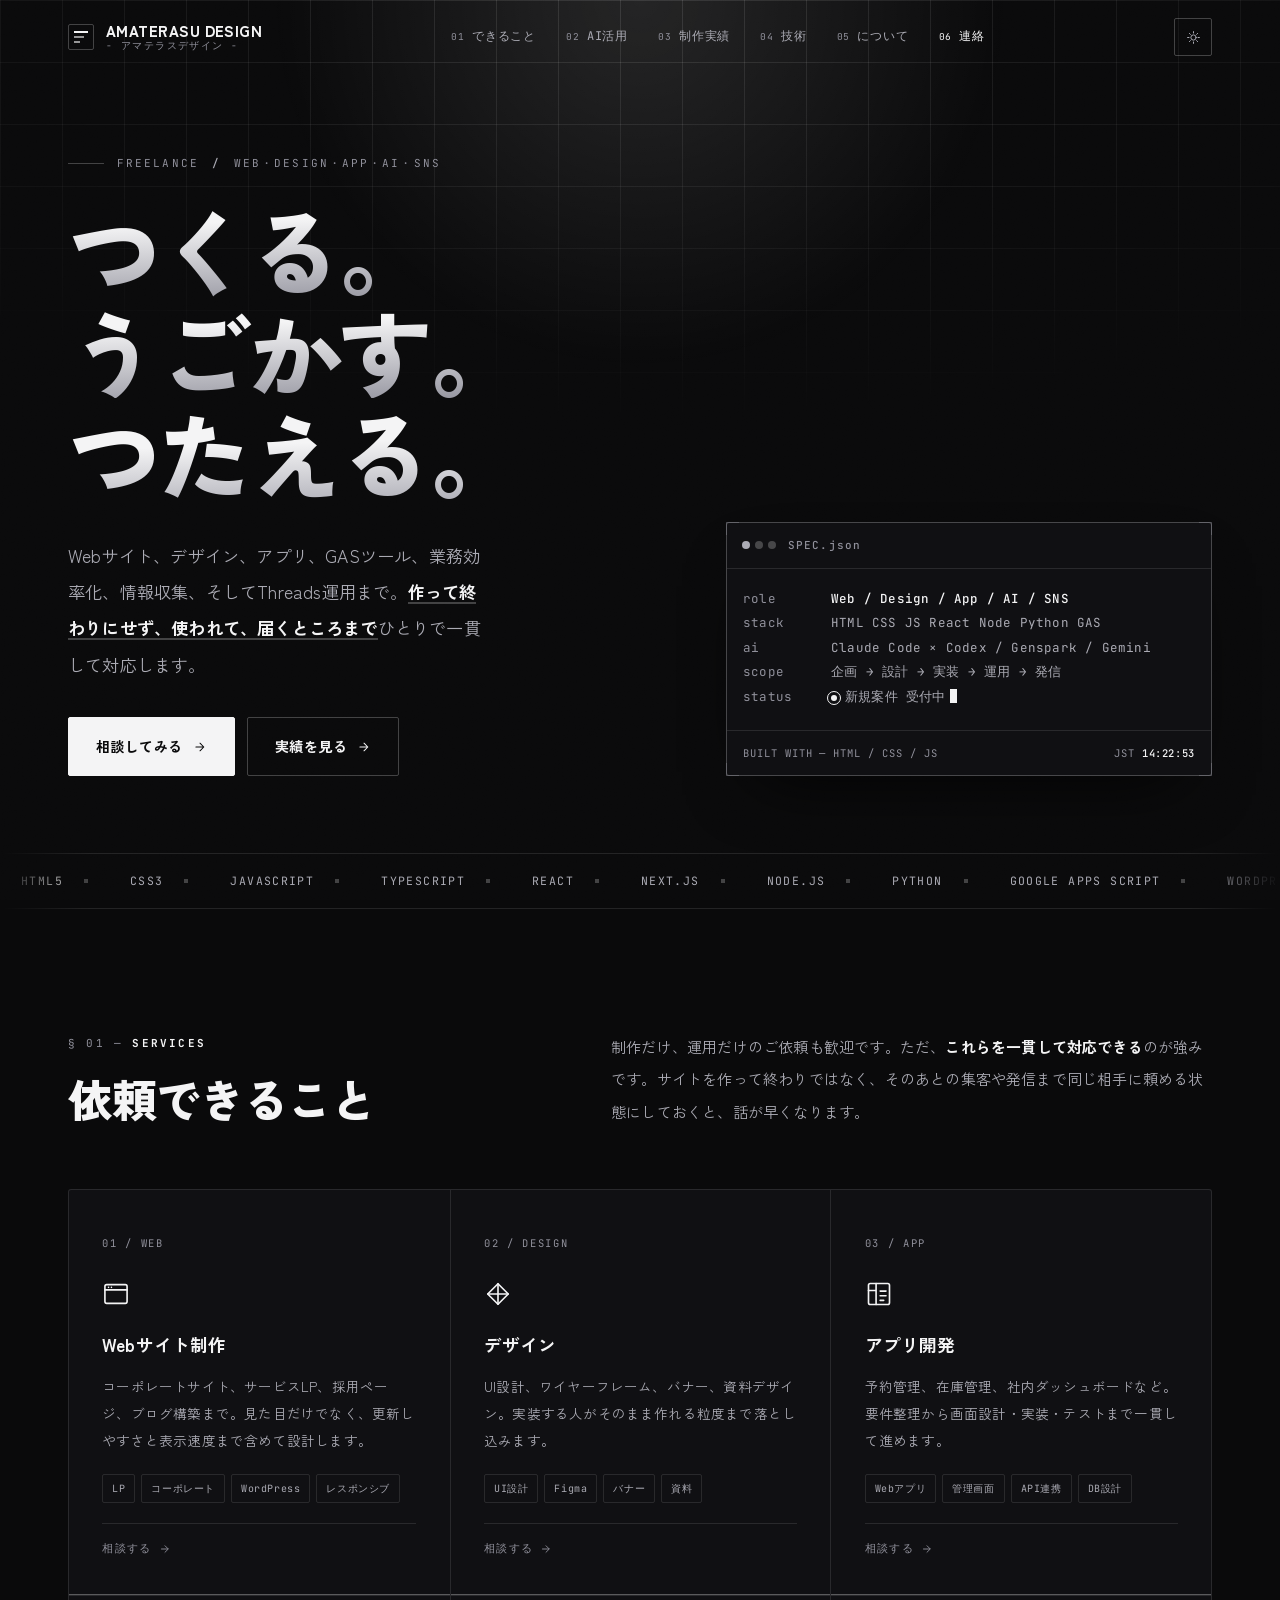
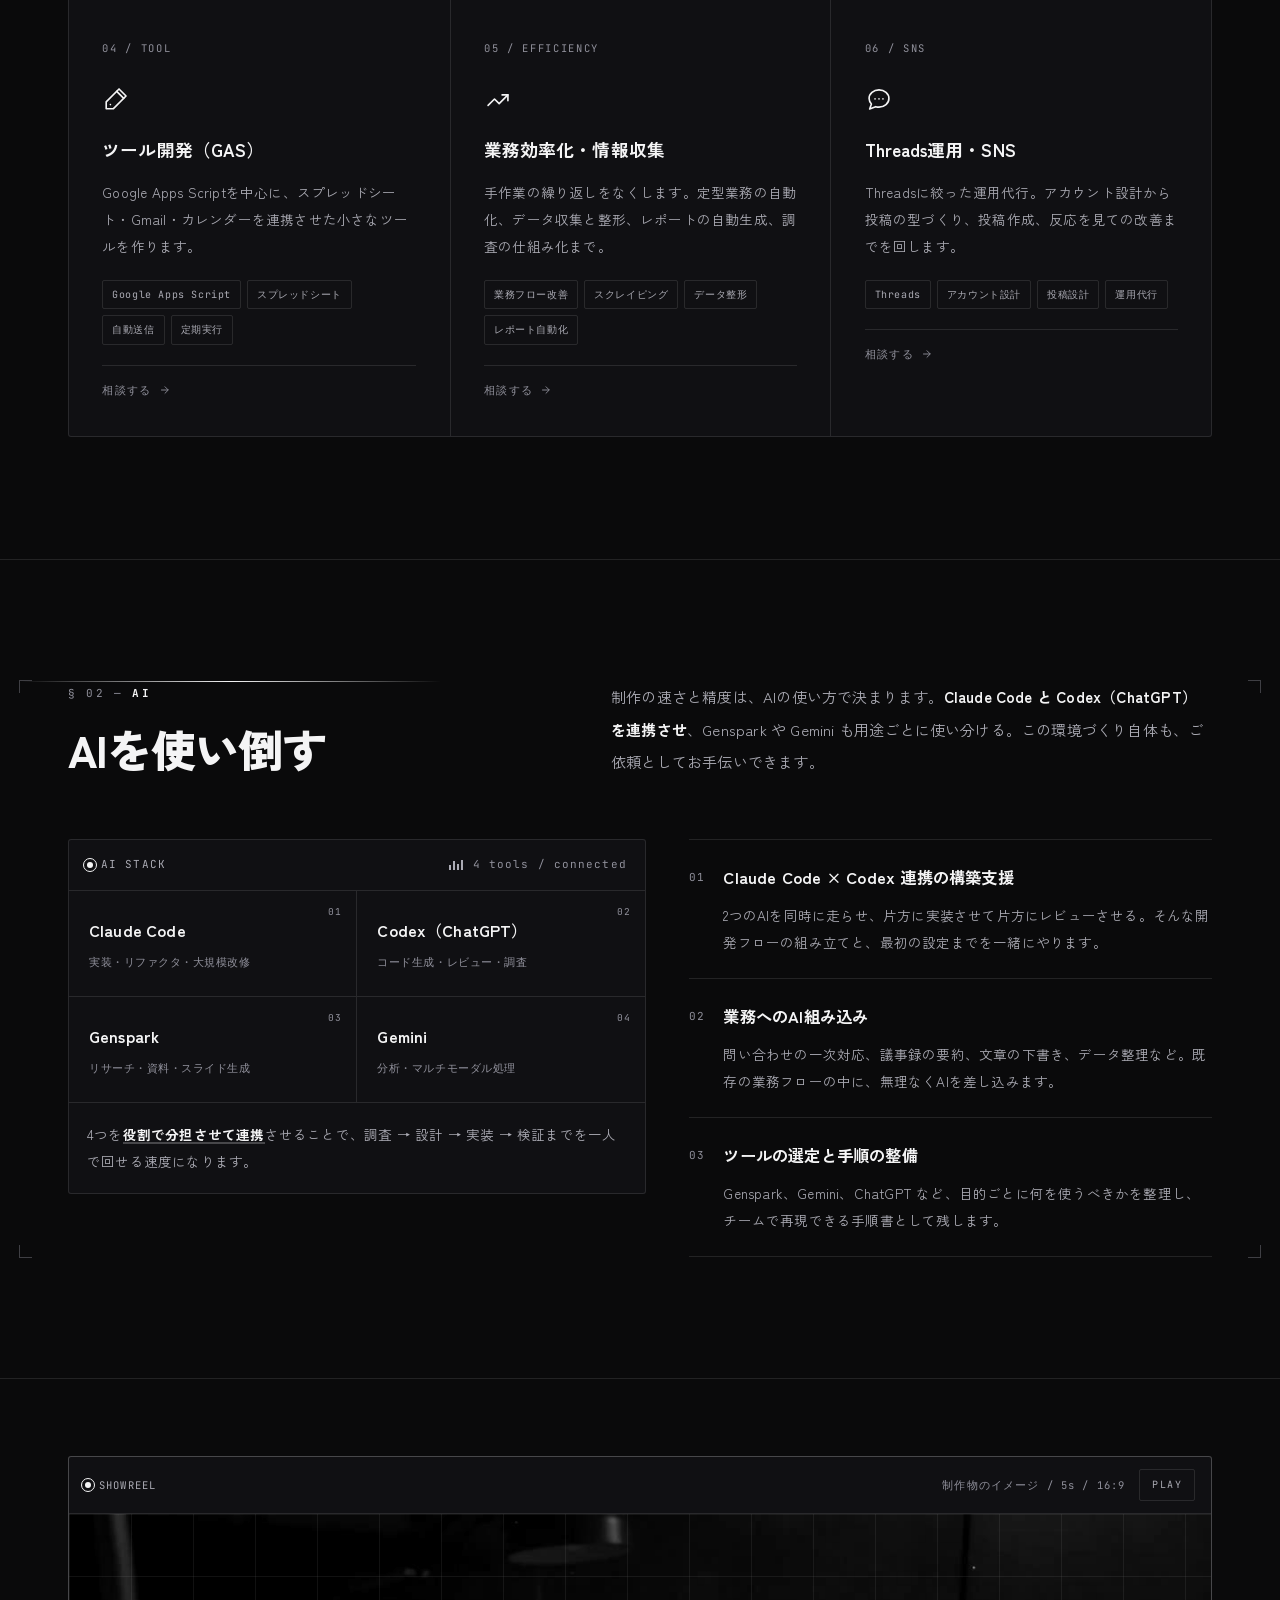
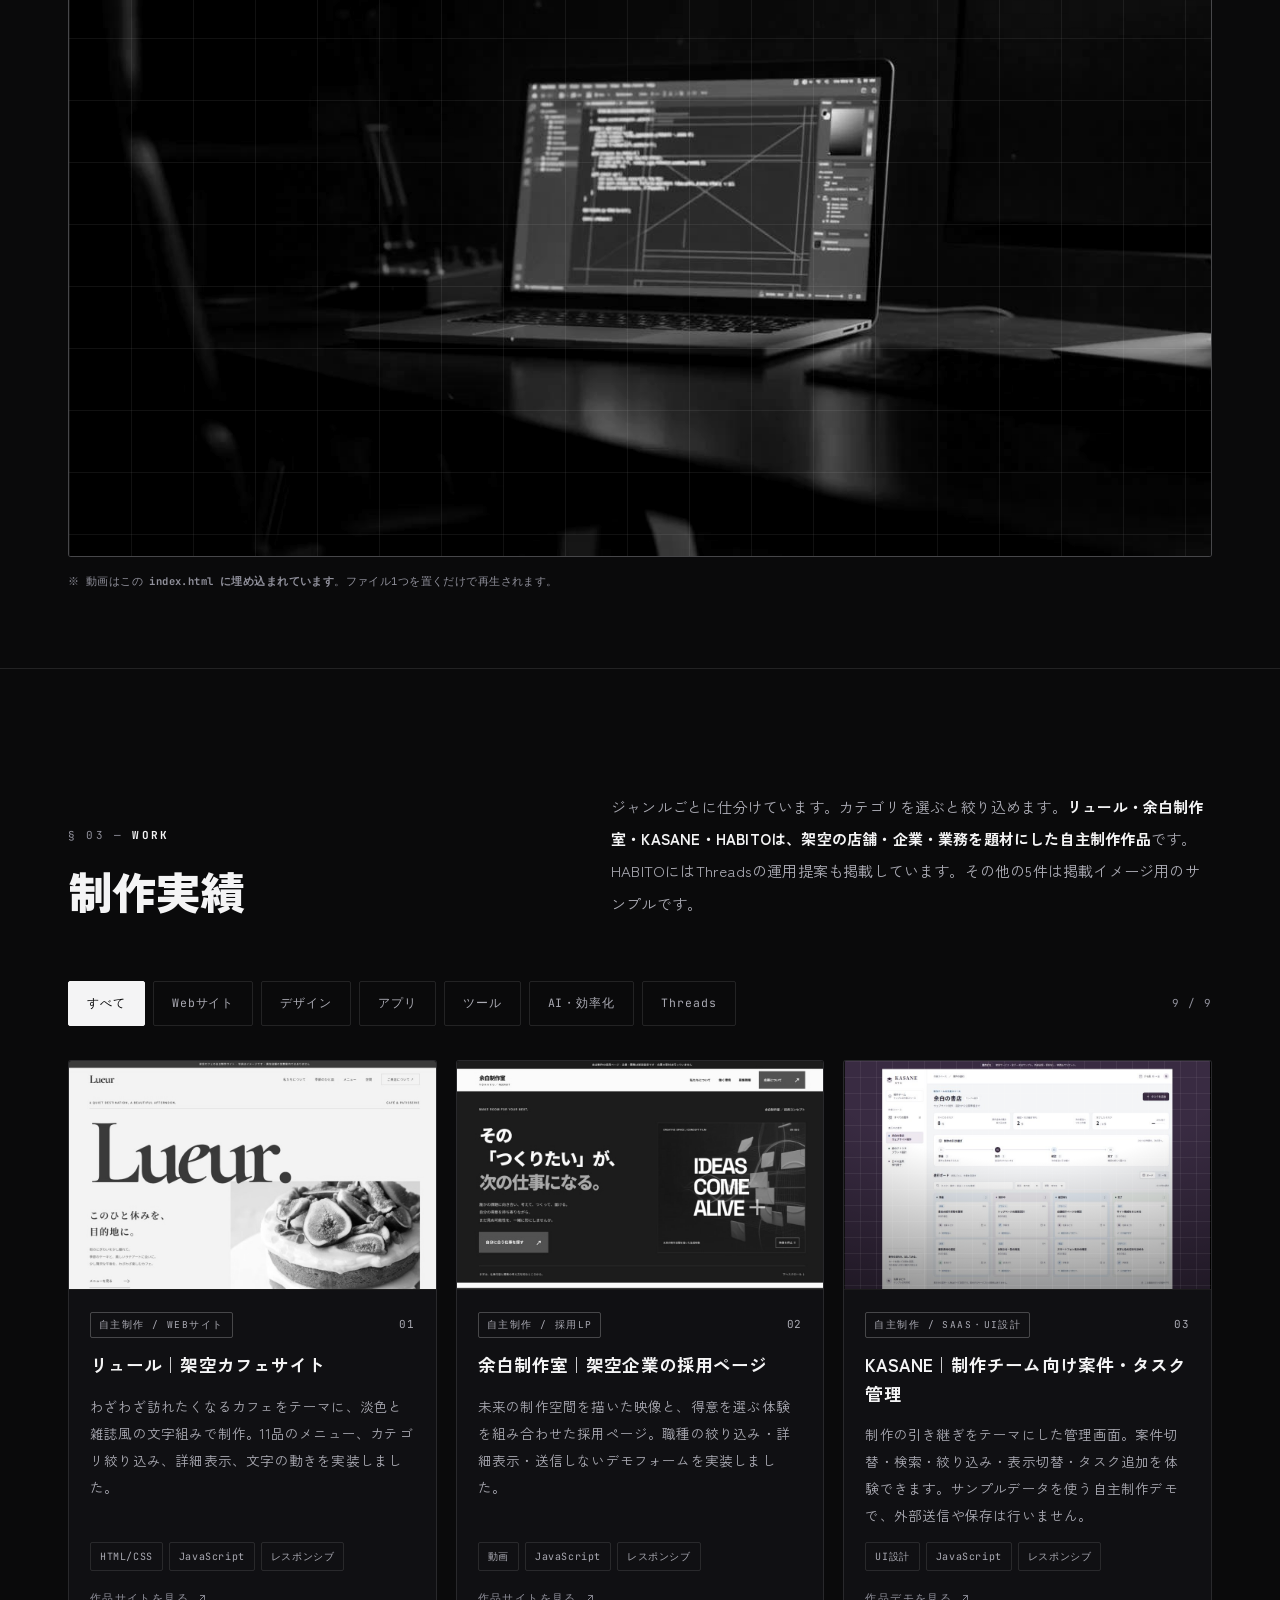
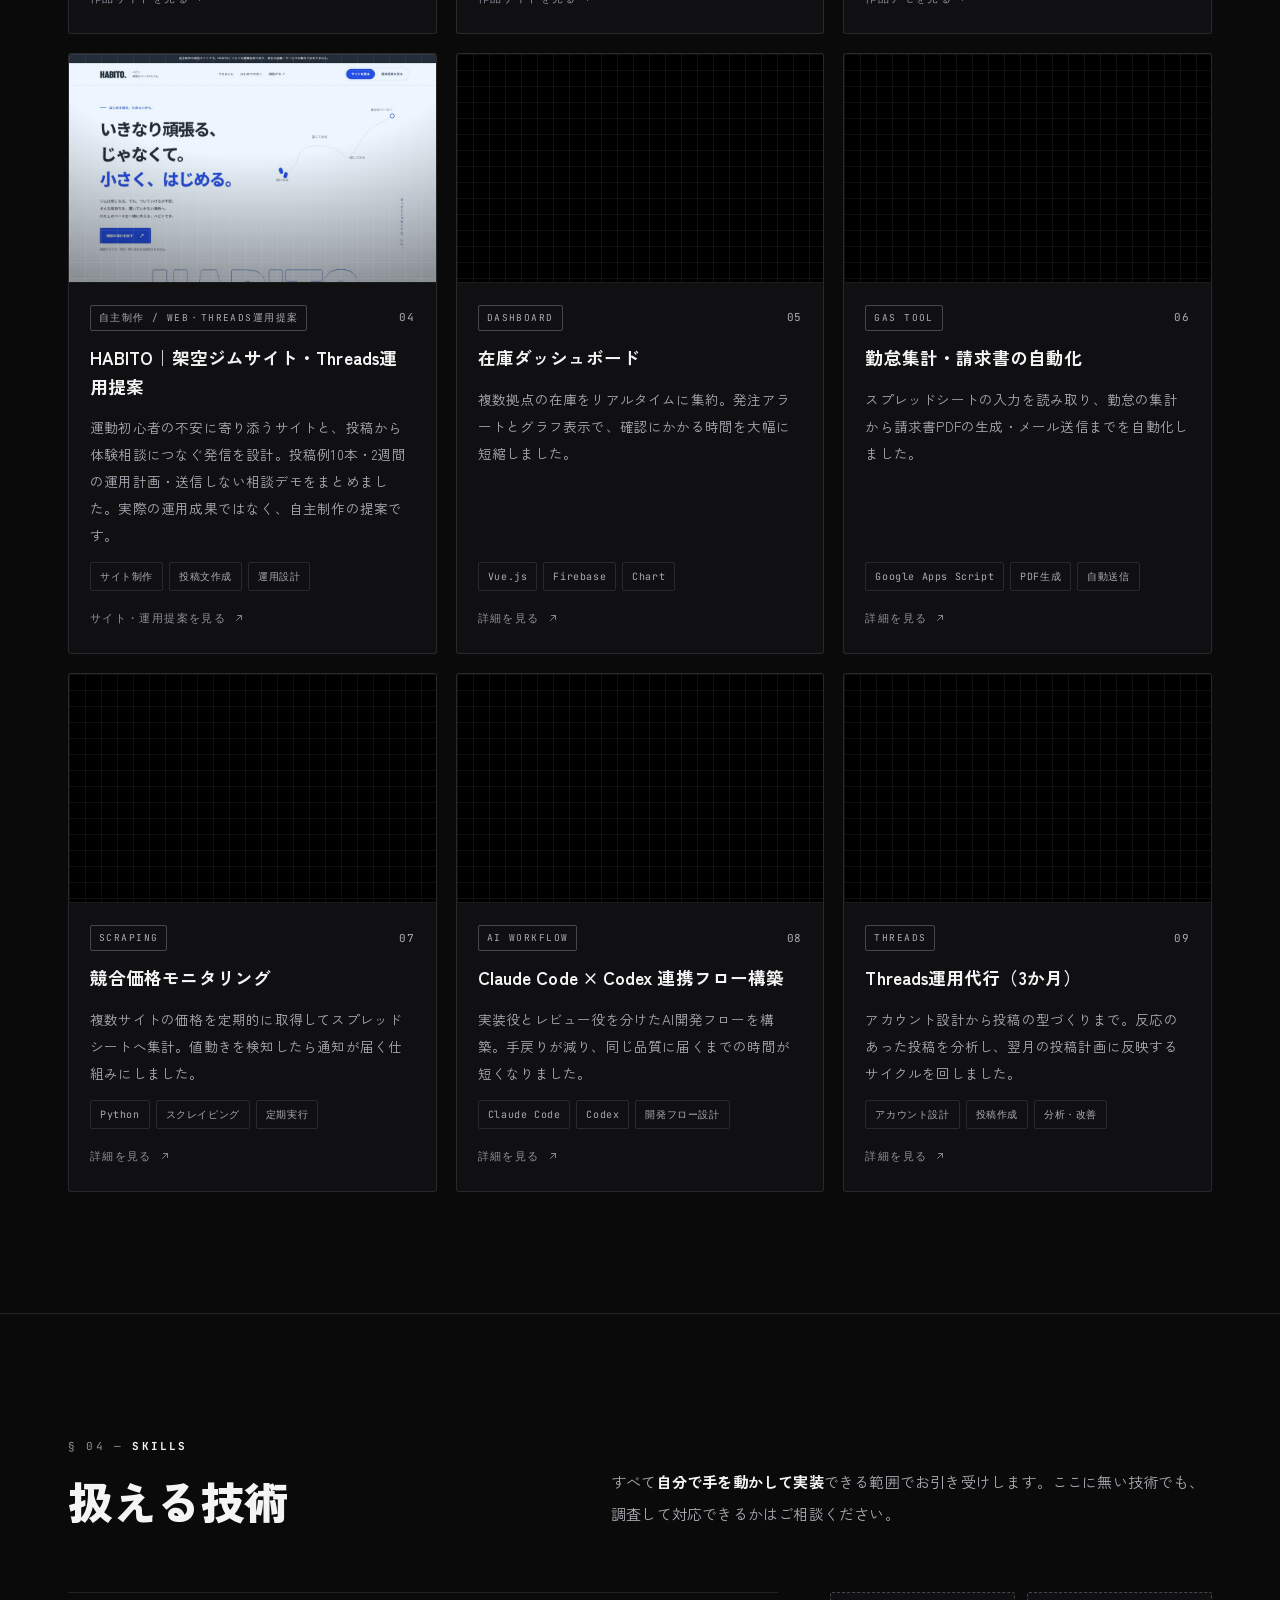
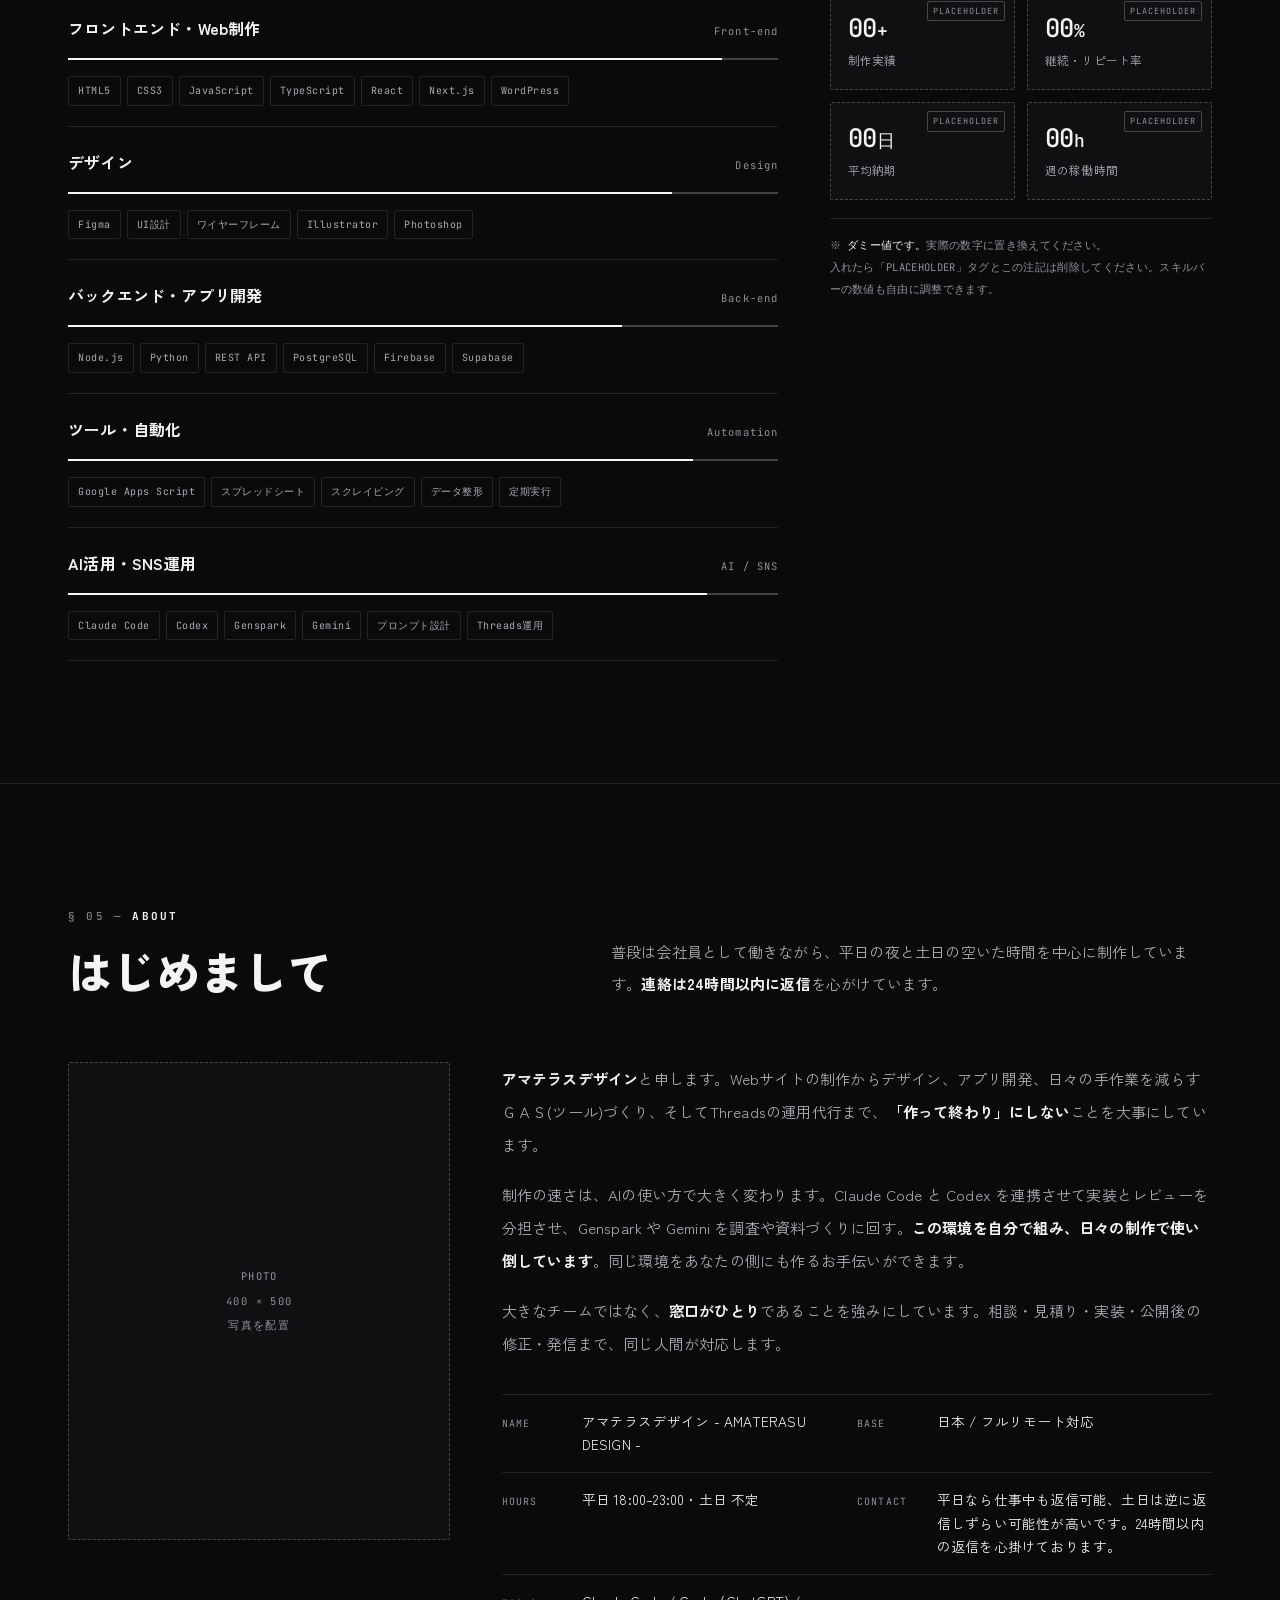
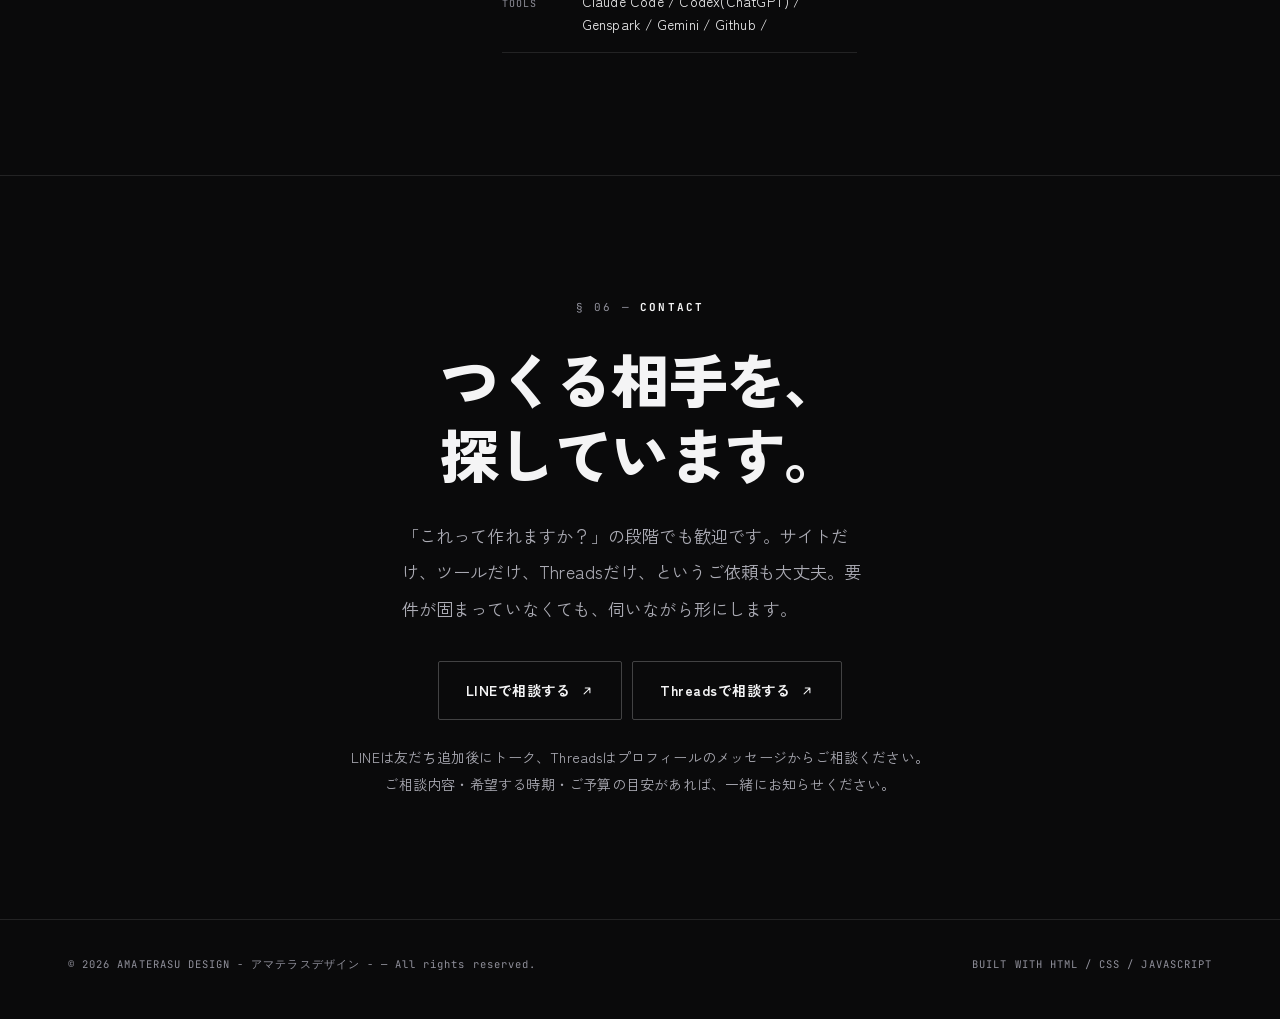
==== index.html @ 29485822 "Add files via upload" ====
<!DOCTYPE html>
<!--
  ============================================================================
  PORTFOLIO / ポートフォリオサイト  —  MONOCHROME EDITION
  ============================================================================
  黒ベース・モノトーン。色は一切使わず、白い光と反転で見せる設計です。
  ホバーで動く演出（反転・追従スポットライト・リフト）を各所に入れています。

  ▼ 公開前に書き換える箇所（"PLACEHOLDER" / "SAMPLE" コメント付き）
     1. YOUR NAME          → 名前・屋号
     2. your@email.com     → メールアドレス
     3. href="#"           → GitHub / X / CrowdWorks / Threads のURL
     4. 実績の数字タイル      → 実数（PLACEHOLDERタグと注記も削除）
     5. §03 制作実績9件       → 自分の案件に差し替え
     6. §05 ABOUT の紹介文    → 自分の経歴に差し替え
  ============================================================================
-->
<html lang="ja" data-theme="dark">
<head>
<meta charset="utf-8">
<meta name="viewport" content="width=device-width, initial-scale=1, viewport-fit=cover">
<title>AMATERASU DESIGN - アマテラスデザイン - — Web・デザイン・アプリ・AI・SNS運用 / Freelance Portfolio</title>
<meta name="description" content="Webサイト制作、デザイン、アプリ開発、GASツール、業務効率化、情報収集、Threads運用まで一貫対応。AI（Claude Code / Codex / Genspark / Gemini）を使いこなすフリーランスのポートフォリオ。">
<meta name="theme-color" content="#0A0A0B">
<meta property="og:type" content="website">
<meta property="og:title" content="YOUR NAME — Web・デザイン・アプリ・AI・SNS運用">
<meta property="og:description" content="つくる。うごかす。つたえる。制作から運用まで一貫対応するフリーランスのポートフォリオ。">
<link rel="preconnect" href="https://fonts.googleapis.com">
<link rel="preconnect" href="https://fonts.gstatic.com" crossorigin>
<link href="https://fonts.googleapis.com/css2?family=JetBrains+Mono:wght@400;500;700&family=Zen+Kaku+Gothic+New:wght@400;500;700;900&display=swap" rel="stylesheet">
<link rel="icon" href="data:image/svg+xml,%3Csvg xmlns='http://www.w3.org/2000/svg' viewBox='0 0 100 100'%3E%3Crect width='100' height='100' fill='%230A0A0B'/%3E%3Crect x='20' y='22' width='60' height='9' fill='%23FFFFFF'/%3E%3Crect x='20' y='46' width='60' height='9' fill='%237C7C86'/%3E%3Crect x='20' y='70' width='36' height='9' fill='%237C7C86'/%3E%3C/svg%3E">
<style>
/* ==========================================================================
   0. TOKENS — 彩度ゼロ。すべて輝度だけで設計
   ========================================================================== */
:root{
  color-scheme: dark;
  --bg:#0A0A0B;
  --bg-1:#101013;
  --bg-2:#151519;
  --bg-3:#1D1D22;
  --fg:#F4F4F5;
  --fg-2:#ABABB4;
  --fg-3:#90909B;
  --line:rgba(255,255,255,.105);
  --line-2:rgba(255,255,255,.23);
  --inv-bg:#F4F4F5;
  --inv-fg:#0A0A0B;
  --inv-fg-2:rgba(10,10,11,.66);
  --inv-line:rgba(10,10,11,.20);
  --glow:rgba(255,255,255,.11);
  --shadow:0 30px 70px -34px rgba(0,0,0,.95);
  --font-jp:'Zen Kaku Gothic New', -apple-system, BlinkMacSystemFont, 'Hiragino Kaku Gothic ProN', 'Yu Gothic', Meiryo, sans-serif;
  --font-mono:'JetBrains Mono', ui-monospace, SFMono-Regular, Menlo, monospace;
  --wrap:1240px;
  --pad:clamp(20px, 5vw, 48px);
  --r:3px;
  --ease:cubic-bezier(.22,.72,.2,1);
  --nav-h:74px;
}
html[data-theme="light"]{
  color-scheme: light;
  --bg:#F7F7F8;
  --bg-1:#EFEFF1;
  --bg-2:#FFFFFF;
  --bg-3:#E6E6EA;
  --fg:#0B0B0D;
  --fg-2:#4E4E58;
  --fg-3:#6A6A74;
  --line:rgba(0,0,0,.115);
  --line-2:rgba(0,0,0,.24);
  --inv-bg:#0B0B0D;
  --inv-fg:#F7F7F8;
  --inv-fg-2:rgba(247,247,248,.68);
  --inv-line:rgba(247,247,248,.22);
  --glow:rgba(0,0,0,.055);
  --shadow:0 30px 70px -36px rgba(0,0,0,.30);
}

/* ==========================================================================
   1. BASE
   ========================================================================== */
*,*::before,*::after{box-sizing:border-box}
html{-webkit-text-size-adjust:100%; scroll-behavior:smooth; scroll-padding-top:110px; overflow-x:clip}
body{
  margin:0; background:var(--bg); color:var(--fg);
  font-family:var(--font-jp); font-size:16.5px; line-height:1.95;
  letter-spacing:.012em; font-weight:400;
  -webkit-font-smoothing:antialiased; -moz-osx-font-smoothing:grayscale;
  overflow-x:clip; max-width:100%;
  transition:background-color .5s var(--ease), color .5s var(--ease);
}
h1,h2,h3,h4,p,figure,ul,ol,dl,dd{margin:0}
ul,ol{padding:0; list-style:none}
a{color:inherit; text-decoration:none}
img{max-width:100%; display:block}
button{font:inherit; color:inherit; background:none; border:0; cursor:pointer}
::selection{background:var(--fg); color:var(--bg)}
:focus-visible{outline:2px solid var(--fg); outline-offset:3px; border-radius:2px}
.wrap{width:100%; max-width:var(--wrap); margin-inline:auto; padding-inline:var(--pad); position:relative; z-index:4}
.mono{font-family:var(--font-mono)}
.skip{position:fixed; top:-100px; left:16px; z-index:300; background:var(--fg); color:var(--bg); padding:10px 18px; font-family:var(--font-mono); font-size:12px; transition:top .2s}
.skip:focus{top:16px}

/* --- 背景レイヤー（方眼 / 光 / 粒子） --------------------------------- */
.grid-bg{
  position:fixed; inset:0; z-index:0; pointer-events:none;
  background-image:
    linear-gradient(to right, var(--line) 1px, transparent 1px),
    linear-gradient(to bottom, var(--line) 1px, transparent 1px);
  background-size:62px 62px;
  -webkit-mask-image:radial-gradient(ellipse 105% 62% at 50% 0%, #000 5%, transparent 78%);
  mask-image:radial-gradient(ellipse 105% 62% at 50% 0%, #000 5%, transparent 78%);
}
.spot{
  position:fixed; inset:0; z-index:1; pointer-events:none;
  background:radial-gradient(560px circle at var(--mx,50%) var(--my,0%), var(--glow), transparent 66%);
}
.grain{
  position:fixed; inset:0; z-index:2; pointer-events:none; opacity:.05;
  mix-blend-mode:overlay;
  background-image:url("data:image/svg+xml,%3Csvg xmlns='http://www.w3.org/2000/svg' width='180' height='180'%3E%3Cfilter id='n'%3E%3CfeTurbulence type='fractalNoise' baseFrequency='.85' numOctaves='3' stitchTiles='stitch'/%3E%3CfeColorMatrix type='saturate' values='0'/%3E%3C/filter%3E%3Crect width='180' height='180' filter='url(%23n)'/%3E%3C/svg%3E");
}

/* --- スクロール進捗バー ------------------------------------------------ */
.progress{position:fixed; top:0; left:0; height:2px; width:0; background:var(--fg); z-index:70; transition:width .1s linear}

/* ==========================================================================
   2. HEADER
   ========================================================================== */
.site-header{
  position:fixed; inset:0 0 auto; z-index:60;
  border-bottom:1px solid transparent;
  transition:background-color .4s var(--ease), border-color .4s var(--ease), backdrop-filter .4s;
}
.site-header.is-stuck{
  background:color-mix(in srgb, var(--bg) 78%, transparent);
  -webkit-backdrop-filter:saturate(140%) blur(16px);
  backdrop-filter:saturate(140%) blur(16px);
  border-bottom-color:var(--line);
}
.hdr-in{display:flex; align-items:center; justify-content:space-between; gap:24px; height:var(--nav-h)}
.brand{display:flex; align-items:center; gap:12px}
.brand .mark{
  width:26px; height:26px; flex:none; display:grid; gap:3px; align-content:center;
  padding:5px; border:1px solid var(--line-2); border-radius:2px;
  transition:background-color .35s var(--ease), border-color .35s;
}
.brand .mark i{display:block; height:2px; background:var(--fg); transition:background-color .35s var(--ease)}
.brand .mark i:nth-child(2){width:72%; opacity:.6}
.brand .mark i:nth-child(3){width:44%; opacity:.6}
.brand:hover .mark{background:var(--fg); border-color:var(--fg)}
.brand:hover .mark i{background:var(--bg); opacity:1}
.brand .bt{display:flex; flex-direction:column; line-height:1.15}
.brand .bt b{font-size:15px; font-weight:900; letter-spacing:.03em}
.brand .bt small{font-family:var(--font-mono); font-size:9.5px; font-weight:400; letter-spacing:.15em; color:var(--fg-3); text-transform:uppercase; margin-top:2px}

.nav{display:flex; align-items:center; gap:2px}
.nav a{
  position:relative; font-family:var(--font-mono); font-size:12px; letter-spacing:.07em;
  padding:10px 14px; color:var(--fg-2); display:inline-flex; align-items:center; gap:7px;
  transition:color .25s;
}
.nav a i{font-style:normal; font-size:9.5px; color:var(--fg-3); transition:color .25s}
.nav a::after{
  content:""; position:absolute; left:14px; right:14px; bottom:6px; height:1px; background:var(--fg);
  transform:scaleX(0); transform-origin:left; transition:transform .4s var(--ease);
}
.nav a:hover{color:var(--fg)}
.nav a:hover::after{transform:none}
.nav a.is-active{color:var(--fg)}
.nav a.is-active i{color:var(--fg)}

.hdr-tools{display:flex; align-items:center; gap:9px}
.tgl{
  width:38px; height:38px; border:1px solid var(--line-2); border-radius:2px;
  display:grid; place-items:center; color:var(--fg-2);
  transition:background-color .3s var(--ease), color .3s, border-color .3s;
}
.tgl:hover{background:var(--fg); color:var(--bg); border-color:var(--fg)}
.tgl svg{width:15px; height:15px; fill:none; stroke:currentColor; stroke-width:1.6; stroke-linecap:round; stroke-linejoin:round}
html[data-theme="dark"] .tgl .i-moon{display:none}
html[data-theme="light"] .tgl .i-sun{display:none}
.burger{display:none; width:38px; height:38px; border:1px solid var(--line-2); border-radius:2px; place-items:center}
.burger span{display:block; width:16px; height:1.5px; background:var(--fg); position:relative; transition:background-color .3s}
.burger span::before,.burger span::after{content:""; position:absolute; left:0; width:16px; height:1.5px; background:var(--fg); transition:transform .35s var(--ease)}
.burger span::before{top:-5px}
.burger span::after{top:5px}
body.nav-open .burger span{background:transparent}
body.nav-open .burger span::before{transform:translateY(5px) rotate(45deg)}
body.nav-open .burger span::after{transform:translateY(-5px) rotate(-45deg)}

.drawer{
  position:fixed; inset:0; z-index:55; background:var(--bg);
  padding:calc(var(--nav-h) + 34px) var(--pad) 40px;
  display:flex; flex-direction:column; justify-content:space-between;
  opacity:0; visibility:hidden; transform:translateY(-10px);
  transition:opacity .35s var(--ease), transform .35s var(--ease), visibility .35s;
}
body.nav-open .drawer{opacity:1; visibility:visible; transform:none}
.drawer nav{display:flex; flex-direction:column; border-top:1px solid var(--line)}
.drawer nav a{display:flex; align-items:baseline; gap:16px; padding:19px 2px; border-bottom:1px solid var(--line); font-size:25px; font-weight:900; letter-spacing:-.01em}
.drawer nav a i{font-family:var(--font-mono); font-size:10.5px; font-weight:400; color:var(--fg-3); font-style:normal}
.drawer .d-foot{font-family:var(--font-mono); font-size:11px; letter-spacing:.08em; color:var(--fg-3); display:flex; gap:18px; flex-wrap:wrap}

/* ==========================================================================
   3. HERO
   ========================================================================== */
.hero{position:relative; padding:clamp(132px,17vh,186px) 0 clamp(52px,6vw,80px)}
.hero-grid{display:grid; grid-template-columns:minmax(0,1.1fr) minmax(0,.9fr); gap:clamp(32px,5vw,76px); align-items:end}
.eyebrow{
  font-family:var(--font-mono); font-size:11px; letter-spacing:.19em; text-transform:uppercase;
  color:var(--fg-3); display:flex; align-items:center; gap:13px; margin-bottom:28px;
}
.eyebrow::before{content:""; width:36px; height:1px; background:var(--line-2); flex:none}
.eyebrow b{color:var(--fg-2); font-weight:500}

.hero h1{
  font-weight:900; font-size:clamp(2.7rem, 8.4vw, 5.8rem);
  line-height:1.02; letter-spacing:-.028em; margin-bottom:32px;
}
.hero h1 .ln{display:block; overflow:hidden; padding-bottom:.07em}
.hero h1 .ln > span{
  display:block; transform:translateY(106%);
  transition:transform 1.05s var(--ease);
  background-image:linear-gradient(178deg, var(--fg) 22%, var(--fg-3));
  -webkit-background-clip:text; background-clip:text;
  color:transparent; -webkit-text-fill-color:transparent;
}
.hero h1 .ln:nth-child(2) > span{transition-delay:.1s}
.hero h1 .ln:nth-child(3) > span{transition-delay:.2s}
html.is-ready .hero h1 .ln > span{transform:none}
.hero h1 .ln:last-child > span{background-image:linear-gradient(178deg, var(--fg) 40%, var(--fg-2))}

.lede{font-size:clamp(1rem,1.35vw,1.08rem); line-height:2.1; color:var(--fg-2); max-width:47ch; margin-bottom:34px}
.lede strong{font-weight:700; color:var(--fg); box-shadow:inset 0 -2px 0 var(--line-2)}

.cta-row{display:flex; flex-wrap:wrap; gap:12px; align-items:center}
.btn{
  position:relative; overflow:hidden; display:inline-flex; align-items:center; gap:10px;
  padding:15px 27px; border:1px solid var(--line-2); border-radius:2px;
  font-size:14px; font-weight:700; letter-spacing:.035em;
  transition:color .35s var(--ease), border-color .35s var(--ease);
}
.btn span,.btn svg{position:relative; z-index:1}
.btn svg{width:14px; height:14px; fill:none; stroke:currentColor; stroke-width:1.8; stroke-linecap:round; stroke-linejoin:round; transition:transform .35s var(--ease)}
.btn::before{content:""; position:absolute; inset:0; background:var(--fg); transform:translateY(101%); transition:transform .42s var(--ease)}
.btn:hover{color:var(--bg); border-color:var(--fg)}
.btn:hover::before{transform:none}
.btn:hover svg{transform:translateX(4px)}
.btn--fill{background:var(--fg); color:var(--bg); border-color:var(--fg)}
.btn--fill::before{background:var(--bg)}
.btn--fill:hover{color:var(--fg); border-color:var(--fg)}

/* --- SPEC パネル ------------------------------------------------------- */
.spec{
  border:1px solid var(--line-2); border-radius:var(--r); background:var(--bg-1);
  box-shadow:var(--shadow);
  opacity:0; transform:translateY(22px);
  transition:opacity .85s var(--ease) .35s, transform .85s var(--ease) .35s, border-color .4s;
}
.spec:hover{border-color:var(--fg-3)}
html.is-ready .spec{opacity:1; transform:none}
.spec-bar{display:flex; align-items:center; gap:9px; padding:12px 15px; border-bottom:1px solid var(--line)}
.spec-bar .dots{display:flex; gap:5px}
.spec-bar .dots i{width:8px; height:8px; border-radius:50%; background:var(--line-2); display:block}
.spec-bar .dots i:first-child{background:var(--fg-2)}
.spec-bar b{font-family:var(--font-mono); font-size:11px; font-weight:500; letter-spacing:.1em; color:var(--fg-3); margin-left:3px}
.spec-body{padding:18px 16px 20px}
.spec-line{
  display:grid; grid-template-columns:76px 1fr; gap:12px;
  font-family:var(--font-mono); font-size:12.5px; line-height:1.95;
  opacity:0; transform:translateX(-8px);
  transition:opacity .55s var(--ease), transform .55s var(--ease);
}
html.is-ready .spec-line{opacity:1; transform:none}
html.is-ready .spec-line:nth-child(1){transition-delay:.55s}
html.is-ready .spec-line:nth-child(2){transition-delay:.65s}
html.is-ready .spec-line:nth-child(3){transition-delay:.75s}
html.is-ready .spec-line:nth-child(4){transition-delay:.85s}
html.is-ready .spec-line:nth-child(5){transition-delay:.95s}
.spec-line dt{color:var(--fg-3)}
.spec-line dd{color:var(--fg-2)}
.spec-line dd .k{color:var(--fg); font-weight:500}
.caret{display:inline-block; width:7px; height:14px; background:var(--fg); vertical-align:-2px; margin-left:4px; animation:blink 1.1s steps(2,start) infinite}
@keyframes blink{to{visibility:hidden}}
.spec-foot{
  display:flex; justify-content:space-between; align-items:center; gap:12px;
  padding:12px 16px; border-top:1px solid var(--line);
  font-family:var(--font-mono); font-size:10.5px; letter-spacing:.09em; color:var(--fg-3);
}
.live{display:inline-flex; align-items:center; gap:8px; color:var(--fg-2)}
.live i{width:6px; height:6px; border-radius:50%; background:var(--fg); position:relative; display:block}
.live i::after{content:""; position:absolute; inset:-4px; border-radius:50%; border:1px solid var(--fg); animation:ping 2s var(--ease) infinite}
@keyframes ping{0%{transform:scale(.5); opacity:.85}100%{transform:scale(1.6); opacity:0}}

/* ==========================================================================
   4. MARQUEE
   ========================================================================== */
.marquee{
  position:relative; z-index:4; overflow:hidden; padding:16px 0;
  border-top:1px solid var(--line); border-bottom:1px solid var(--line);
  -webkit-mask-image:linear-gradient(to right, transparent, #000 7%, #000 93%, transparent);
  mask-image:linear-gradient(to right, transparent, #000 7%, #000 93%, transparent);
}
.mq-track{display:flex; width:max-content; animation:mq 52s linear infinite}
.marquee:hover .mq-track{animation-play-state:paused}
@keyframes mq{to{transform:translateX(-50%)}}
.mq-track ul{display:flex; align-items:center}
.mq-track li{
  font-family:var(--font-mono); font-size:11.5px; letter-spacing:.12em; text-transform:uppercase;
  color:var(--fg-2); padding:0 21px; display:flex; align-items:center; gap:21px; white-space:nowrap;
  transition:color .3s;
}
.mq-track li::after{content:""; width:4px; height:4px; background:var(--line-2); flex:none}
.mq-track li.hot{color:var(--fg)}

/* ==========================================================================
   5. SECTION 共通
   ========================================================================== */
.sec{position:relative; z-index:4; padding:clamp(76px,9.5vw,132px) 0}
.sec + .sec{border-top:1px solid var(--line)}
.sec-head{display:grid; grid-template-columns:minmax(0,.9fr) minmax(0,1.1fr); gap:clamp(18px,4vw,64px); align-items:end; margin-bottom:clamp(38px,4.8vw,64px)}
.sec-idx{display:block; font-family:var(--font-mono); font-size:11px; letter-spacing:.2em; text-transform:uppercase; color:var(--fg-3); margin-bottom:15px}
.sec-idx b{color:var(--fg); font-weight:700}
.sec-head h2{font-size:clamp(1.75rem,4.1vw,2.8rem); font-weight:900; line-height:1.3; letter-spacing:-.025em}
.sec-head > p{font-size:15px; line-height:2.15; color:var(--fg-2)}
.sec-head > p b{color:var(--fg); font-weight:700}
[data-reveal]{opacity:0; transform:translateY(22px); transition:opacity .9s var(--ease), transform .9s var(--ease)}
[data-reveal].is-in{opacity:1; transform:none}
/* 実績欄はスクロール監視やスクリプトの実行に依存せず表示する */
#work [data-reveal]{opacity:1;transform:none}

/* ==========================================================================
   6. SERVICES — ホバーで白く反転（このサイトの主役）
   ========================================================================== */
.svc-grid{display:grid; grid-template-columns:repeat(3,minmax(0,1fr)); border:1px solid var(--line); border-radius:var(--r); overflow:hidden; background:var(--bg-1)}
.svc{
  position:relative; overflow:hidden; padding:clamp(26px,2.6vw,38px);
  border-left:1px solid var(--line); border-top:1px solid var(--line);
  transition:color .45s var(--ease);
}
.svc:nth-child(-n+3){border-top:0}
.svc:nth-child(3n+1){border-left:0}
.svc::before{
  content:""; position:absolute; inset:0; background:var(--inv-bg); z-index:0;
  transform:translateY(100%); transition:transform .58s var(--ease);
}
.svc:hover::before{transform:none}
.svc > *{position:relative; z-index:1}
.svc:hover{color:var(--inv-fg)}
.svc:hover .svc-n,.svc:hover p{color:var(--inv-fg-2)}
.svc:hover .svc-ico svg{stroke:var(--inv-fg)}
.svc:hover .chips li{border-color:var(--inv-line); color:var(--inv-fg-2)}
.svc:hover .svc-more{border-color:var(--inv-line); color:var(--inv-fg)}
.svc-n{font-family:var(--font-mono); font-size:10.5px; letter-spacing:.16em; color:var(--fg-3); transition:color .45s}
.svc-ico{margin:24px 0 20px; width:28px; height:28px}
.svc-ico svg{width:100%; height:100%; fill:none; stroke:var(--fg); stroke-width:1.4; stroke-linecap:round; stroke-linejoin:round; transition:stroke .45s, transform .5s var(--ease); transform-origin:center}
.svc:hover .svc-ico svg{transform:scale(1.12)}
.svc h3{font-size:1.1rem; font-weight:700; letter-spacing:.005em; margin-bottom:11px}
.svc p{font-size:13.5px; line-height:2; color:var(--fg-2); transition:color .45s}
.chips{display:flex; flex-wrap:wrap; gap:6px; margin-top:20px}
.chips li{
  font-family:var(--font-mono); font-size:10px; letter-spacing:.06em;
  padding:4px 9px; border:1px solid var(--line); color:var(--fg-2); border-radius:2px;
  transition:border-color .45s, color .45s;
}
.svc-more{
  display:inline-flex; align-items:center; gap:7px; margin-top:20px; padding-top:14px;
  border-top:1px solid var(--line); width:100%;
  font-family:var(--font-mono); font-size:10.5px; letter-spacing:.13em; color:var(--fg-3);
  transition:border-color .45s, color .45s;
}
.svc-more svg{width:12px; height:12px; fill:none; stroke:currentColor; stroke-width:1.8; stroke-linecap:round; stroke-linejoin:round; transition:transform .4s var(--ease)}
.svc:hover .svc-more svg{transform:translateX(4px)}

/* ==========================================================================
   7. AI STACK
   ========================================================================== */
.ai-grid{display:grid; grid-template-columns:minmax(0,1.05fr) minmax(0,.95fr); gap:clamp(24px,3.4vw,52px); align-items:start}
.ai-panel{border:1px solid var(--line); border-radius:var(--r); background:var(--bg-1); overflow:hidden}
.ai-panel-head{
  display:flex; align-items:center; justify-content:space-between; gap:12px;
  padding:14px 18px; border-bottom:1px solid var(--line);
  font-family:var(--font-mono); font-size:11px; letter-spacing:.1em; color:var(--fg-3);
}
.ai-nodes{display:grid; grid-template-columns:repeat(2,minmax(0,1fr)); gap:1px; background:var(--line)}
.ai-node{
  position:relative; overflow:hidden; background:var(--bg-1); padding:24px 20px;
  transition:color .4s var(--ease);
}
.ai-node::before{content:""; position:absolute; inset:0; background:var(--inv-bg); transform:translateY(101%); transition:transform .5s var(--ease); z-index:0}
.ai-node:hover::before{transform:none}
.ai-node:hover{color:var(--inv-fg)}
.ai-node:hover span{color:var(--inv-fg-2)}
.ai-node > *{position:relative; z-index:1}
.ai-node b{display:block; font-size:1rem; font-weight:700; letter-spacing:.01em; margin-bottom:7px}
.ai-node span{display:block; font-family:var(--font-mono); font-size:10.5px; letter-spacing:.05em; line-height:1.8; color:var(--fg-3); transition:color .4s}
.ai-node .n{
  position:absolute; top:12px; right:14px; z-index:1;
  font-family:var(--font-mono); font-size:9.5px; color:var(--fg-3); letter-spacing:.1em;
}
.ai-node:hover .n{color:var(--inv-fg-2)}
.ai-panel-foot{
  padding:18px; border-top:1px solid var(--line);
  font-size:13.5px; line-height:2; color:var(--fg-2);
}
.ai-panel-foot .hl{color:var(--fg); font-weight:700; box-shadow:inset 0 -2px 0 var(--line-2)}
.ai-list{display:flex; flex-direction:column; border-top:1px solid var(--line)}
.ai-item{display:grid; grid-template-columns:auto 1fr; gap:18px; padding:22px 0; border-bottom:1px solid var(--line)}
.ai-item .num{font-family:var(--font-mono); font-size:11px; color:var(--fg-3); letter-spacing:.1em; padding-top:5px}
.ai-item h3{font-size:1.02rem; font-weight:700; margin-bottom:8px}
.ai-item p{font-size:13.5px; line-height:2; color:var(--fg-2)}

/* ==========================================================================
   8. WORK
   ========================================================================== */
.filters{display:flex; flex-wrap:wrap; align-items:center; gap:8px; margin-bottom:34px}
.filters button{
  position:relative; overflow:hidden;
  font-family:var(--font-mono); font-size:11.5px; letter-spacing:.08em;
  padding:10px 18px; border:1px solid var(--line); border-radius:2px; color:var(--fg-2);
  transition:color .3s var(--ease), border-color .3s;
}
.filters button::before{content:""; position:absolute; inset:0; background:var(--fg); transform:translateY(101%); transition:transform .4s var(--ease)}
.filters button span{position:relative; z-index:1}
.filters button:hover{color:var(--bg); border-color:var(--fg)}
.filters button:hover::before{transform:none}
.filters button[aria-pressed="true"]{background:var(--fg); border-color:var(--fg); color:var(--bg)}
.filters button[aria-pressed="true"]::before{display:none}
.filters .count{margin-left:auto; font-family:var(--font-mono); font-size:11px; letter-spacing:.1em; color:var(--fg-3)}

.work-grid{display:grid; grid-template-columns:repeat(3,minmax(0,1fr)); gap:clamp(14px,1.5vw,20px)}
.card{
  position:relative; overflow:hidden; display:flex; flex-direction:column;
  border:1px solid var(--line); border-radius:var(--r); background:var(--bg-1);
  transition:transform .5s var(--ease), box-shadow .5s var(--ease), border-color .4s;
}
.card::after{
  content:""; position:absolute; inset:0; z-index:3; pointer-events:none; opacity:0;
  background:radial-gradient(340px circle at var(--cx,50%) var(--cy,50%), var(--glow), transparent 68%);
  transition:opacity .45s var(--ease);
}
.card:hover{transform:translateY(-7px); border-color:var(--line-2); box-shadow:var(--shadow)}
.card:hover::after{opacity:1}
.card.is-out{display:none}
.card.enter{animation:cardIn .55s var(--ease) both}
@keyframes cardIn{from{opacity:0; transform:translateY(18px) scale(.985)} to{opacity:1; transform:none}}

.thumb{position:relative; aspect-ratio:16/10; overflow:hidden; background:#000; border-bottom:1px solid var(--line)}
.thumb-v{
  display:block; width:100%; height:100%; object-fit:cover;
  filter:grayscale(1) contrast(1.1) brightness(.9);
  transition:filter .55s var(--ease), transform .8s var(--ease);
}
.card:hover .thumb-v{filter:grayscale(1) contrast(1.14) brightness(1.08)}
.thumb.is-b .thumb-v{transform:scale(-1.16, 1.16); filter:grayscale(1) contrast(1.2) brightness(.82)}
.card:hover .thumb.is-b .thumb-v{filter:grayscale(1) contrast(1.2) brightness(1.02)}
.thumb::before{
  content:""; position:absolute; inset:0; z-index:1; pointer-events:none;
  background:radial-gradient(130% 105% at 50% 0%, transparent 42%, rgba(0,0,0,.42));
}
.thumb::after{
  content:""; position:absolute; inset:0; z-index:2; pointer-events:none;
  background-image:linear-gradient(to right, var(--line) 1px, transparent 1px), linear-gradient(to bottom, var(--line) 1px, transparent 1px);
  background-size:16px 16px; opacity:.55; mix-blend-mode:screen;
}
.thumb i{display:block; background:var(--bg-3); border-radius:1px; transition:background-color .45s var(--ease)}
.card:hover .thumb{background:var(--bg-1)}
.card:hover .thumb i{background:var(--line-2)}
.card:hover .thumb i.acc{background:var(--fg)}

.thumb--web{grid-template-rows:9px 1fr auto}
.thumb--web .t-3{display:grid; grid-template-columns:repeat(3,1fr); gap:7px}
.thumb--web .t-3 i{height:13px}
.thumb--app{grid-template-columns:32px 1fr}
.thumb--app .t-side{height:100%}
.thumb--app .t-main{display:grid; gap:7px; align-content:start}
.thumb--app .t-main i{height:8px}
.thumb--app .t-main i:nth-child(1){width:60%; height:11px}
.thumb--app .t-main i:nth-child(2){width:88%}
.thumb--app .t-main i:nth-child(3){width:72%}
.thumb--app .t-main i:nth-child(4){width:94%}
.thumb--app .t-main i:nth-child(5){width:50%}
.thumb--tool{grid-template-columns:1fr; align-content:center}
.thumb--tool .t-lines{display:grid; gap:7px}
.thumb--tool .t-lines i{height:7px}
.thumb--tool .t-lines i:nth-child(1){width:32%}
.thumb--tool .t-lines i:nth-child(2){width:74%}
.thumb--tool .t-lines i:nth-child(3){width:54%}
.thumb--tool .t-lines i:nth-child(4){width:88%}
.thumb--tool .t-lines i:nth-child(5){width:42%}
.thumb--design{grid-template-columns:1fr; align-content:center; gap:11px}
.thumb--design .t-sw{display:grid; grid-template-columns:repeat(3,1fr); gap:7px}
.thumb--design .t-sw i{height:42px}
.thumb--design .t-type{height:9px; width:58%}
.thumb--design .t-type2{height:9px; width:34%}
.thumb--ai{grid-template-columns:1fr; align-content:center; gap:12px}
.thumb--ai .t-net{display:grid; grid-template-columns:repeat(3,1fr); gap:9px; align-items:center}
.thumb--ai .t-net i{height:30px}
.thumb--ai .t-link{height:1px; width:100%; background:var(--line-2)}
.thumb--threads{grid-template-columns:1fr; align-content:center}
.thumb--threads .t-feed{display:grid; gap:8px}
.thumb--threads .t-feed i{height:10px}
.thumb--threads .t-feed i:nth-child(1){width:52%}
.thumb--threads .t-feed i:nth-child(2){width:86%}
.thumb--threads .t-feed i:nth-child(3){width:70%}
.thumb--threads .t-feed i:nth-child(4){width:92%}
.thumb--threads .t-feed i:nth-child(5){width:44%}

.card-body{display:flex; flex-direction:column; flex:1; gap:13px; padding:22px 21px 24px}
.card-top{display:flex; align-items:center; justify-content:space-between; gap:12px}
.card-cat{
  font-family:var(--font-mono); font-size:9.5px; letter-spacing:.15em; text-transform:uppercase;
  color:var(--fg-2); padding:3px 8px; border:1px solid var(--line-2); border-radius:2px;
  transition:background-color .4s var(--ease), color .4s, border-color .4s;
}
.card:hover .card-cat{background:var(--fg); color:var(--bg); border-color:var(--fg)}
.card-n{font-family:var(--font-mono); font-size:11px; letter-spacing:.08em; color:var(--fg-2)}
.card-body h3{font-size:1.1rem; font-weight:700; line-height:1.6; letter-spacing:.005em}
.card-body > p{flex:1; font-size:13.5px; line-height:2; color:var(--fg-2)}
.card-body .chips{margin-top:0}
.card-link{display:inline-flex; align-items:center; gap:7px; margin-top:4px; font-family:var(--font-mono); font-size:10.5px; letter-spacing:.13em; color:var(--fg-3); transition:color .35s}
.card-link svg{width:12px; height:12px; fill:none; stroke:currentColor; stroke-width:1.8; stroke-linecap:round; stroke-linejoin:round; transition:transform .35s var(--ease)}
.card:hover .card-link{color:var(--fg)}
.card:hover .card-link svg{transform:translate(3px,-3px)}

/* ==========================================================================
   9. SKILLS
   ========================================================================== */
.skills-grid{display:grid; grid-template-columns:minmax(0,1.3fr) minmax(0,.7fr); gap:clamp(28px,4vw,68px)}
.skill{padding:20px 0; border-bottom:1px solid var(--line)}
.skill:first-child{border-top:1px solid var(--line)}
.skill-h{display:flex; align-items:baseline; justify-content:space-between; gap:16px; margin-bottom:14px}
.skill-h h3{font-size:1rem; font-weight:700}
.skill-h span{font-family:var(--font-mono); font-size:10.5px; letter-spacing:.11em; color:var(--fg-3)}
.bar{height:2px; background:var(--line-2); position:relative; overflow:hidden}
.bar i{position:absolute; inset:0 auto 0 0; width:0; background:var(--fg); transition:width 1.5s var(--ease)}
.skill-tags{display:flex; flex-wrap:wrap; gap:6px; margin-top:16px}
.skill-tags li{font-family:var(--font-mono); font-size:10px; letter-spacing:.05em; padding:4px 9px; border:1px solid var(--line); color:var(--fg-2); border-radius:2px; transition:border-color .3s, color .3s}
.skill-tags li:hover{border-color:var(--line-2); color:var(--fg)}
.stats{display:grid; grid-template-columns:repeat(2,minmax(0,1fr)); gap:12px; align-content:start}
.stat{position:relative; padding:20px 17px; border:1px dashed var(--line-2); border-radius:2px; background:var(--bg-1); transition:border-color .4s, border-style .4s, background-color .4s}
.stat:hover{border-style:solid; border-color:var(--fg-3); background:var(--bg-2)}
.stat b{display:block; font-family:var(--font-mono); font-size:1.6rem; font-weight:500; letter-spacing:-.02em; line-height:1.2}
.stat small{display:block; margin-top:7px; font-size:11.5px; line-height:1.6; color:var(--fg-2)}
.stat .ph{position:absolute; top:8px; right:9px; font-family:var(--font-mono); font-size:8.5px; letter-spacing:.12em; color:var(--fg-3); border:1px solid var(--line-2); padding:1px 5px; border-radius:2px}
.note{margin-top:18px; padding-top:15px; border-top:1px solid var(--line); font-family:var(--font-mono); font-size:10.5px; line-height:2.1; letter-spacing:.03em; color:var(--fg-3)}
.note b{color:var(--fg); font-weight:500}

/* ==========================================================================
   10. ABOUT
   ========================================================================== */
.about-grid{display:grid; grid-template-columns:minmax(0,.7fr) minmax(0,1.3fr); gap:clamp(28px,4vw,68px); align-items:start}
.portrait{
  position:relative; aspect-ratio:4/5; display:grid; place-items:center; text-align:center; overflow:hidden;
  padding:24px; border:1px dashed var(--line-2); border-radius:2px; background:var(--bg-1);
  transition:border-color .4s;
}
.portrait:hover{border-color:var(--fg-3)}
.portrait .ph-txt{font-family:var(--font-mono); font-size:10.5px; line-height:2.3; letter-spacing:.13em; color:var(--fg-3)}
.portrait::before,.portrait::after{content:""; position:absolute; width:12px; height:12px; border:1px solid var(--line-2)}
.portrait::before{top:-1px; left:-1px; border-right:0; border-bottom:0}
.portrait::after{bottom:-1px; right:-1px; border-left:0; border-top:0}
.about-body p{font-size:15px; line-height:2.2; color:var(--fg-2)}
.about-body p + p{margin-top:17px}
.about-body p b{font-weight:700; color:var(--fg)}
.facts{display:grid; grid-template-columns:repeat(2,minmax(0,1fr)); margin-top:34px; border-top:1px solid var(--line)}
.facts > div{display:flex; gap:14px; align-items:baseline; padding:15px 0; border-bottom:1px solid var(--line)}
.facts > div:nth-child(odd){padding-right:22px}
.facts dt{flex:none; width:66px; font-family:var(--font-mono); font-size:10px; letter-spacing:.12em; color:var(--fg-3)}
.facts dd{font-size:13.5px; line-height:1.75}

/* ==========================================================================
   11. CONTACT / FOOTER
   ========================================================================== */
.contact{overflow:hidden}
.contact-in{max-width:820px; margin-inline:auto; text-align:center}
.contact .sec-idx{margin-bottom:22px}
.contact h2{font-size:clamp(1.9rem,5.6vw,3.7rem); font-weight:900; line-height:1.28; letter-spacing:-.03em; margin-bottom:26px}
.contact .lede--center{max-width:53ch; margin-inline:auto; text-align:left}
.copy{
  position:relative; overflow:hidden; display:inline-flex; align-items:center; gap:12px;
  margin-top:32px; padding:16px 24px; border:1px solid var(--line-2); border-radius:2px; background:var(--bg-1);
  font-family:var(--font-mono); font-size:13.5px; letter-spacing:.02em;
  transition:color .35s var(--ease), border-color .35s;
}
.copy::before{content:""; position:absolute; inset:0; background:var(--fg); transform:translateY(101%); transition:transform .42s var(--ease)}
.copy span,.copy svg{position:relative; z-index:1}
.copy svg{width:15px; height:15px; fill:none; stroke:currentColor; stroke-width:1.6; stroke-linecap:round; stroke-linejoin:round}
.copy:hover{color:var(--bg); border-color:var(--fg)}
.copy:hover::before{transform:none}
.copy.is-done{color:var(--bg); border-color:var(--fg)}
.copy.is-done::before{transform:none}
.links{display:flex; flex-wrap:wrap; justify-content:center; gap:10px; margin-top:30px}
.site-footer{position:relative; z-index:4; padding:34px 0 44px; border-top:1px solid var(--line)}
.foot-in{display:flex; flex-wrap:wrap; gap:14px; justify-content:space-between; align-items:center; font-family:var(--font-mono); font-size:10.5px; letter-spacing:.1em; color:var(--fg-3)}
.foot-in a{transition:color .3s}
.foot-in a:hover{color:var(--fg)}


/* ==========================================================================
   11.5 NEAR-FUTURE — 追加のみ。既存のレイアウト・配色は変更しない
   ========================================================================== */
.spec{position:relative}
.hero{overflow:hidden}

/* HUDコーナー（パネル四隅の枠） */
.hud-corners{position:absolute; inset:-1px; z-index:6; pointer-events:none}
.hud-corners i{position:absolute; width:13px; height:13px; border:1px solid var(--fg-3); opacity:.4; transition:opacity .5s var(--ease), border-color .5s}
.hud-corners i:nth-child(1){top:0; left:0; border-right:0; border-bottom:0}
.hud-corners i:nth-child(2){top:0; right:0; border-left:0; border-bottom:0}
.hud-corners i:nth-child(3){bottom:0; left:0; border-right:0; border-top:0}
.hud-corners i:nth-child(4){bottom:0; right:0; border-left:0; border-top:0}
.spec:hover .hud-corners i,.ai-panel:hover .hud-corners i{opacity:1; border-color:var(--fg)}

/* ヒーローを走査するスキャンライン */
.hero-scan{
  position:absolute; left:0; right:0; top:0; height:1px; z-index:3; pointer-events:none; opacity:0;
  background:linear-gradient(90deg, transparent, var(--fg) 38%, var(--fg) 62%, transparent);
  box-shadow:0 0 16px var(--glow);
}
html.is-ready .hero-scan{animation:scanSweep 11s cubic-bezier(.42,0,.58,1) 1.1s infinite}
@keyframes scanSweep{
  0%{transform:translateY(-2px); opacity:0}
  7%{opacity:.5}
  55%{opacity:.22}
  70%{opacity:0}
  100%{transform:translateY(74vh); opacity:0}
}

/* AIパネル上辺を流れるデータ */
.ai-panel::after{
  content:""; position:absolute; top:0; left:0; width:34%; height:1px; z-index:6; pointer-events:none;
  background:linear-gradient(90deg, transparent, var(--fg), transparent);
  animation:dataFlow 5.2s linear infinite;
}
@keyframes dataFlow{0%{transform:translateX(-100%)}100%{transform:translateX(395%)}}

/* 処理中を示すイコライザー */
.ai-status{display:inline-flex; align-items:center; gap:10px}
.eq{display:inline-flex; align-items:flex-end; gap:2px; height:10px}
.eq i{display:block; width:2px; background:var(--fg-2); transform-origin:bottom; animation:eqPulse 1.15s var(--ease) infinite}
.eq i:nth-child(1){height:5px; animation-delay:0s}
.eq i:nth-child(2){height:9px; animation-delay:.13s}
.eq i:nth-child(3){height:6px; animation-delay:.26s}
.eq i:nth-child(4){height:10px; animation-delay:.39s}
@keyframes eqPulse{0%,100%{transform:scaleY(.32)}50%{transform:scaleY(1)}}

/* ライブ時計 */
.spec-foot .clock b{color:var(--fg); font-weight:500; letter-spacing:.06em}

@media (prefers-reduced-motion: reduce){
  .hero-scan,.ai-panel::after{display:none}
  .eq i{animation:none; transform:scaleY(.7)}
}


/* ==========================================================================
   11.6 SHOWREEL — 実績の上に置く動画ブロック
   ========================================================================== */
.sec--reel{padding:clamp(46px,6vw,86px) 0}
.reel{position:relative; overflow:hidden; border:1px solid var(--line-2); border-radius:var(--r); background:var(--bg-1)}
.reel-head{
  display:flex; align-items:center; gap:14px; padding:12px 16px; border-bottom:1px solid var(--line);
  font-family:var(--font-mono); font-size:10.5px; letter-spacing:.11em; color:var(--fg-3);
}
.reel-head .live{color:var(--fg-2)}
.reel-meta{margin-left:auto}
.reel-tgl{
  border:1px solid var(--line); border-radius:2px; padding:5px 12px;
  font-family:var(--font-mono); font-size:10px; letter-spacing:.14em; color:var(--fg-2);
  transition:background-color .3s var(--ease), color .3s, border-color .3s;
}
.reel-tgl:hover{background:var(--fg); color:var(--bg); border-color:var(--fg)}
.reel-stage{position:relative; aspect-ratio:16/9; background:#000; overflow:hidden}
.reel-stage video{display:block; width:100%; height:100%; object-fit:cover; filter:grayscale(1) contrast(1.1)}
.reel-stage::after{
  content:""; position:absolute; inset:0; pointer-events:none; z-index:2;
  background-image:linear-gradient(to right, var(--line) 1px, transparent 1px), linear-gradient(to bottom, var(--line) 1px, transparent 1px);
  background-size:62px 62px; opacity:.6; mix-blend-mode:screen;
}
.reel-scan{position:absolute; inset:0; z-index:3; pointer-events:none; overflow:hidden}
.reel-scan::before{
  content:""; position:absolute; left:0; right:0; height:1px; top:0; opacity:0;
  background:linear-gradient(90deg, transparent, var(--fg) 40%, var(--fg) 60%, transparent);
  box-shadow:0 0 16px var(--glow);
  animation:reelScan 9.5s cubic-bezier(.42,0,.58,1) .6s infinite;
}
@keyframes reelScan{
  0%{top:0; opacity:0}
  12%{opacity:.55}
  88%{opacity:.3}
  100%{top:100%; opacity:0}
}
.reel-note{
  margin-top:14px; font-family:var(--font-mono); font-size:10.5px; line-height:1.95;
  letter-spacing:.04em; color:var(--fg-3);
}
@media (prefers-reduced-motion: reduce){
  .reel-scan{display:none}
}

/* ==========================================================================
   12. RESPONSIVE
   ========================================================================== */
@media (max-width:1080px){
  .hero-grid{grid-template-columns:1fr; align-items:start}
  .hero-grid .spec{max-width:600px}
  .svc-grid{grid-template-columns:repeat(2,minmax(0,1fr))}
  .svc:nth-child(3n+1){border-left:1px solid var(--line)}
  .svc:nth-child(odd){border-left:0}
  .svc:nth-child(n+3){border-top:1px solid var(--line)}
  .work-grid{grid-template-columns:repeat(2,minmax(0,1fr))}
  .ai-grid,.skills-grid,.about-grid{grid-template-columns:1fr}
  .sec-head{grid-template-columns:1fr; align-items:start; gap:16px}
  .portrait{max-width:340px}
}
@media (max-width:880px){
  .nav{display:none}
  .burger{display:grid}
  :root{--nav-h:66px}
}
@media (max-width:620px){
  :root{--pad:20px}
  body{font-size:16px}
  .svc-grid{grid-template-columns:1fr}
  .svc{border-left:0 !important}
  .svc + .svc{border-top:1px solid var(--line)}
  .work-grid{grid-template-columns:1fr}
  .ai-nodes{grid-template-columns:1fr}
  .facts{grid-template-columns:1fr}
  .facts > div:nth-child(odd){padding-right:0}
  .filters .count{margin-left:0; width:100%; padding-top:4px}
  .hero h1{letter-spacing:-.02em}
  .ai-item{grid-template-columns:1fr; gap:6px}
  .ai-item .num{padding-top:0}
}
@media (prefers-reduced-motion: reduce){
  *,*::before,*::after{animation-duration:.01ms !important; animation-iteration-count:1 !important; transition-duration:.01ms !important; scroll-behavior:auto !important}
  html.is-ready .hero h1 .ln > span{transform:none}
  [data-reveal]{opacity:1; transform:none}
  .spec,.spec-line{opacity:1; transform:none}
  .mq-track{animation:none}
}
.thumb-lueur{display:block;width:100%;height:100%;object-fit:cover;filter:grayscale(1);transition:transform .7s var(--ease)}
.card:hover .thumb-lueur{transform:scale(1.025)}
.thumb--lueur::before,.thumb--lueur::after{display:none}
.card--lueur a:focus-visible{outline:2px solid var(--fg);outline-offset:-4px}
@media(prefers-reduced-motion:reduce){.card:hover .thumb-lueur{transform:none}}
.thumb-recruit{display:block;width:100%;height:100%;object-fit:cover;filter:grayscale(1);transition:transform .7s var(--ease)}
.card:hover .thumb-recruit{transform:scale(1.025)}
.thumb--recruit::before,.thumb--recruit::after{display:none}
.card--recruit a:focus-visible{outline:2px solid var(--fg);outline-offset:-4px}
@media(prefers-reduced-motion:reduce){.card:hover .thumb-recruit{transform:none}}
.contact-guide{margin:24px auto 0;max-width:640px;color:var(--fg-2);font-size:14px;line-height:1.9;text-align:center;overflow-wrap:anywhere}
@media(max-width:480px){.brand .bt b{font-size:12px;white-space:nowrap;letter-spacing:0}.brand .bt small{font-size:8px}}
</style>
</head>
<body>
<noscript><style id="noscript-fallback">
[data-reveal]{opacity:1 !important;transform:none !important}
.hero h1 .ln > span{transform:none !important}
.spec,.spec-line{opacity:1 !important;transform:none !important}
.bar i{width:60% !important}
</style></noscript>
<a class="skip" href="#main">本文へスキップ</a>
<div class="grid-bg" aria-hidden="true"></div>
<div class="spot" id="spot" aria-hidden="true"></div>
<div class="grain" aria-hidden="true"></div>
<div class="progress" id="progress" aria-hidden="true"></div>

<!-- ============================ HEADER ============================ -->
<header class="site-header" id="hdr">
  <div class="wrap hdr-in">
    <!-- PLACEHOLDER: 名前・屋号 -->
    <a class="brand" href="#top" aria-label="アマテラスデザイン ホーム">
      <span class="mark" aria-hidden="true"><i></i><i></i><i></i></span>
      <span class="bt"><b>AMATERASU DESIGN</b><small>- アマテラスデザイン -</small></span>
    </a>

    <nav class="nav" aria-label="メインナビゲーション">
      <a href="#services"><i>01</i>できること</a>
      <a href="#ai"><i>02</i>AI活用</a>
      <a href="#work"><i>03</i>制作実績</a>
      <a href="#skills"><i>04</i>技術</a>
      <a href="#about"><i>05</i>について</a>
      <a href="#contact"><i>06</i>連絡</a>
    </nav>

    <div class="hdr-tools">
      <button class="tgl" id="themeBtn" type="button" aria-label="表示テーマを切り替える">
        <svg class="i-sun" viewBox="0 0 24 24" aria-hidden="true"><circle cx="12" cy="12" r="4.2"/><path d="M12 2.6v2.2M12 19.2v2.2M2.6 12h2.2M19.2 12h2.2M5.4 5.4l1.6 1.6M17 17l1.6 1.6M18.6 5.4 17 7M7 17l-1.6 1.6"/></svg>
        <svg class="i-moon" viewBox="0 0 24 24" aria-hidden="true"><path d="M20.2 14.4A8.3 8.3 0 1 1 9.6 3.8a6.6 6.6 0 0 0 10.6 10.6z"/></svg>
      </button>
      <button class="burger" id="burger" type="button" aria-label="メニューを開く" aria-expanded="false" aria-controls="drawer"><span></span></button>
    </div>
  </div>
</header>

<div class="drawer" id="drawer">
  <nav aria-label="モバイルナビゲーション">
    <a href="#services"><i>01</i>できること</a>
    <a href="#ai"><i>02</i>AI活用</a>
    <a href="#work"><i>03</i>制作実績</a>
    <a href="#skills"><i>04</i>技術</a>
    <a href="#about"><i>05</i>について</a>
    <a href="#contact"><i>06</i>連絡</a>
  </nav>
  <div class="d-foot"><span>AMATERASU DESIGN - アマテラスデザイン -</span><span>© <span id="yr">2026</span></span></div>
</div>

<main id="main">

<!-- ============================ HERO ============================ -->
<section class="hero" id="top">
  <div class="hero-scan" aria-hidden="true"></div>
  <div class="wrap hero-grid">
    <div>
      <p class="eyebrow">Freelance <b>/</b> Web・Design・App・AI・SNS</p>
      <h1>
        <span class="ln"><span>つくる。</span></span>
        <span class="ln"><span>うごかす。</span></span>
        <span class="ln"><span>つたえる。</span></span>
      </h1>
      <p class="lede">Webサイト、デザイン、アプリ、GASツール、業務効率化、情報収集、そしてThreads運用まで。<strong>作って終わりにせず、使われて、届くところまで</strong>ひとりで一貫して対応します。</p>
      <div class="cta-row">
        <a class="btn btn--fill" href="#contact"><span>相談してみる</span><svg viewBox="0 0 24 24" aria-hidden="true"><path d="M5 12h13M12 5.5 18.5 12 12 18.5"/></svg></a>
        <a class="btn" href="#work"><span>実績を見る</span><svg viewBox="0 0 24 24" aria-hidden="true"><path d="M5 12h13M12 5.5 18.5 12 12 18.5"/></svg></a>
      </div>
    </div>

    <!-- PLACEHOLDER: 稼働条件は自分の状況に合わせて変更 -->
    <aside class="spec" aria-label="稼働ステータス">
      <span class="hud-corners" aria-hidden="true"><i></i><i></i><i></i><i></i></span>
      <div class="spec-bar"><span class="dots" aria-hidden="true"><i></i><i></i><i></i></span><b data-scramble>SPEC.json</b></div>
      <dl class="spec-body">
        <div class="spec-line"><dt>role</dt><dd><span class="k">Web / Design / App / AI / SNS</span></dd></div>
        <div class="spec-line"><dt>stack</dt><dd>HTML CSS JS React Node Python GAS</dd></div>
        <div class="spec-line"><dt>ai</dt><dd>Claude Code × Codex / Genspark / Gemini</dd></div>
        <div class="spec-line"><dt>scope</dt><dd>企画 → 設計 → 実装 → 運用 → 発信</dd></div>
        <div class="spec-line"><dt>status</dt><dd><span class="live"><i></i>新規案件 受付中</span><span class="caret" aria-hidden="true"></span></dd></div>
      </dl>
      <div class="spec-foot"><span>BUILT WITH — HTML / CSS / JS</span><span class="clock">JST <b id="clock">--:--:--</b></span></div>
    </aside>
  </div>
</section>

<!-- ============================ MARQUEE ============================ -->
<div class="marquee" aria-hidden="true">
  <div class="mq-track" id="mqTrack">
    <ul>
      <li class="hot">HTML5</li><li>CSS3</li><li>JavaScript</li><li>TypeScript</li><li>React</li><li>Next.js</li>
      <li>Node.js</li><li>Python</li><li>Google Apps Script</li><li>WordPress</li><li>Figma</li>
      <li class="hot">Claude Code</li><li>Codex</li><li>ChatGPT</li><li>Gemini</li><li>Genspark</li>
      <li class="hot">Threads</li><li>SNS運用</li><li>情報収集</li><li>業務効率化</li>
    </ul>
  </div>
</div>

<!-- ============================ 01 SERVICES ============================ -->
<section class="sec" id="services">
  <div class="wrap">
    <div class="sec-head" data-reveal>
      <div>
        <span class="sec-idx">§ 01 — <b data-scramble>Services</b></span>
        <h2>依頼できること</h2>
      </div>
      <p>制作だけ、運用だけのご依頼も歓迎です。ただ、<b>これらを一貫して対応できる</b>のが強みです。サイトを作って終わりではなく、そのあとの集客や発信まで同じ相手に頼める状態にしておくと、話が早くなります。</p>
    </div>

    <div class="svc-grid">
      <article class="svc" data-reveal>
        <span class="svc-n">01 / WEB</span>
        <div class="svc-ico" aria-hidden="true"><svg viewBox="0 0 24 24"><rect x="2.5" y="4" width="19" height="16" rx="1.5"/><path d="M2.5 8.5h19M5.6 6.3h.01M8.1 6.3h.01"/></svg></div>
        <h3>Webサイト制作</h3>
        <p>コーポレートサイト、サービスLP、採用ページ、ブログ構築まで。見た目だけでなく、更新しやすさと表示速度まで含めて設計します。</p>
        <ul class="chips"><li>LP</li><li>コーポレート</li><li>WordPress</li><li>レスポンシブ</li></ul>
        <span class="svc-more">相談する <svg viewBox="0 0 24 24" aria-hidden="true"><path d="M5 12h13M12 5.5 18.5 12 12 18.5"/></svg></span>
      </article>

      <article class="svc" data-reveal>
        <span class="svc-n">02 / DESIGN</span>
        <div class="svc-ico" aria-hidden="true"><svg viewBox="0 0 24 24"><path d="M12 3.2 20.8 12 12 20.8 3.2 12z"/><path d="M12 3.2V20.8M3.2 12h17.6"/></svg></div>
        <h3>デザイン</h3>
        <p>UI設計、ワイヤーフレーム、バナー、資料デザイン。実装する人がそのまま作れる粒度まで落とし込みます。</p>
        <ul class="chips"><li>UI設計</li><li>Figma</li><li>バナー</li><li>資料</li></ul>
        <span class="svc-more">相談する <svg viewBox="0 0 24 24" aria-hidden="true"><path d="M5 12h13M12 5.5 18.5 12 12 18.5"/></svg></span>
      </article>

      <article class="svc" data-reveal>
        <span class="svc-n">03 / APP</span>
        <div class="svc-ico" aria-hidden="true"><svg viewBox="0 0 24 24"><rect x="3" y="3" width="18" height="18" rx="1.5"/><path d="M9.5 3v18M3 9h6.5M13 9.5h5M13 13.5h5M13 17.5h3"/></svg></div>
        <h3>アプリ開発</h3>
        <p>予約管理、在庫管理、社内ダッシュボードなど。要件整理から画面設計・実装・テストまで一貫して進めます。</p>
        <ul class="chips"><li>Webアプリ</li><li>管理画面</li><li>API連携</li><li>DB設計</li></ul>
        <span class="svc-more">相談する <svg viewBox="0 0 24 24" aria-hidden="true"><path d="M5 12h13M12 5.5 18.5 12 12 18.5"/></svg></span>
      </article>

      <article class="svc" data-reveal>
        <span class="svc-n">04 / TOOL</span>
        <div class="svc-ico" aria-hidden="true"><svg viewBox="0 0 24 24"><path d="M14.6 3.4 20.6 9.4 9.6 20.4H3.6v-6z"/><path d="M12.6 5.4 18.6 11.4M7.2 16.8h.01"/></svg></div>
        <h3>ツール開発（GAS）</h3>
        <p>Google Apps Scriptを中心に、スプレッドシート・Gmail・カレンダーを連携させた小さなツールを作ります。</p>
        <ul class="chips"><li>Google Apps Script</li><li>スプレッドシート</li><li>自動送信</li><li>定期実行</li></ul>
        <span class="svc-more">相談する <svg viewBox="0 0 24 24" aria-hidden="true"><path d="M5 12h13M12 5.5 18.5 12 12 18.5"/></svg></span>
      </article>

      <article class="svc" data-reveal>
        <span class="svc-n">05 / EFFICIENCY</span>
        <div class="svc-ico" aria-hidden="true"><svg viewBox="0 0 24 24"><path d="M3.5 17.5 9 12l4 4 7.5-7.5"/><path d="M15.5 8.5h5v5"/></svg></div>
        <h3>業務効率化・情報収集</h3>
        <p>手作業の繰り返しをなくします。定型業務の自動化、データ収集と整形、レポートの自動生成、調査の仕組み化まで。</p>
        <ul class="chips"><li>業務フロー改善</li><li>スクレイピング</li><li>データ整形</li><li>レポート自動化</li></ul>
        <span class="svc-more">相談する <svg viewBox="0 0 24 24" aria-hidden="true"><path d="M5 12h13M12 5.5 18.5 12 12 18.5"/></svg></span>
      </article>

      <article class="svc" data-reveal>
        <span class="svc-n">06 / SNS</span>
        <div class="svc-ico" aria-hidden="true"><svg viewBox="0 0 24 24"><path d="M20.5 11.6c0 4.1-3.8 7.4-8.5 7.4-1 0-2-.15-2.9-.43L4 20.5l1.5-4.2A7 7 0 0 1 3.5 11.6C3.5 7.5 7.3 4.2 12 4.2s8.5 3.3 8.5 7.4z"/><path d="M8.6 11.9h.01M12 11.9h.01M15.4 11.9h.01"/></svg></div>
        <h3>Threads運用・SNS</h3>
        <p>Threadsに絞った運用代行。アカウント設計から投稿の型づくり、投稿作成、反応を見ての改善までを回します。</p>
        <ul class="chips"><li>Threads</li><li>アカウント設計</li><li>投稿設計</li><li>運用代行</li></ul>
        <span class="svc-more">相談する <svg viewBox="0 0 24 24" aria-hidden="true"><path d="M5 12h13M12 5.5 18.5 12 12 18.5"/></svg></span>
      </article>
    </div>
  </div>
</section>

<!-- ============================ 02 AI ============================ -->
<section class="sec" id="ai">
  <div class="wrap">
    <div class="sec-head" data-reveal>
      <div>
        <span class="sec-idx">§ 02 — <b data-scramble>AI</b></span>
        <h2>AIを使い倒す</h2>
      </div>
      <p>制作の速さと精度は、AIの使い方で決まります。<b>Claude Code と Codex（ChatGPT）を連携させ</b>、Genspark や Gemini も用途ごとに使い分ける。この環境づくり自体も、ご依頼としてお手伝いできます。</p>
    </div>

    <div class="ai-grid">
      <div class="ai-panel" data-reveal>
        <span class="hud-corners" aria-hidden="true"><i></i><i></i><i></i><i></i></span>
        <div class="ai-panel-head"><span class="live"><i></i>AI STACK</span><span class="ai-status"><span class="eq" aria-hidden="true"><i></i><i></i><i></i><i></i></span>4 tools / connected</span></div>
        <div class="ai-nodes">
          <div class="ai-node"><span class="n">01</span><b>Claude Code</b><span>実装・リファクタ・大規模改修</span></div>
          <div class="ai-node"><span class="n">02</span><b>Codex（ChatGPT）</b><span>コード生成・レビュー・調査</span></div>
          <div class="ai-node"><span class="n">03</span><b>Genspark</b><span>リサーチ・資料・スライド生成</span></div>
          <div class="ai-node"><span class="n">04</span><b>Gemini</b><span>分析・マルチモーダル処理</span></div>
        </div>
        <p class="ai-panel-foot">4つを<span class="hl">役割で分担させて連携</span>させることで、調査 → 設計 → 実装 → 検証までを一人で回せる速度になります。</p>
      </div>

      <div class="ai-list" data-reveal>
        <div class="ai-item">
          <span class="num">01</span>
          <div>
            <h3>Claude Code × Codex 連携の構築支援</h3>
            <p>2つのAIを同時に走らせ、片方に実装させて片方にレビューさせる。そんな開発フローの組み立てと、最初の設定までを一緒にやります。</p>
          </div>
        </div>
        <div class="ai-item">
          <span class="num">02</span>
          <div>
            <h3>業務へのAI組み込み</h3>
            <p>問い合わせの一次対応、議事録の要約、文章の下書き、データ整理など。既存の業務フローの中に、無理なくAIを差し込みます。</p>
          </div>
        </div>
        <div class="ai-item">
          <span class="num">03</span>
          <div>
            <h3>ツールの選定と手順の整備</h3>
            <p>Genspark、Gemini、ChatGPT など、目的ごとに何を使うべきかを整理し、チームで再現できる手順書として残します。</p>
          </div>
        </div>
      </div>
    </div>
  </div>
</section>

<!-- ============================ SHOWREEL ============================ -->
<section class="sec sec--reel" aria-label="ショーリール">
  <div class="wrap">
    <div class="reel" data-reveal>
      <span class="hud-corners" aria-hidden="true"><i></i><i></i><i></i><i></i></span>
      <div class="reel-head">
        <span class="live"><i></i>SHOWREEL</span>
        <span class="reel-meta">制作物のイメージ / 5s / 16:9</span>
        <button class="reel-tgl" id="reelTgl" type="button" aria-label="動画を一時停止">PAUSE</button>
      </div>
      <div class="reel-stage">
        <video id="reelVideo" src="[data-uri]" poster="[data-uri]"
               autoplay muted loop playsinline preload="auto"></video>
        <span class="reel-scan" aria-hidden="true"></span>
      </div>
    </div>
    <p class="reel-note">※ 動画はこの <b>index.html に埋め込まれています</b>。ファイル1つを置くだけで再生されます。</p>
  </div>
</section>

<!-- ============================ 03 WORK ============================ -->
<section class="sec" id="work">
  <div class="wrap">
    <div class="sec-head" data-reveal>
      <div>
        <span class="sec-idx">§ 03 — <b data-scramble>Work</b></span>
        <h2>制作実績</h2>
      </div>
      <p>ジャンルごとに仕分けています。カテゴリを選ぶと絞り込めます。<b>リュール・余白制作室・KASANE・HABITOは、架空の店舗・企業・業務を題材にした自主制作作品</b>です。HABITOにはThreadsの運用提案も掲載しています。その他の5件は掲載イメージ用のサンプルです。</p>
    </div>

    <div class="filters" role="group" aria-label="カテゴリで絞り込む">
      <button type="button" data-filter="all" aria-pressed="true"><span>すべて</span></button>
      <button type="button" data-filter="web" aria-pressed="false"><span>Webサイト</span></button>
      <button type="button" data-filter="design" aria-pressed="false"><span>デザイン</span></button>
      <button type="button" data-filter="app" aria-pressed="false"><span>アプリ</span></button>
      <button type="button" data-filter="tool" aria-pressed="false"><span>ツール</span></button>
      <button type="button" data-filter="ai" aria-pressed="false"><span>AI・効率化</span></button>
      <button type="button" data-filter="threads" aria-pressed="false"><span>Threads</span></button>
      <span class="count" id="workCount">9 / 9</span>
    </div>

    <div class="work-grid" id="workGrid">

      <!-- 自主制作 01 -->
      <article class="card card--lueur" data-cat="web" data-reveal>
        <a class="thumb thumb--lueur" href="lueur.html" target="_blank" rel="noopener" aria-label="リュールの作品サイトを新しいタブで開く"><img class="thumb-lueur" src="[data-uri]" alt="リュールのサイト画面。淡色と大きな英字見出し、イチジクのケーキ。"></a>
        <div class="card-body">
          <div class="card-top"><span class="card-cat">自主制作 / Webサイト</span><span class="card-n">01</span></div>
          <h3>リュール｜架空カフェサイト</h3>
          <p>わざわざ訪れたくなるカフェをテーマに、淡色と雑誌風の文字組みで制作。11品のメニュー、カテゴリ絞り込み、詳細表示、文字の動きを実装しました。</p>
          <ul class="chips"><li>HTML/CSS</li><li>JavaScript</li><li>レスポンシブ</li></ul>
          <a class="card-link" href="lueur.html" target="_blank" rel="noopener">作品サイトを見る <svg viewBox="0 0 24 24" aria-hidden="true"><path d="M7 17 17 7M9 7h8v8"/></svg></a>
        </div>
      </article>

      <!-- 自主制作 02 -->
      <article class="card card--recruit" data-cat="web" data-reveal>
        <a class="thumb thumb--recruit" href="recruit.html" target="_blank" rel="noopener noreferrer" aria-label="余白制作室の採用ページを新しいタブで開く"><img class="thumb-recruit" src="[data-uri]" alt="余白制作室の採用ページ画面。大きな見出しと未来の制作空間を描いた映像パネル。"></a>
        <div class="card-body">
          <div class="card-top"><span class="card-cat">自主制作 / 採用LP</span><span class="card-n">02</span></div>
          <h3>余白制作室｜架空企業の採用ページ</h3>
          <p>未来の制作空間を描いた映像と、得意を選ぶ体験を組み合わせた採用ページ。職種の絞り込み・詳細表示・送信しないデモフォームを実装しました。</p>
          <ul class="chips"><li>動画</li><li>JavaScript</li><li>レスポンシブ</li></ul>
          <a class="card-link" href="recruit.html" target="_blank" rel="noopener noreferrer">作品サイトを見る <svg viewBox="0 0 24 24" aria-hidden="true"><path d="M7 17 17 7M9 7h8v8"/></svg></a>
        </div>
      </article>

      <!-- 自主制作 03 -->
      <article class="card card--saas" data-cat="design" data-reveal>
        <a class="thumb thumb--saas" href="saas.html" target="_blank" rel="noopener noreferrer" aria-label="KASANEのデモを新しいタブで開く"><img src="[data-uri]" alt="KASANEの案件・タスク管理画面。進捗集計と状態別のタスクボード。" loading="lazy" style="width:100%;height:100%;object-fit:contain;display:block"></a>
        <div class="card-body">
          <div class="card-top"><span class="card-cat">自主制作 / SaaS・UI設計</span><span class="card-n">03</span></div>
          <h3>KASANE｜制作チーム向け案件・タスク管理</h3>
          <p>制作の引き継ぎをテーマにした管理画面。案件切替・検索・絞り込み・表示切替・タスク追加を体験できます。サンプルデータを使う自主制作デモで、外部送信や保存は行いません。</p>
          <ul class="chips"><li>UI設計</li><li>JavaScript</li><li>レスポンシブ</li></ul>
          <a class="card-link" href="saas.html" target="_blank" rel="noopener noreferrer">作品デモを見る <svg viewBox="0 0 24 24" aria-hidden="true"><path d="M7 17 17 7M9 7h8v8"/></svg></a>
        </div>
      </article>

      <!-- 自主制作 04 -->
      <article class="card card--habito" data-cat="web threads" data-reveal>
        <a class="thumb" href="habito.html" target="_blank" rel="noopener noreferrer" aria-label="HABITOのサイトとThreads運用提案を新しいタブで開く"><img src="[data-uri]" alt="HABITOの架空ジムサイト。青い文字と、小さな一歩を描く軌跡。" loading="lazy" style="width:100%;height:100%;object-fit:cover;display:block"></a>
        <div class="card-body">
          <div class="card-top"><span class="card-cat">自主制作 / Web・Threads運用提案</span><span class="card-n">04</span></div>
          <h3>HABITO｜架空ジムサイト・Threads運用提案</h3>
          <p>運動初心者の不安に寄り添うサイトと、投稿から体験相談につなぐ発信を設計。投稿例10本・2週間の運用計画・送信しない相談デモをまとめました。実際の運用成果ではなく、自主制作の提案です。</p>
          <ul class="chips"><li>サイト制作</li><li>投稿文作成</li><li>運用設計</li></ul>
          <a class="card-link" href="habito.html" target="_blank" rel="noopener noreferrer">サイト・運用提案を見る <svg viewBox="0 0 24 24" aria-hidden="true"><path d="M7 17 17 7M9 7h8v8"/></svg></a>
        </div>
      </article>

      <!-- SAMPLE 05 -->
      <article class="card" data-cat="app" data-reveal>
        <div class="thumb thumb--app is-b" aria-hidden="true"><video class="thumb-v" src="[data-uri]" muted loop playsinline preload="none"></video></div>
        <div class="card-body">
          <div class="card-top"><span class="card-cat">Dashboard</span><span class="card-n">05</span></div>
          <h3>在庫ダッシュボード</h3>
          <p>複数拠点の在庫をリアルタイムに集約。発注アラートとグラフ表示で、確認にかかる時間を大幅に短縮しました。</p>
          <ul class="chips"><li>Vue.js</li><li>Firebase</li><li>Chart</li></ul>
          <span class="card-link">詳細を見る <svg viewBox="0 0 24 24" aria-hidden="true"><path d="M7 17 17 7M9 7h8v8"/></svg></span>
        </div>
      </article>

      <!-- SAMPLE 06 -->
      <article class="card" data-cat="tool" data-reveal>
        <div class="thumb thumb--tool" aria-hidden="true"><video class="thumb-v" src="[data-uri]" muted loop playsinline preload="none"></video></div>
        <div class="card-body">
          <div class="card-top"><span class="card-cat">GAS Tool</span><span class="card-n">06</span></div>
          <h3>勤怠集計・請求書の自動化</h3>
          <p>スプレッドシートの入力を読み取り、勤怠の集計から請求書PDFの生成・メール送信までを自動化しました。</p>
          <ul class="chips"><li>Google Apps Script</li><li>PDF生成</li><li>自動送信</li></ul>
          <span class="card-link">詳細を見る <svg viewBox="0 0 24 24" aria-hidden="true"><path d="M7 17 17 7M9 7h8v8"/></svg></span>
        </div>
      </article>

      <!-- SAMPLE 07 -->
      <article class="card" data-cat="tool" data-reveal>
        <div class="thumb thumb--tool is-b" aria-hidden="true"><video class="thumb-v" src="[data-uri]" muted loop playsinline preload="none"></video></div>
        <div class="card-body">
          <div class="card-top"><span class="card-cat">Scraping</span><span class="card-n">07</span></div>
          <h3>競合価格モニタリング</h3>
          <p>複数サイトの価格を定期的に取得してスプレッドシートへ集計。値動きを検知したら通知が届く仕組みにしました。</p>
          <ul class="chips"><li>Python</li><li>スクレイピング</li><li>定期実行</li></ul>
          <span class="card-link">詳細を見る <svg viewBox="0 0 24 24" aria-hidden="true"><path d="M7 17 17 7M9 7h8v8"/></svg></span>
        </div>
      </article>

      <!-- SAMPLE 08 -->
      <article class="card" data-cat="ai" data-reveal>
        <div class="thumb thumb--ai" aria-hidden="true"><video class="thumb-v" src="[data-uri]" muted loop playsinline preload="none"></video></div>
        <div class="card-body">
          <div class="card-top"><span class="card-cat">AI Workflow</span><span class="card-n">08</span></div>
          <h3>Claude Code × Codex 連携フロー構築</h3>
          <p>実装役とレビュー役を分けたAI開発フローを構築。手戻りが減り、同じ品質に届くまでの時間が短くなりました。</p>
          <ul class="chips"><li>Claude Code</li><li>Codex</li><li>開発フロー設計</li></ul>
          <span class="card-link">詳細を見る <svg viewBox="0 0 24 24" aria-hidden="true"><path d="M7 17 17 7M9 7h8v8"/></svg></span>
        </div>
      </article>

      <!-- SAMPLE 09 -->
      <article class="card" data-cat="threads" data-reveal>
        <div class="thumb thumb--threads" aria-hidden="true"><video class="thumb-v" src="[data-uri]" muted loop playsinline preload="none"></video></div>
        <div class="card-body">
          <div class="card-top"><span class="card-cat">Threads</span><span class="card-n">09</span></div>
          <h3>Threads運用代行（3か月）</h3>
          <p>アカウント設計から投稿の型づくりまで。反応のあった投稿を分析し、翌月の投稿計画に反映するサイクルを回しました。</p>
          <ul class="chips"><li>アカウント設計</li><li>投稿作成</li><li>分析・改善</li></ul>
          <span class="card-link">詳細を見る <svg viewBox="0 0 24 24" aria-hidden="true"><path d="M7 17 17 7M9 7h8v8"/></svg></span>
        </div>
      </article>

    </div>
  </div>
</section>

<!-- ============================ 04 SKILLS ============================ -->
<section class="sec" id="skills">
  <div class="wrap">
    <div class="sec-head" data-reveal>
      <div>
        <span class="sec-idx">§ 04 — <b data-scramble>Skills</b></span>
        <h2>扱える技術</h2>
      </div>
      <p>すべて<b>自分で手を動かして実装</b>できる範囲でお引き受けします。ここに無い技術でも、調査して対応できるかはご相談ください。</p>
    </div>

    <div class="skills-grid">
      <div>
        <!-- PLACEHOLDER: バーの数値とタグは自分の得意分野に合わせて調整 -->
        <div class="skill" data-reveal>
          <div class="skill-h"><h3>フロントエンド・Web制作</h3><span>Front-end</span></div>
          <div class="bar"><i data-bar="92"></i></div>
          <ul class="skill-tags"><li>HTML5</li><li>CSS3</li><li>JavaScript</li><li>TypeScript</li><li>React</li><li>Next.js</li><li>WordPress</li></ul>
        </div>
        <div class="skill" data-reveal>
          <div class="skill-h"><h3>デザイン</h3><span>Design</span></div>
          <div class="bar"><i data-bar="85"></i></div>
          <ul class="skill-tags"><li>Figma</li><li>UI設計</li><li>ワイヤーフレーム</li><li>Illustrator</li><li>Photoshop</li></ul>
        </div>
        <div class="skill" data-reveal>
          <div class="skill-h"><h3>バックエンド・アプリ開発</h3><span>Back-end</span></div>
          <div class="bar"><i data-bar="78"></i></div>
          <ul class="skill-tags"><li>Node.js</li><li>Python</li><li>REST API</li><li>PostgreSQL</li><li>Firebase</li><li>Supabase</li></ul>
        </div>
        <div class="skill" data-reveal>
          <div class="skill-h"><h3>ツール・自動化</h3><span>Automation</span></div>
          <div class="bar"><i data-bar="88"></i></div>
          <ul class="skill-tags"><li>Google Apps Script</li><li>スプレッドシート</li><li>スクレイピング</li><li>データ整形</li><li>定期実行</li></ul>
        </div>
        <div class="skill" data-reveal>
          <div class="skill-h"><h3>AI活用・SNS運用</h3><span>AI / SNS</span></div>
          <div class="bar"><i data-bar="90"></i></div>
          <ul class="skill-tags"><li>Claude Code</li><li>Codex</li><li>Genspark</li><li>Gemini</li><li>プロンプト設計</li><li>Threads運用</li></ul>
        </div>
      </div>

      <aside data-reveal>
        <div class="stats">
          <div class="stat"><span class="ph">PLACEHOLDER</span><b>00<span style="font-size:.7em">+</span></b><small>制作実績</small></div>
          <div class="stat"><span class="ph">PLACEHOLDER</span><b>00<span style="font-size:.7em">%</span></b><small>継続・リピート率</small></div>
          <div class="stat"><span class="ph">PLACEHOLDER</span><b>00<span style="font-size:.7em">日</span></b><small>平均納期</small></div>
          <div class="stat"><span class="ph">PLACEHOLDER</span><b>00<span style="font-size:.7em">h</span></b><small>週の稼働時間</small></div>
        </div>
        <p class="note">
          ※ <b>ダミー値です。</b>実際の数字に置き換えてください。<br>
          入れたら「PLACEHOLDER」タグとこの注記は削除してください。スキルバーの数値も自由に調整できます。
        </p>
      </aside>
    </div>
  </div>
</section>

<!-- ============================ 05 ABOUT ============================ -->
<section class="sec" id="about">
  <div class="wrap">
    <div class="sec-head" data-reveal>
      <div>
        <span class="sec-idx">§ 05 — <b data-scramble>About</b></span>
        <h2>はじめまして</h2>
      </div>
      <p>普段は会社員として働きながら、平日の夜と土日の空いた時間を中心に制作しています。<b>連絡は24時間以内に返信</b>を心がけています。</p>
    </div>

    <div class="about-grid">
      <!-- PLACEHOLDER: 顔写真を入れる場合は、この .portrait の中身を <img src="..." alt=""> に置き換え -->
      <div class="portrait" data-reveal>
        <p class="ph-txt">PHOTO<br>400 × 500<br>写真を配置</p>
      </div>

      <div class="about-body" data-reveal>
        <!-- PLACEHOLDER: 自己紹介文。経歴・得意分野に合わせて書き換え -->
        <p><b>アマテラスデザイン</b>と申します。Webサイトの制作からデザイン、アプリ開発、日々の手作業を減らすＧＡＳ(ツール)づくり、そしてThreadsの運用代行まで、<b>「作って終わり」にしない</b>ことを大事にしています。</p>
        <p>制作の速さは、AIの使い方で大きく変わります。Claude Code と Codex を連携させて実装とレビューを分担させ、Genspark や Gemini を調査や資料づくりに回す。<b>この環境を自分で組み、日々の制作で使い倒しています</b>。同じ環境をあなたの側にも作るお手伝いができます。</p>
        <p>大きなチームではなく、<b>窓口がひとり</b>であることを強みにしています。相談・見積り・実装・公開後の修正・発信まで、同じ人間が対応します。</p>

        <dl class="facts">
          <div><dt>NAME</dt><dd>アマテラスデザイン - AMATERASU DESIGN - </dd></div>
          <div><dt>BASE</dt><dd>日本 / フルリモート対応</dd></div>
          <div><dt>HOURS</dt><dd>平日 18:00–23:00・土日 不定</dd></div>
          <div><dt>CONTACT</dt><dd>平日なら仕事中も返信可能、土日は逆に返信しずらい可能性が高いです。24時間以内の返信を心掛けております。</dd></div>
          <div><dt>TOOLS</dt><dd>Claude Code / Codex(ChatGPT) / Genspark / Gemini / Github / </dd></div>
        </dl>
      </div>
    </div>
  </div>
</section>

<!-- ============================ 06 CONTACT ============================ -->
<section class="sec contact" id="contact">
  <div class="wrap contact-in">
    <span class="sec-idx" data-reveal>§ 06 — <b data-scramble>Contact</b></span>
    <h2 data-reveal>つくる相手を、<br>探しています。</h2>
    <p class="lede lede--center" data-reveal>「これって作れますか？」の段階でも歓迎です。サイトだけ、ツールだけ、Threadsだけ、というご依頼も大丈夫。要件が固まっていなくても、伺いながら形にします。</p>

    <div class="links" data-reveal>
      <a class="btn btn--primary" href="https://line.me/ti/p/JH4lHvJKoa" target="_blank" rel="noopener noreferrer"><span>LINEで相談する</span><svg viewBox="0 0 24 24" aria-hidden="true"><path d="M7 17 17 7M9 7h8v8"/></svg></a>
      <a class="btn" href="https://www.threads.com/@hachi_sns_shikumi" target="_blank" rel="noopener noreferrer"><span>Threadsで相談する</span><svg viewBox="0 0 24 24" aria-hidden="true"><path d="M7 17 17 7M9 7h8v8"/></svg></a>
    </div>
    <p class="contact-guide" data-reveal>LINEは友だち追加後にトーク、Threadsはプロフィールのメッセージからご相談ください。<br>ご相談内容・希望する時期・ご予算の目安があれば、一緒にお知らせください。</p>
  </div>
</section>

</main>

<footer class="site-footer">
  <div class="wrap foot-in">
    <span>© <span id="yr2">2026</span> AMATERASU DESIGN - アマテラスデザイン - — All rights reserved.</span>
    <span>BUILT WITH HTML / CSS / JAVASCRIPT</span>
  </div>
</footer>
<script data-cfasync="false" src="/cdn-cgi/scripts/5c5dd728/cloudflare-static/email-decode.min.js"></script><script>
(function () {
  'use strict';
  var d = document;
  var root = d.documentElement;
  var reduce = window.matchMedia('(prefers-reduced-motion: reduce)').matches;
  var hasIO = 'IntersectionObserver' in window;

  /* ---------- 0. 近未来演出：文字のデコード ---------- */
  var GLYPHS = 'ABCDEFGHIJKLMNOPQRSTUVWXYZ0123456789/#*+-<>';
  function decode(el) {
    if (!el || el.getAttribute('data-decoded') === '1') return;
    var final = el.textContent;
    el.setAttribute('data-decoded', '1');
    if (reduce || !window.requestAnimationFrame) return;
    var dur = 620, t0 = null;
    function frame(t) {
      if (t0 === null) t0 = t;
      var pr = Math.min(1, (t - t0) / dur), out = '';
      for (var i = 0; i < final.length; i++) {
        out += (pr >= ((i + 1) / final.length) * 0.62)
          ? final.charAt(i)
          : GLYPHS.charAt(Math.floor(Math.random() * GLYPHS.length));
      }
      el.textContent = out;
      if (pr < 1) window.requestAnimationFrame(frame); else el.textContent = final;
    }
    window.requestAnimationFrame(frame);
  }
  function decodeAll(scope) {
    if (!scope || !scope.querySelectorAll) return;
    if (scope.hasAttribute && scope.hasAttribute('data-scramble')) decode(scope);
    Array.prototype.forEach.call(scope.querySelectorAll('[data-scramble]'), decode);
  }

  /* ---------- 1. テーマ切替 ---------- */
  var THEME_KEY = 'portfolio-theme';
  var stored = null;
  try { stored = localStorage.getItem(THEME_KEY); } catch (e) {}
  if (stored !== 'light' && stored !== 'dark') stored = 'dark';
  root.setAttribute('data-theme', stored);
  var themeBtn = d.getElementById('themeBtn');
  if (themeBtn) {
    themeBtn.addEventListener('click', function () {
      var next = root.getAttribute('data-theme') === 'dark' ? 'light' : 'dark';
      root.setAttribute('data-theme', next);
      try { localStorage.setItem(THEME_KEY, next); } catch (e) {}
    });
  }

  /* ---------- 2. スクロール進捗バー ---------- */
  var prog = d.getElementById('progress');
  var hdr = d.getElementById('hdr');
  function onScroll() {
    var h = d.documentElement.scrollHeight - window.innerHeight;
    if (prog) prog.style.width = (h > 0 ? (window.scrollY / h) * 100 : 0) + '%';
    if (hdr) hdr.classList.toggle('is-stuck', window.scrollY > 14);
  }
  onScroll();
  window.addEventListener('scroll', onScroll, { passive: true });
  window.addEventListener('resize', onScroll, { passive: true });

  /* ---------- 3. モバイルメニュー ---------- */
  var burger = d.getElementById('burger');
  var drawer = d.getElementById('drawer');
  function setNav(open) {
    d.body.classList.toggle('nav-open', open);
    d.body.style.overflow = open ? 'hidden' : '';
    if (burger) {
      burger.setAttribute('aria-expanded', String(open));
      burger.setAttribute('aria-label', open ? 'メニューを閉じる' : 'メニューを開く');
    }
  }
  if (burger && drawer) {
    burger.addEventListener('click', function () { setNav(!d.body.classList.contains('nav-open')); });
    Array.prototype.forEach.call(drawer.querySelectorAll('a'), function (a) {
      a.addEventListener('click', function () { setNav(false); });
    });
    d.addEventListener('keydown', function (e) { if (e.key === 'Escape') setNav(false); });
    window.addEventListener('resize', function () { if (window.innerWidth > 880) setNav(false); });
  }

  /* ---------- 4. スクロールで表示 ---------- */
  var reveals = Array.prototype.slice.call(d.querySelectorAll('[data-reveal]'));
  if (!hasIO || reduce) {
    reveals.forEach(function (el) { el.classList.add('is-in'); decodeAll(el); });
  } else {
    var io = new IntersectionObserver(function (entries) {
      entries.forEach(function (en) {
        if (!en.isIntersecting) return;
        var el = en.target;
        var sibs = Array.prototype.filter.call(el.parentNode.children, function (n) {
          return n.hasAttribute && n.hasAttribute('data-reveal');
        });
        var i = sibs.indexOf(el);
        el.style.transitionDelay = (Math.max(0, Math.min(i, 6)) * 70) + 'ms';
        el.classList.add('is-in');
        decodeAll(el);
        io.unobserve(el);
      });
    }, { rootMargin: '0px 0px -10% 0px', threshold: 0.08 });
    reveals.forEach(function (el) { io.observe(el); });
  }

  /* ---------- 5. ナビの現在地 ---------- */
  var navLinks = Array.prototype.slice.call(d.querySelectorAll('.nav a[href^="#"]'));
  var targets = navLinks.map(function (a) { return d.querySelector(a.getAttribute('href')); });
  if (hasIO && !reduce) {
    var spy = new IntersectionObserver(function (entries) {
      entries.forEach(function (en) {
        if (!en.isIntersecting) return;
        navLinks.forEach(function (a, i) { a.classList.toggle('is-active', targets[i] === en.target); });
      });
    }, { rootMargin: '-45% 0px -50% 0px', threshold: 0 });
    targets.forEach(function (t) { if (t) spy.observe(t); });
  }

  /* ---------- 6. スキルバー ---------- */
  var bars = Array.prototype.slice.call(d.querySelectorAll('.bar i'));
  if (bars.length) {
    if (!hasIO || reduce) {
      bars.forEach(function (b) { b.style.width = (b.getAttribute('data-bar') || 0) + '%'; });
    } else {
      var bio = new IntersectionObserver(function (entries) {
        entries.forEach(function (en) {
          if (!en.isIntersecting) return;
          var b = en.target;
          b.style.width = (b.getAttribute('data-bar') || 0) + '%';
          bio.unobserve(b);
        });
      }, { threshold: 0.35 });
      bars.forEach(function (b) { bio.observe(b); });
    }
  }

  /* ---------- 7. カテゴリ絞り込み ---------- */
  var fBtns = Array.prototype.slice.call(d.querySelectorAll('.filters button'));
  var cards = Array.prototype.slice.call(d.querySelectorAll('#workGrid .card'));
  var counter = d.getElementById('workCount');
  function applyFilter(cat) {
    var shown = 0;
    cards.forEach(function (card) {
      var ok = cat === 'all' || (card.getAttribute('data-cat') || '').split(/\s+/).indexOf(cat) !== -1;
      card.classList.toggle('is-out', !ok);
      card.classList.remove('enter');
      if (ok) {
        void card.offsetWidth;
        card.style.animationDelay = (shown * 45) + 'ms';
        card.classList.add('enter', 'is-in');
        shown++;
      }
    });
    if (counter) counter.textContent = shown + ' / ' + cards.length;
  }
  fBtns.forEach(function (b) {
    b.addEventListener('click', function () {
      fBtns.forEach(function (x) { x.setAttribute('aria-pressed', String(x === b)); });
      applyFilter(b.getAttribute('data-filter'));
    });
  });

  /* ---------- 8. メールをコピー ---------- */
  var copyBtn = d.getElementById('copyBtn');
  if (copyBtn) {
    copyBtn.addEventListener('click', function () {
      var mail = copyBtn.getAttribute('data-mail') || '';
      var label = d.getElementById('mailText');
      var original = label ? label.textContent : '';
      function done() {
        copyBtn.classList.add('is-done');
        if (label) label.textContent = 'コピーしました';
        window.setTimeout(function () {
          copyBtn.classList.remove('is-done');
          if (label) label.textContent = original;
        }, 1800);
      }
      function legacy() {
        var ta = d.createElement('textarea');
        ta.value = mail; ta.setAttribute('readonly', ''); ta.style.position = 'fixed'; ta.style.top = '-1000px';
        d.body.appendChild(ta); ta.select();
        try { d.execCommand('copy'); done(); } catch (e) {}
        d.body.removeChild(ta);
      }
      if (navigator.clipboard && navigator.clipboard.writeText) {
        navigator.clipboard.writeText(mail).then(done, legacy);
      } else { legacy(); }
    });
  }

  /* ---------- 9. カーソル追従（全体の光 + カード内の光） ---------- */
  var spot = d.getElementById('spot');
  var fine = window.matchMedia('(pointer: fine)').matches;
  if (spot && !reduce && fine) {
    window.addEventListener('pointermove', function (e) {
      spot.style.setProperty('--mx', e.clientX + 'px');
      spot.style.setProperty('--my', e.clientY + 'px');
    }, { passive: true });
  } else if (spot) { spot.style.opacity = '0'; }

  if (fine && !reduce) {
    cards.forEach(function (card) {
      card.addEventListener('pointermove', function (e) {
        var r = card.getBoundingClientRect();
        card.style.setProperty('--cx', (e.clientX - r.left) + 'px');
        card.style.setProperty('--cy', (e.clientY - r.top) + 'px');
      }, { passive: true });
    });
  }

  /* ---------- 10. マーキーを無限ループに ---------- */
  var mq = d.getElementById('mqTrack');
  if (mq && mq.children.length === 1) mq.appendChild(mq.children[0].cloneNode(true));

  /* ---------- 11. 年号 ---------- */
  var y = String(new Date().getFullYear());
  ['yr', 'yr2'].forEach(function (id) {
    var el = d.getElementById(id);
    if (el) el.textContent = y;
  });

  /* ---------- 13. ライブ時計（JST固定） ---------- */
  var clock = d.getElementById('clock');
  if (clock) {
    var pad = function (v) { return (v < 10 ? '0' : '') + v; };
    var tick = function () {
      var n = new Date();
      var j = new Date(n.getTime() + (n.getTimezoneOffset() + 540) * 60000);
      clock.textContent = pad(j.getHours()) + ':' + pad(j.getMinutes()) + ':' + pad(j.getSeconds());
    };
    tick();
    window.setInterval(tick, 1000);
  }

  /* ---------- 14. ショーリール ---------- */
  var reelV = d.getElementById('reelVideo');
  var reelTgl = d.getElementById('reelTgl');
  if (reelV) {
    var setLabel = function (playing) {
      if (!reelTgl) return;
      reelTgl.textContent = playing ? 'PAUSE' : 'PLAY';
      reelTgl.setAttribute('aria-label', playing ? '動画を一時停止' : '動画を再生');
    };
    var tryPlay = function () {
      var pr = reelV.play();
      if (pr && pr.catch) pr.catch(function () { setLabel(false); });
      else setLabel(true);
    };
    if (reduce) { reelV.removeAttribute('autoplay'); reelV.pause(); setLabel(false); }
    if (reelTgl) {
      reelTgl.addEventListener('click', function () {
        if (reelV.paused) { tryPlay(); } else { reelV.pause(); setLabel(false); }
      });
    }
    reelV.addEventListener('play', function () { setLabel(true); });
    reelV.addEventListener('pause', function () { setLabel(false); });
    if (hasIO && !reduce) {
      var reelIO = new IntersectionObserver(function (es) {
        es.forEach(function (en) {
          if (en.isIntersecting) tryPlay(); else reelV.pause();
        });
      }, { threshold: 0.25 });
      reelIO.observe(reelV);
    }
  }

  /* ---------- 15. 実績カードのループ動画（画面内のみ再生） ---------- */
  var cardVids = Array.prototype.slice.call(d.querySelectorAll('.thumb-v'));
  if (cardVids.length) {
    if (reduce) {
      cardVids.forEach(function (v) { v.pause(); });
    } else if (hasIO) {
      var vidIO = new IntersectionObserver(function (es) {
        es.forEach(function (en) {
          var v = en.target;
          if (en.isIntersecting) {
            var pr = v.play();
            if (pr && pr.catch) pr.catch(function () {});
          } else { v.pause(); }
        });
      }, { threshold: 0.15 });
      cardVids.forEach(function (v) { vidIO.observe(v); });
    } else {
      cardVids.forEach(function (v) { var pr = v.play(); if (pr && pr.catch) pr.catch(function () {}); });
    }
  }

  /* ---------- 12. 初期アニメーション ---------- */
  window.requestAnimationFrame(function () {
    window.setTimeout(function () {
      root.classList.add('is-ready');
      decode(d.querySelector('.spec-bar b'));
    }, 60);
  });
})();
</script>
<script type="module" src="https://static.cloudflareinsights.com/beacon.min.js/v31edd6df95cf4e85bb4c19e7a9bdbcba1788362987495" integrity="sha512-iIg7k2xntmwu6/uSb5tpc/hySgZc4eoL31yB29W6tJFo2akwjPWcEqnCEdJvGexCL0KEQwVYv5BlowfhVz26hg==" data-cf-beacon='{"version":"2024.11.0","token":"4edd5f8ec12a48cfa682ab8261b80a79","spa":2}' crossorigin="anonymous"></script>
</body>
</html>
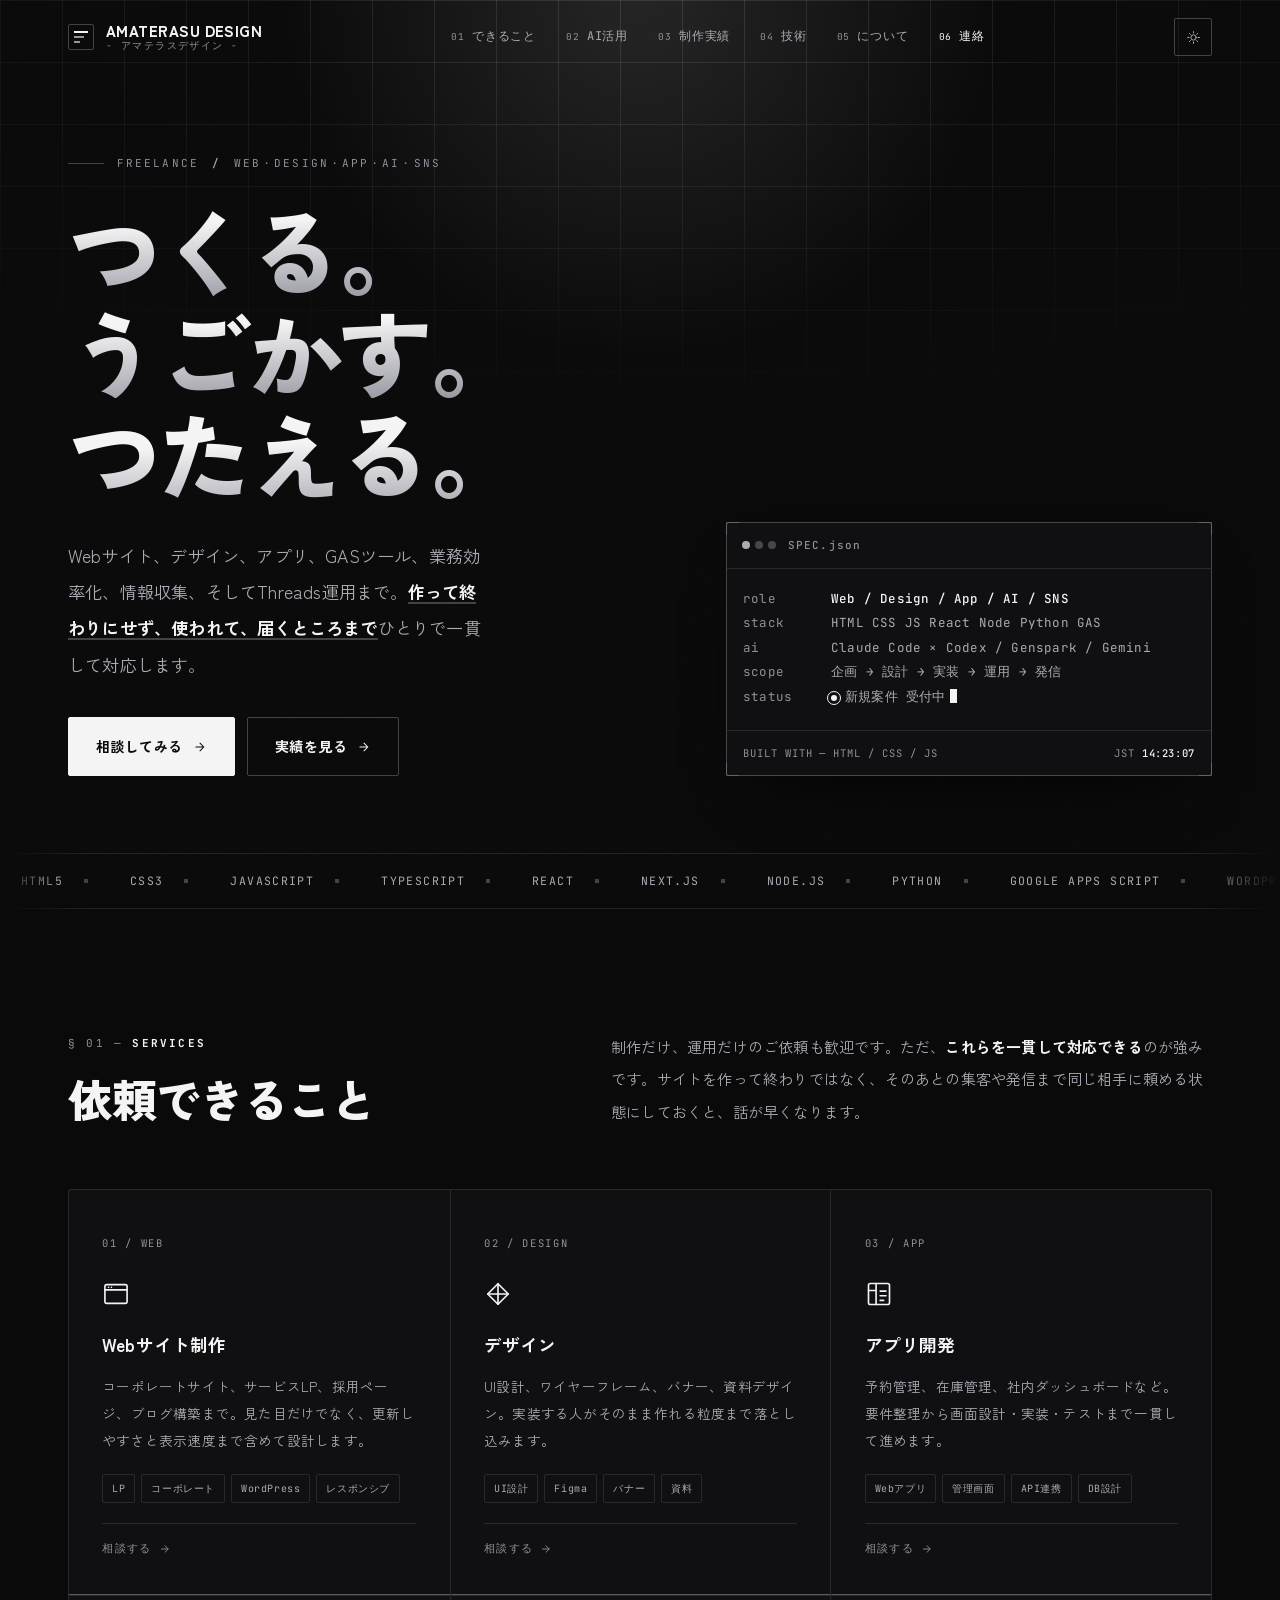
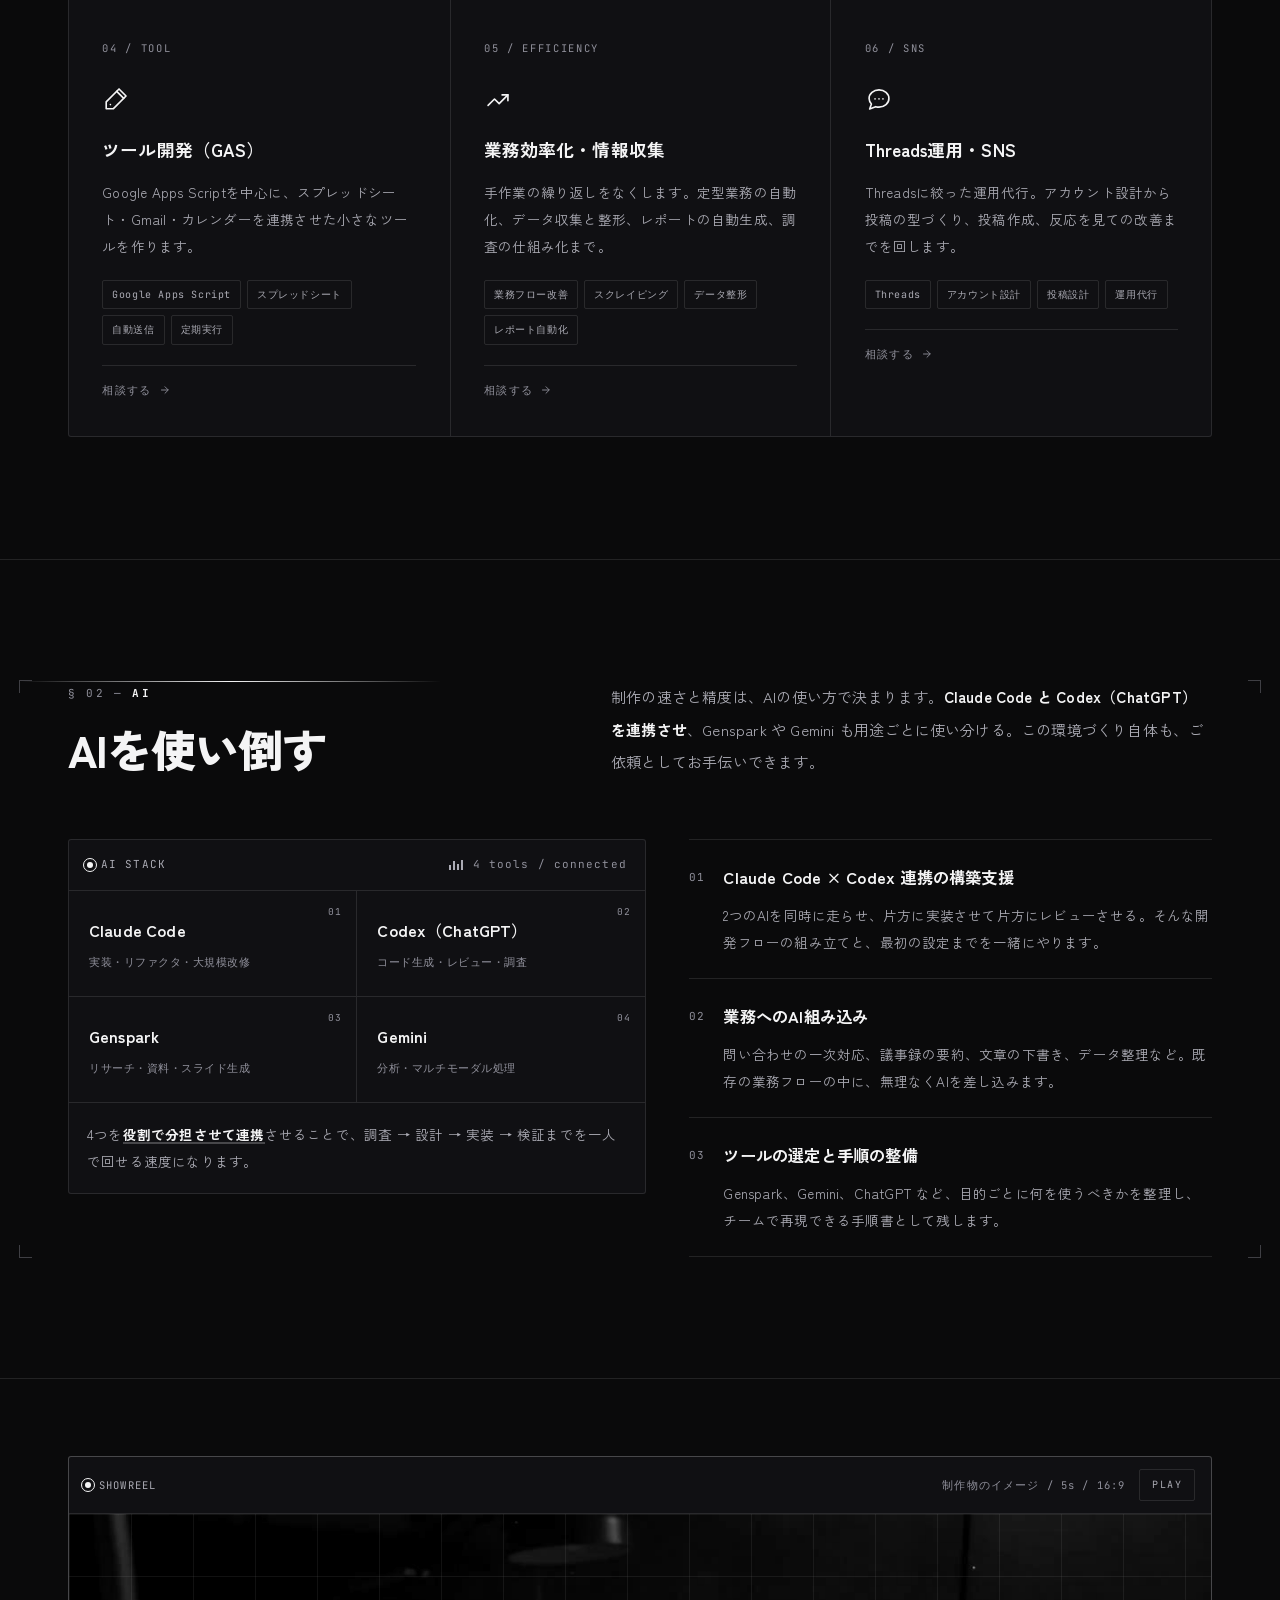
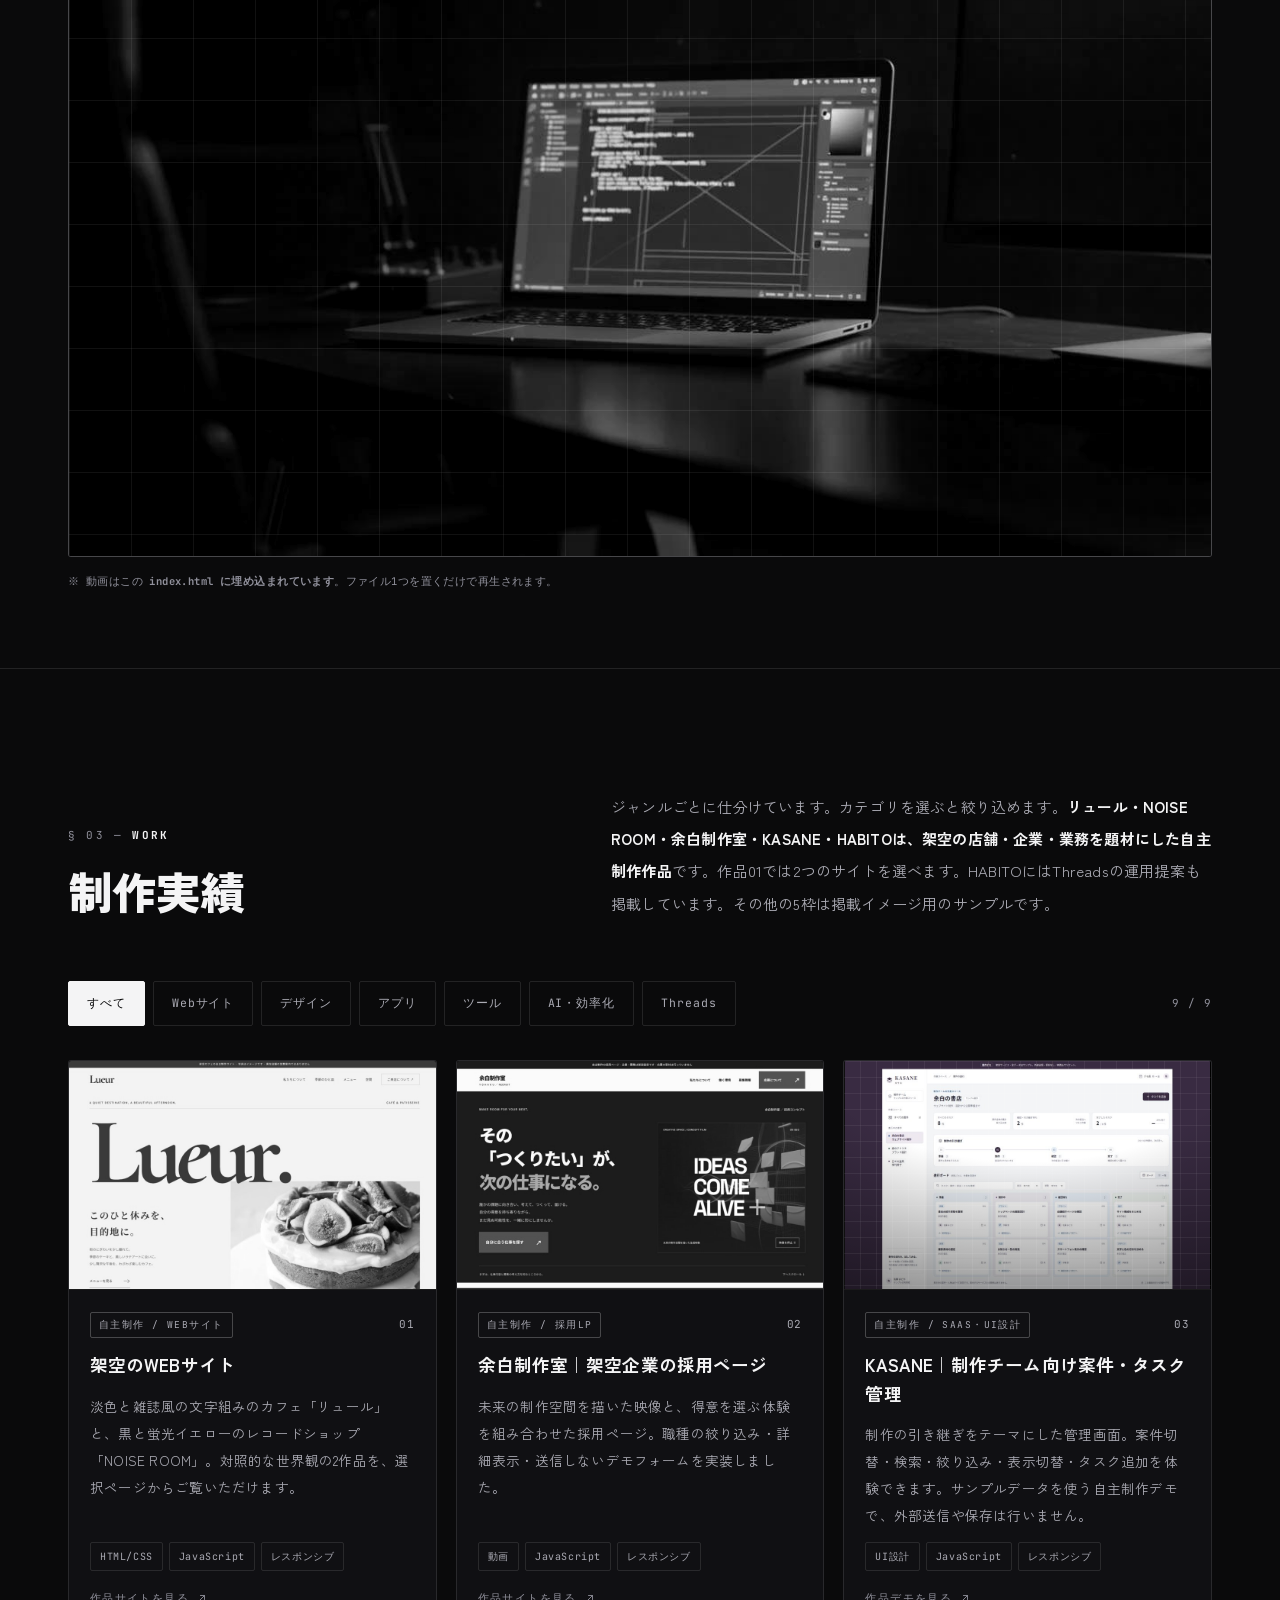
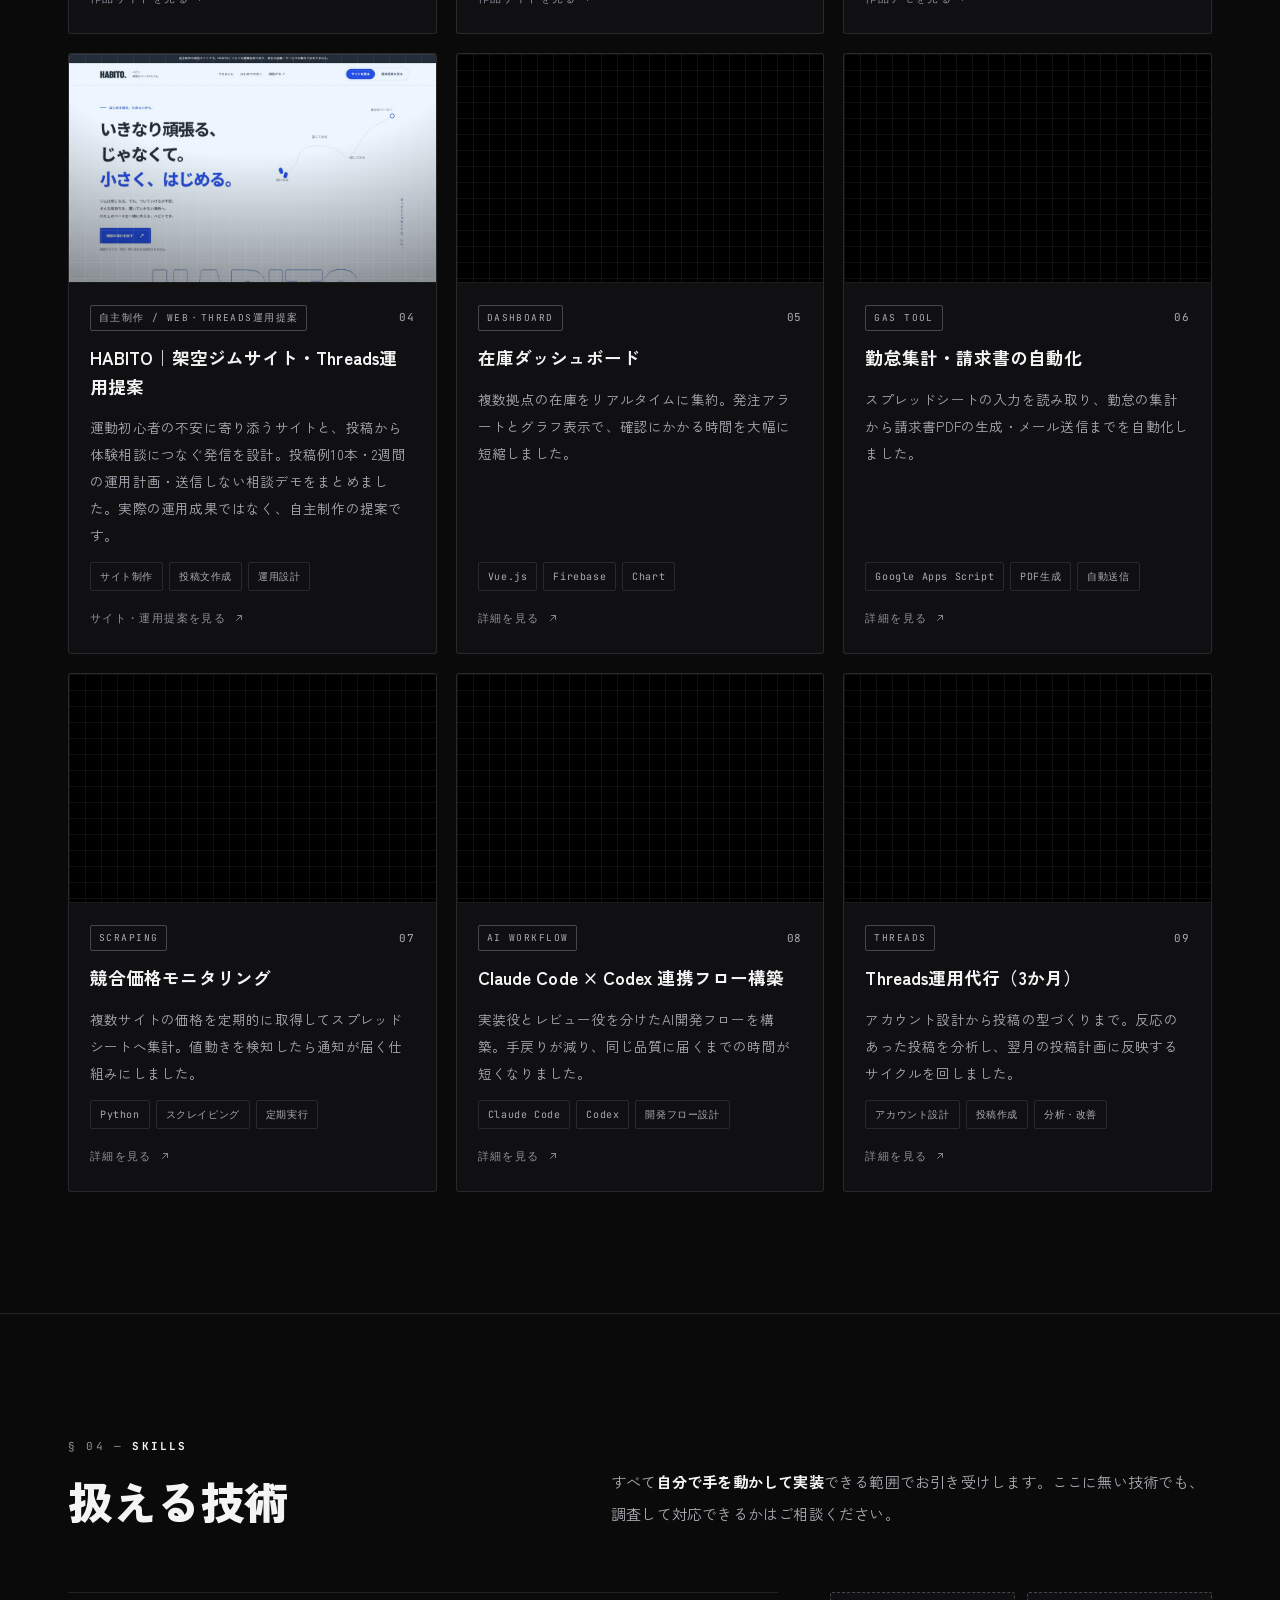
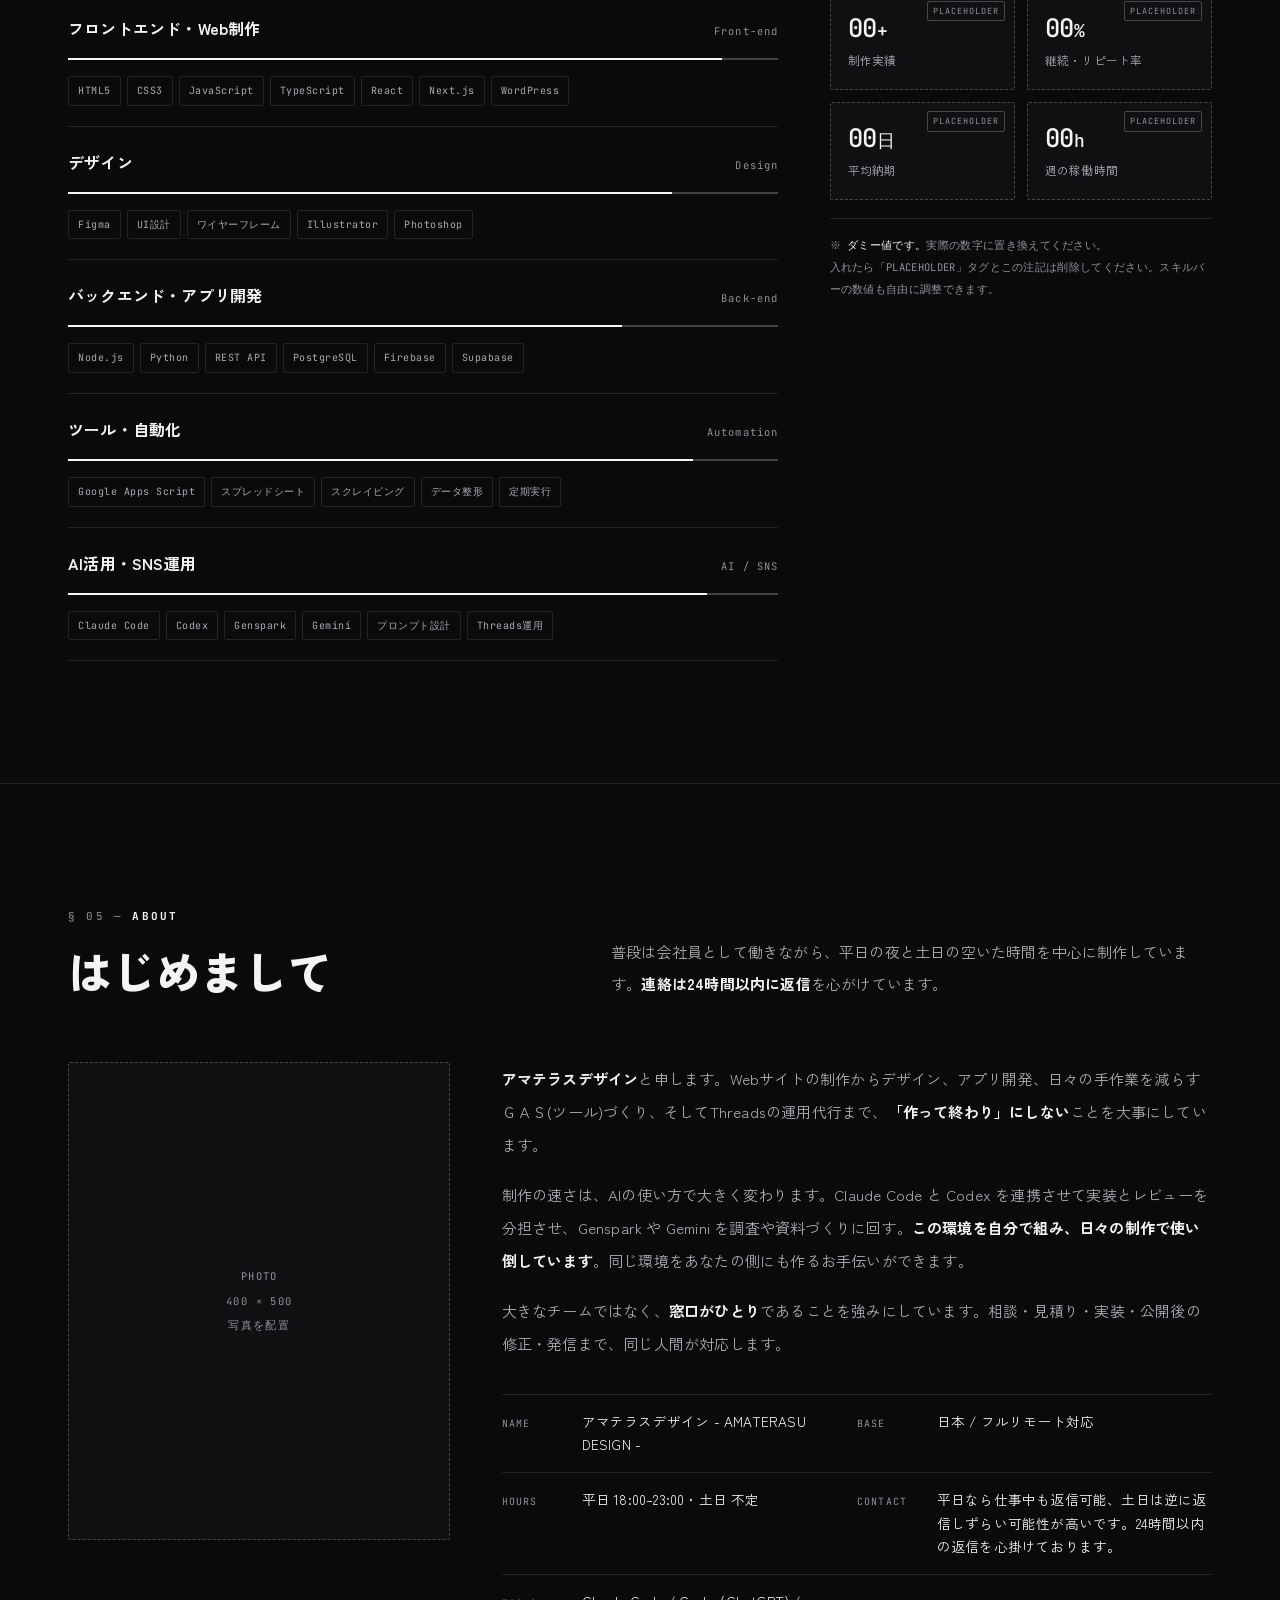
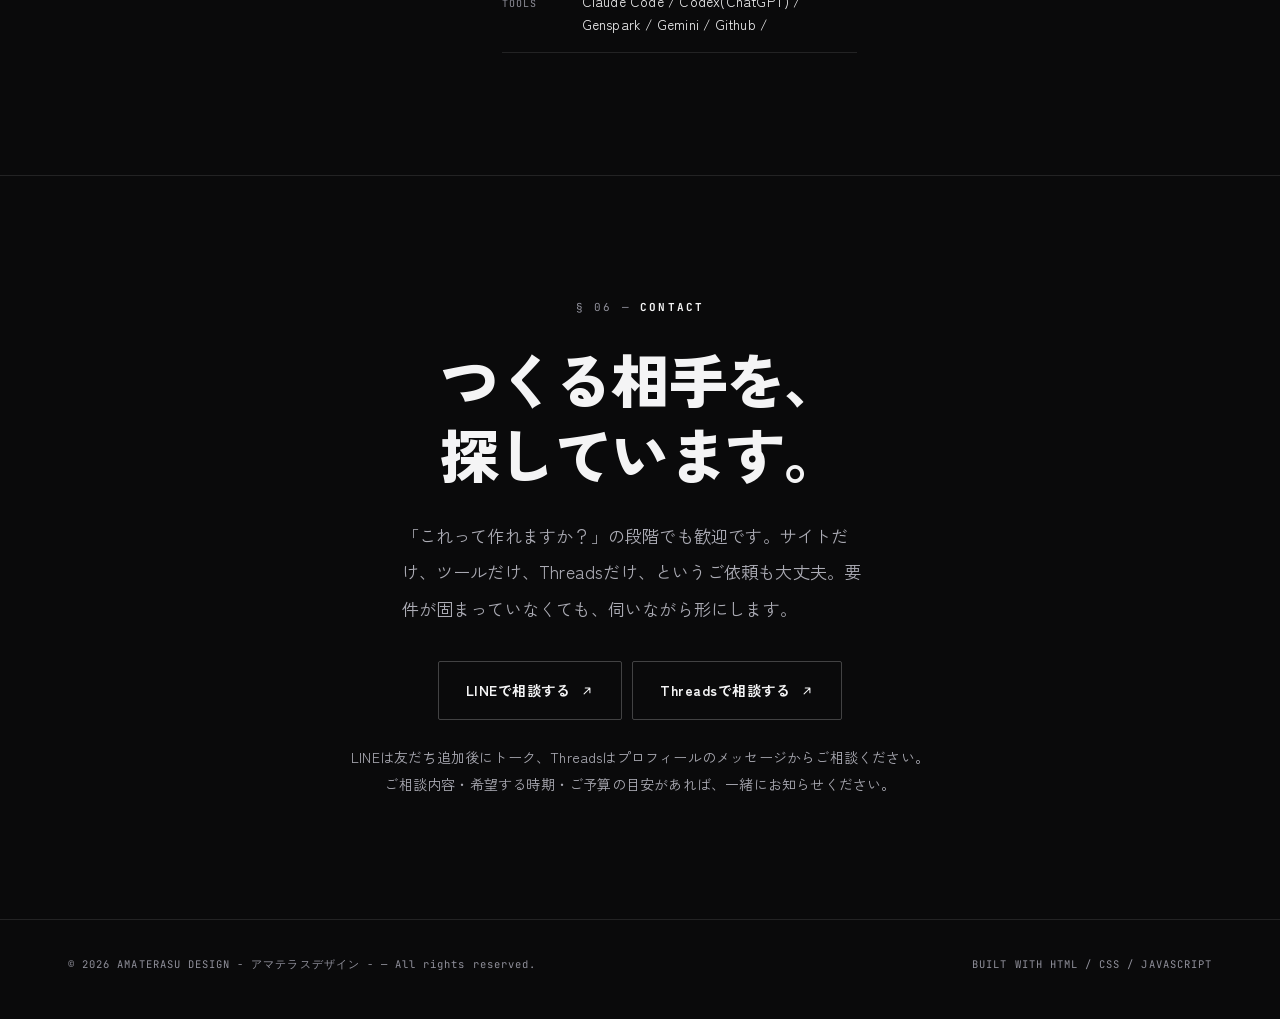
==== commit 8f532d09: "Add files via upload" ====
--- a/index.html
+++ b/index.html
@@ -1006,7 +1006,7 @@
         <span class="sec-idx">§ 03 — <b data-scramble>Work</b></span>
         <h2>制作実績</h2>
       </div>
-      <p>ジャンルごとに仕分けています。カテゴリを選ぶと絞り込めます。<b>リュール・余白制作室・KASANE・HABITOは、架空の店舗・企業・業務を題材にした自主制作作品</b>です。HABITOにはThreadsの運用提案も掲載しています。その他の5件は掲載イメージ用のサンプルです。</p>
+      <p>ジャンルごとに仕分けています。カテゴリを選ぶと絞り込めます。<b>リュール・NOISE ROOM・余白制作室・KASANE・HABITOは、架空の店舗・企業・業務を題材にした自主制作作品</b>です。作品01では2つのサイトを選べます。HABITOにはThreadsの運用提案も掲載しています。その他の5枠は掲載イメージ用のサンプルです。</p>
     </div>
 
     <div class="filters" role="group" aria-label="カテゴリで絞り込む">
@@ -1024,13 +1024,13 @@
 
       <!-- 自主制作 01 -->
       <article class="card card--lueur" data-cat="web" data-reveal>
-        <a class="thumb thumb--lueur" href="lueur.html" target="_blank" rel="noopener" aria-label="リュールの作品サイトを新しいタブで開く"><img class="thumb-lueur" src="[data-uri]" alt="リュールのサイト画面。淡色と大きな英字見出し、イチジクのケーキ。"></a>
+        <a class="thumb thumb--lueur" href="web-works.html" target="_blank" rel="noopener" aria-label="架空のWEBサイトの作品選択ページを新しいタブで開く"><img class="thumb-lueur" src="[data-uri]" alt="リュールのサイト画面。淡色と大きな英字見出し、イチジクのケーキ。"></a>
         <div class="card-body">
           <div class="card-top"><span class="card-cat">自主制作 / Webサイト</span><span class="card-n">01</span></div>
-          <h3>リュール｜架空カフェサイト</h3>
-          <p>わざわざ訪れたくなるカフェをテーマに、淡色と雑誌風の文字組みで制作。11品のメニュー、カテゴリ絞り込み、詳細表示、文字の動きを実装しました。</p>
+          <h3>架空のWEBサイト</h3>
+          <p>淡色と雑誌風の文字組みのカフェ「リュール」と、黒と蛍光イエローのレコードショップ「NOISE ROOM」。対照的な世界観の2作品を、選択ページからご覧いただけます。</p>
           <ul class="chips"><li>HTML/CSS</li><li>JavaScript</li><li>レスポンシブ</li></ul>
-          <a class="card-link" href="lueur.html" target="_blank" rel="noopener">作品サイトを見る <svg viewBox="0 0 24 24" aria-hidden="true"><path d="M7 17 17 7M9 7h8v8"/></svg></a>
+          <a class="card-link" href="web-works.html" target="_blank" rel="noopener">作品サイトを見る <svg viewBox="0 0 24 24" aria-hidden="true"><path d="M7 17 17 7M9 7h8v8"/></svg></a>
         </div>
       </article>
 
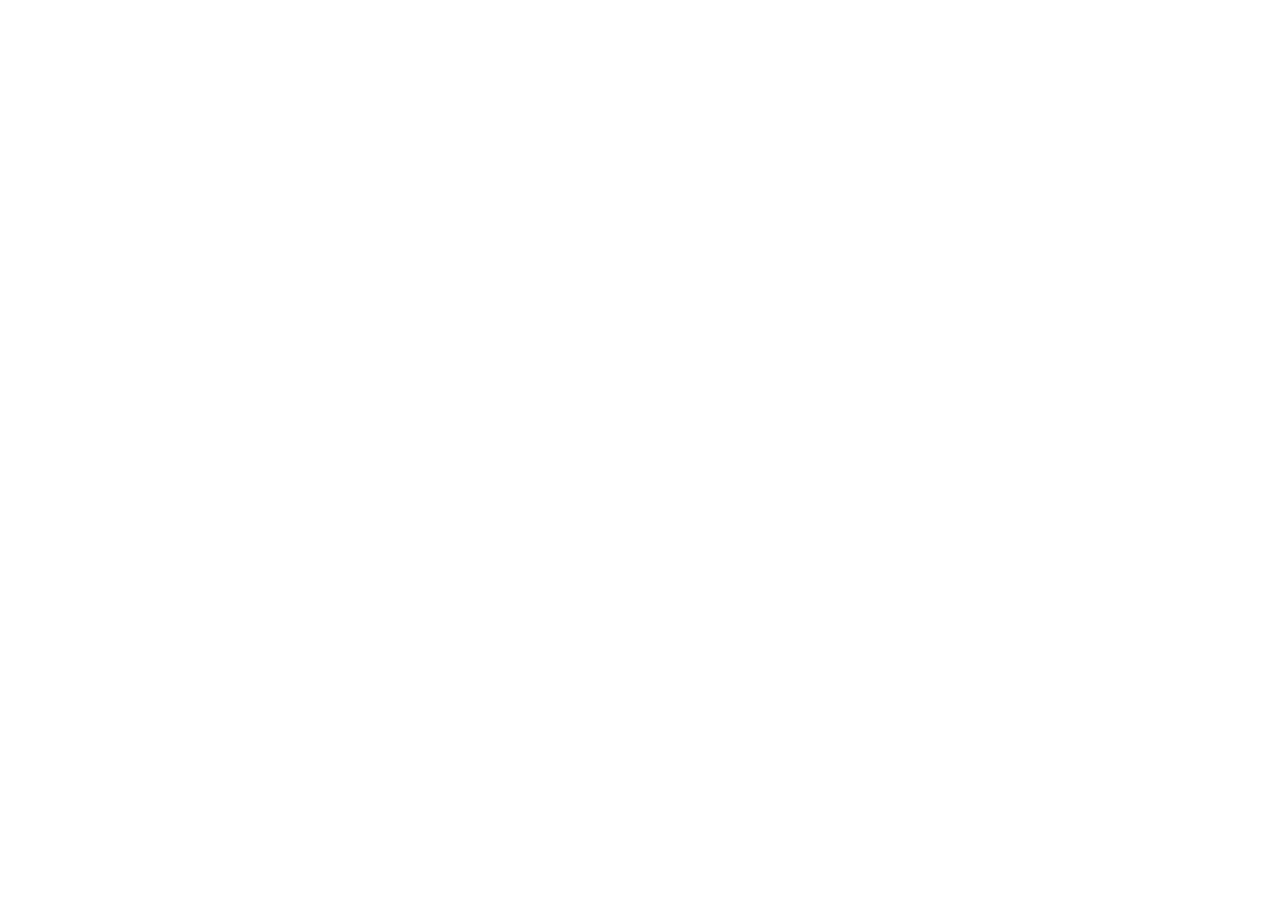
==== commit 3cb78b3d: "Add files via upload" ====
--- a/index.html
+++ b/index.html
@@ -1,1549 +1,49 @@
-<!DOCTYPE html>
-<!--
-  ============================================================================
-  PORTFOLIO / ポートフォリオサイト  —  MONOCHROME EDITION
-  ============================================================================
-  黒ベース・モノトーン。色は一切使わず、白い光と反転で見せる設計です。
-  ホバーで動く演出（反転・追従スポットライト・リフト）を各所に入れています。
-
-  ▼ 公開前に書き換える箇所（"PLACEHOLDER" / "SAMPLE" コメント付き）
-     1. YOUR NAME          → 名前・屋号
-     2. your@email.com     → メールアドレス
-     3. href="#"           → GitHub / X / CrowdWorks / Threads のURL
-     4. 実績の数字タイル      → 実数（PLACEHOLDERタグと注記も削除）
-     5. §03 制作実績9件       → 自分の案件に差し替え
-     6. §05 ABOUT の紹介文    → 自分の経歴に差し替え
-  ============================================================================
--->
-<html lang="ja" data-theme="dark">
-<head>
-<meta charset="utf-8">
-<meta name="viewport" content="width=device-width, initial-scale=1, viewport-fit=cover">
-<title>AMATERASU DESIGN - アマテラスデザイン - — Web・デザイン・アプリ・AI・SNS運用 / Freelance Portfolio</title>
-<meta name="description" content="Webサイト制作、デザイン、アプリ開発、GASツール、業務効率化、情報収集、Threads運用まで一貫対応。AI（Claude Code / Codex / Genspark / Gemini）を使いこなすフリーランスのポートフォリオ。">
-<meta name="theme-color" content="#0A0A0B">
-<meta property="og:type" content="website">
-<meta property="og:title" content="YOUR NAME — Web・デザイン・アプリ・AI・SNS運用">
-<meta property="og:description" content="つくる。うごかす。つたえる。制作から運用まで一貫対応するフリーランスのポートフォリオ。">
-<link rel="preconnect" href="https://fonts.googleapis.com">
-<link rel="preconnect" href="https://fonts.gstatic.com" crossorigin>
-<link href="https://fonts.googleapis.com/css2?family=JetBrains+Mono:wght@400;500;700&family=Zen+Kaku+Gothic+New:wght@400;500;700;900&display=swap" rel="stylesheet">
-<link rel="icon" href="data:image/svg+xml,%3Csvg xmlns='http://www.w3.org/2000/svg' viewBox='0 0 100 100'%3E%3Crect width='100' height='100' fill='%230A0A0B'/%3E%3Crect x='20' y='22' width='60' height='9' fill='%23FFFFFF'/%3E%3Crect x='20' y='46' width='60' height='9' fill='%237C7C86'/%3E%3Crect x='20' y='70' width='36' height='9' fill='%237C7C86'/%3E%3C/svg%3E">
-<style>
-/* ==========================================================================
-   0. TOKENS — 彩度ゼロ。すべて輝度だけで設計
-   ========================================================================== */
-:root{
-  color-scheme: dark;
-  --bg:#0A0A0B;
-  --bg-1:#101013;
-  --bg-2:#151519;
-  --bg-3:#1D1D22;
-  --fg:#F4F4F5;
-  --fg-2:#ABABB4;
-  --fg-3:#90909B;
-  --line:rgba(255,255,255,.105);
-  --line-2:rgba(255,255,255,.23);
-  --inv-bg:#F4F4F5;
-  --inv-fg:#0A0A0B;
-  --inv-fg-2:rgba(10,10,11,.66);
-  --inv-line:rgba(10,10,11,.20);
-  --glow:rgba(255,255,255,.11);
-  --shadow:0 30px 70px -34px rgba(0,0,0,.95);
-  --font-jp:'Zen Kaku Gothic New', -apple-system, BlinkMacSystemFont, 'Hiragino Kaku Gothic ProN', 'Yu Gothic', Meiryo, sans-serif;
-  --font-mono:'JetBrains Mono', ui-monospace, SFMono-Regular, Menlo, monospace;
-  --wrap:1240px;
-  --pad:clamp(20px, 5vw, 48px);
-  --r:3px;
-  --ease:cubic-bezier(.22,.72,.2,1);
-  --nav-h:74px;
-}
-html[data-theme="light"]{
-  color-scheme: light;
-  --bg:#F7F7F8;
-  --bg-1:#EFEFF1;
-  --bg-2:#FFFFFF;
-  --bg-3:#E6E6EA;
-  --fg:#0B0B0D;
-  --fg-2:#4E4E58;
-  --fg-3:#6A6A74;
-  --line:rgba(0,0,0,.115);
-  --line-2:rgba(0,0,0,.24);
-  --inv-bg:#0B0B0D;
-  --inv-fg:#F7F7F8;
-  --inv-fg-2:rgba(247,247,248,.68);
-  --inv-line:rgba(247,247,248,.22);
-  --glow:rgba(0,0,0,.055);
-  --shadow:0 30px 70px -36px rgba(0,0,0,.30);
-}
-
-/* ==========================================================================
-   1. BASE
-   ========================================================================== */
-*,*::before,*::after{box-sizing:border-box}
-html{-webkit-text-size-adjust:100%; scroll-behavior:smooth; scroll-padding-top:110px; overflow-x:clip}
-body{
-  margin:0; background:var(--bg); color:var(--fg);
-  font-family:var(--font-jp); font-size:16.5px; line-height:1.95;
-  letter-spacing:.012em; font-weight:400;
-  -webkit-font-smoothing:antialiased; -moz-osx-font-smoothing:grayscale;
-  overflow-x:clip; max-width:100%;
-  transition:background-color .5s var(--ease), color .5s var(--ease);
-}
-h1,h2,h3,h4,p,figure,ul,ol,dl,dd{margin:0}
-ul,ol{padding:0; list-style:none}
-a{color:inherit; text-decoration:none}
-img{max-width:100%; display:block}
-button{font:inherit; color:inherit; background:none; border:0; cursor:pointer}
-::selection{background:var(--fg); color:var(--bg)}
-:focus-visible{outline:2px solid var(--fg); outline-offset:3px; border-radius:2px}
-.wrap{width:100%; max-width:var(--wrap); margin-inline:auto; padding-inline:var(--pad); position:relative; z-index:4}
-.mono{font-family:var(--font-mono)}
-.skip{position:fixed; top:-100px; left:16px; z-index:300; background:var(--fg); color:var(--bg); padding:10px 18px; font-family:var(--font-mono); font-size:12px; transition:top .2s}
-.skip:focus{top:16px}
-
-/* --- 背景レイヤー（方眼 / 光 / 粒子） --------------------------------- */
-.grid-bg{
-  position:fixed; inset:0; z-index:0; pointer-events:none;
-  background-image:
-    linear-gradient(to right, var(--line) 1px, transparent 1px),
-    linear-gradient(to bottom, var(--line) 1px, transparent 1px);
-  background-size:62px 62px;
-  -webkit-mask-image:radial-gradient(ellipse 105% 62% at 50% 0%, #000 5%, transparent 78%);
-  mask-image:radial-gradient(ellipse 105% 62% at 50% 0%, #000 5%, transparent 78%);
-}
-.spot{
-  position:fixed; inset:0; z-index:1; pointer-events:none;
-  background:radial-gradient(560px circle at var(--mx,50%) var(--my,0%), var(--glow), transparent 66%);
-}
-.grain{
-  position:fixed; inset:0; z-index:2; pointer-events:none; opacity:.05;
-  mix-blend-mode:overlay;
-  background-image:url("data:image/svg+xml,%3Csvg xmlns='http://www.w3.org/2000/svg' width='180' height='180'%3E%3Cfilter id='n'%3E%3CfeTurbulence type='fractalNoise' baseFrequency='.85' numOctaves='3' stitchTiles='stitch'/%3E%3CfeColorMatrix type='saturate' values='0'/%3E%3C/filter%3E%3Crect width='180' height='180' filter='url(%23n)'/%3E%3C/svg%3E");
-}
-
-/* --- スクロール進捗バー ------------------------------------------------ */
-.progress{position:fixed; top:0; left:0; height:2px; width:0; background:var(--fg); z-index:70; transition:width .1s linear}
-
-/* ==========================================================================
-   2. HEADER
-   ========================================================================== */
-.site-header{
-  position:fixed; inset:0 0 auto; z-index:60;
-  border-bottom:1px solid transparent;
-  transition:background-color .4s var(--ease), border-color .4s var(--ease), backdrop-filter .4s;
-}
-.site-header.is-stuck{
-  background:color-mix(in srgb, var(--bg) 78%, transparent);
-  -webkit-backdrop-filter:saturate(140%) blur(16px);
-  backdrop-filter:saturate(140%) blur(16px);
-  border-bottom-color:var(--line);
-}
-.hdr-in{display:flex; align-items:center; justify-content:space-between; gap:24px; height:var(--nav-h)}
-.brand{display:flex; align-items:center; gap:12px}
-.brand .mark{
-  width:26px; height:26px; flex:none; display:grid; gap:3px; align-content:center;
-  padding:5px; border:1px solid var(--line-2); border-radius:2px;
-  transition:background-color .35s var(--ease), border-color .35s;
-}
-.brand .mark i{display:block; height:2px; background:var(--fg); transition:background-color .35s var(--ease)}
-.brand .mark i:nth-child(2){width:72%; opacity:.6}
-.brand .mark i:nth-child(3){width:44%; opacity:.6}
-.brand:hover .mark{background:var(--fg); border-color:var(--fg)}
-.brand:hover .mark i{background:var(--bg); opacity:1}
-.brand .bt{display:flex; flex-direction:column; line-height:1.15}
-.brand .bt b{font-size:15px; font-weight:900; letter-spacing:.03em}
-.brand .bt small{font-family:var(--font-mono); font-size:9.5px; font-weight:400; letter-spacing:.15em; color:var(--fg-3); text-transform:uppercase; margin-top:2px}
-
-.nav{display:flex; align-items:center; gap:2px}
-.nav a{
-  position:relative; font-family:var(--font-mono); font-size:12px; letter-spacing:.07em;
-  padding:10px 14px; color:var(--fg-2); display:inline-flex; align-items:center; gap:7px;
-  transition:color .25s;
-}
-.nav a i{font-style:normal; font-size:9.5px; color:var(--fg-3); transition:color .25s}
-.nav a::after{
-  content:""; position:absolute; left:14px; right:14px; bottom:6px; height:1px; background:var(--fg);
-  transform:scaleX(0); transform-origin:left; transition:transform .4s var(--ease);
-}
-.nav a:hover{color:var(--fg)}
-.nav a:hover::after{transform:none}
-.nav a.is-active{color:var(--fg)}
-.nav a.is-active i{color:var(--fg)}
-
-.hdr-tools{display:flex; align-items:center; gap:9px}
-.tgl{
-  width:38px; height:38px; border:1px solid var(--line-2); border-radius:2px;
-  display:grid; place-items:center; color:var(--fg-2);
-  transition:background-color .3s var(--ease), color .3s, border-color .3s;
-}
-.tgl:hover{background:var(--fg); color:var(--bg); border-color:var(--fg)}
-.tgl svg{width:15px; height:15px; fill:none; stroke:currentColor; stroke-width:1.6; stroke-linecap:round; stroke-linejoin:round}
-html[data-theme="dark"] .tgl .i-moon{display:none}
-html[data-theme="light"] .tgl .i-sun{display:none}
-.burger{display:none; width:38px; height:38px; border:1px solid var(--line-2); border-radius:2px; place-items:center}
-.burger span{display:block; width:16px; height:1.5px; background:var(--fg); position:relative; transition:background-color .3s}
-.burger span::before,.burger span::after{content:""; position:absolute; left:0; width:16px; height:1.5px; background:var(--fg); transition:transform .35s var(--ease)}
-.burger span::before{top:-5px}
-.burger span::after{top:5px}
-body.nav-open .burger span{background:transparent}
-body.nav-open .burger span::before{transform:translateY(5px) rotate(45deg)}
-body.nav-open .burger span::after{transform:translateY(-5px) rotate(-45deg)}
-
-.drawer{
-  position:fixed; inset:0; z-index:55; background:var(--bg);
-  padding:calc(var(--nav-h) + 34px) var(--pad) 40px;
-  display:flex; flex-direction:column; justify-content:space-between;
-  opacity:0; visibility:hidden; transform:translateY(-10px);
-  transition:opacity .35s var(--ease), transform .35s var(--ease), visibility .35s;
-}
-body.nav-open .drawer{opacity:1; visibility:visible; transform:none}
-.drawer nav{display:flex; flex-direction:column; border-top:1px solid var(--line)}
-.drawer nav a{display:flex; align-items:baseline; gap:16px; padding:19px 2px; border-bottom:1px solid var(--line); font-size:25px; font-weight:900; letter-spacing:-.01em}
-.drawer nav a i{font-family:var(--font-mono); font-size:10.5px; font-weight:400; color:var(--fg-3); font-style:normal}
-.drawer .d-foot{font-family:var(--font-mono); font-size:11px; letter-spacing:.08em; color:var(--fg-3); display:flex; gap:18px; flex-wrap:wrap}
-
-/* ==========================================================================
-   3. HERO
-   ========================================================================== */
-.hero{position:relative; padding:clamp(132px,17vh,186px) 0 clamp(52px,6vw,80px)}
-.hero-grid{display:grid; grid-template-columns:minmax(0,1.1fr) minmax(0,.9fr); gap:clamp(32px,5vw,76px); align-items:end}
-.eyebrow{
-  font-family:var(--font-mono); font-size:11px; letter-spacing:.19em; text-transform:uppercase;
-  color:var(--fg-3); display:flex; align-items:center; gap:13px; margin-bottom:28px;
-}
-.eyebrow::before{content:""; width:36px; height:1px; background:var(--line-2); flex:none}
-.eyebrow b{color:var(--fg-2); font-weight:500}
-
-.hero h1{
-  font-weight:900; font-size:clamp(2.7rem, 8.4vw, 5.8rem);
-  line-height:1.02; letter-spacing:-.028em; margin-bottom:32px;
-}
-.hero h1 .ln{display:block; overflow:hidden; padding-bottom:.07em}
-.hero h1 .ln > span{
-  display:block; transform:translateY(106%);
-  transition:transform 1.05s var(--ease);
-  background-image:linear-gradient(178deg, var(--fg) 22%, var(--fg-3));
-  -webkit-background-clip:text; background-clip:text;
-  color:transparent; -webkit-text-fill-color:transparent;
-}
-.hero h1 .ln:nth-child(2) > span{transition-delay:.1s}
-.hero h1 .ln:nth-child(3) > span{transition-delay:.2s}
-html.is-ready .hero h1 .ln > span{transform:none}
-.hero h1 .ln:last-child > span{background-image:linear-gradient(178deg, var(--fg) 40%, var(--fg-2))}
-
-.lede{font-size:clamp(1rem,1.35vw,1.08rem); line-height:2.1; color:var(--fg-2); max-width:47ch; margin-bottom:34px}
-.lede strong{font-weight:700; color:var(--fg); box-shadow:inset 0 -2px 0 var(--line-2)}
-
-.cta-row{display:flex; flex-wrap:wrap; gap:12px; align-items:center}
-.btn{
-  position:relative; overflow:hidden; display:inline-flex; align-items:center; gap:10px;
-  padding:15px 27px; border:1px solid var(--line-2); border-radius:2px;
-  font-size:14px; font-weight:700; letter-spacing:.035em;
-  transition:color .35s var(--ease), border-color .35s var(--ease);
-}
-.btn span,.btn svg{position:relative; z-index:1}
-.btn svg{width:14px; height:14px; fill:none; stroke:currentColor; stroke-width:1.8; stroke-linecap:round; stroke-linejoin:round; transition:transform .35s var(--ease)}
-.btn::before{content:""; position:absolute; inset:0; background:var(--fg); transform:translateY(101%); transition:transform .42s var(--ease)}
-.btn:hover{color:var(--bg); border-color:var(--fg)}
-.btn:hover::before{transform:none}
-.btn:hover svg{transform:translateX(4px)}
-.btn--fill{background:var(--fg); color:var(--bg); border-color:var(--fg)}
-.btn--fill::before{background:var(--bg)}
-.btn--fill:hover{color:var(--fg); border-color:var(--fg)}
-
-/* --- SPEC パネル ------------------------------------------------------- */
-.spec{
-  border:1px solid var(--line-2); border-radius:var(--r); background:var(--bg-1);
-  box-shadow:var(--shadow);
-  opacity:0; transform:translateY(22px);
-  transition:opacity .85s var(--ease) .35s, transform .85s var(--ease) .35s, border-color .4s;
-}
-.spec:hover{border-color:var(--fg-3)}
-html.is-ready .spec{opacity:1; transform:none}
-.spec-bar{display:flex; align-items:center; gap:9px; padding:12px 15px; border-bottom:1px solid var(--line)}
-.spec-bar .dots{display:flex; gap:5px}
-.spec-bar .dots i{width:8px; height:8px; border-radius:50%; background:var(--line-2); display:block}
-.spec-bar .dots i:first-child{background:var(--fg-2)}
-.spec-bar b{font-family:var(--font-mono); font-size:11px; font-weight:500; letter-spacing:.1em; color:var(--fg-3); margin-left:3px}
-.spec-body{padding:18px 16px 20px}
-.spec-line{
-  display:grid; grid-template-columns:76px 1fr; gap:12px;
-  font-family:var(--font-mono); font-size:12.5px; line-height:1.95;
-  opacity:0; transform:translateX(-8px);
-  transition:opacity .55s var(--ease), transform .55s var(--ease);
-}
-html.is-ready .spec-line{opacity:1; transform:none}
-html.is-ready .spec-line:nth-child(1){transition-delay:.55s}
-html.is-ready .spec-line:nth-child(2){transition-delay:.65s}
-html.is-ready .spec-line:nth-child(3){transition-delay:.75s}
-html.is-ready .spec-line:nth-child(4){transition-delay:.85s}
-html.is-ready .spec-line:nth-child(5){transition-delay:.95s}
-.spec-line dt{color:var(--fg-3)}
-.spec-line dd{color:var(--fg-2)}
-.spec-line dd .k{color:var(--fg); font-weight:500}
-.caret{display:inline-block; width:7px; height:14px; background:var(--fg); vertical-align:-2px; margin-left:4px; animation:blink 1.1s steps(2,start) infinite}
-@keyframes blink{to{visibility:hidden}}
-.spec-foot{
-  display:flex; justify-content:space-between; align-items:center; gap:12px;
-  padding:12px 16px; border-top:1px solid var(--line);
-  font-family:var(--font-mono); font-size:10.5px; letter-spacing:.09em; color:var(--fg-3);
-}
-.live{display:inline-flex; align-items:center; gap:8px; color:var(--fg-2)}
-.live i{width:6px; height:6px; border-radius:50%; background:var(--fg); position:relative; display:block}
-.live i::after{content:""; position:absolute; inset:-4px; border-radius:50%; border:1px solid var(--fg); animation:ping 2s var(--ease) infinite}
-@keyframes ping{0%{transform:scale(.5); opacity:.85}100%{transform:scale(1.6); opacity:0}}
-
-/* ==========================================================================
-   4. MARQUEE
-   ========================================================================== */
-.marquee{
-  position:relative; z-index:4; overflow:hidden; padding:16px 0;
-  border-top:1px solid var(--line); border-bottom:1px solid var(--line);
-  -webkit-mask-image:linear-gradient(to right, transparent, #000 7%, #000 93%, transparent);
-  mask-image:linear-gradient(to right, transparent, #000 7%, #000 93%, transparent);
-}
-.mq-track{display:flex; width:max-content; animation:mq 52s linear infinite}
-.marquee:hover .mq-track{animation-play-state:paused}
-@keyframes mq{to{transform:translateX(-50%)}}
-.mq-track ul{display:flex; align-items:center}
-.mq-track li{
-  font-family:var(--font-mono); font-size:11.5px; letter-spacing:.12em; text-transform:uppercase;
-  color:var(--fg-2); padding:0 21px; display:flex; align-items:center; gap:21px; white-space:nowrap;
-  transition:color .3s;
-}
-.mq-track li::after{content:""; width:4px; height:4px; background:var(--line-2); flex:none}
-.mq-track li.hot{color:var(--fg)}
-
-/* ==========================================================================
-   5. SECTION 共通
-   ========================================================================== */
-.sec{position:relative; z-index:4; padding:clamp(76px,9.5vw,132px) 0}
-.sec + .sec{border-top:1px solid var(--line)}
-.sec-head{display:grid; grid-template-columns:minmax(0,.9fr) minmax(0,1.1fr); gap:clamp(18px,4vw,64px); align-items:end; margin-bottom:clamp(38px,4.8vw,64px)}
-.sec-idx{display:block; font-family:var(--font-mono); font-size:11px; letter-spacing:.2em; text-transform:uppercase; color:var(--fg-3); margin-bottom:15px}
-.sec-idx b{color:var(--fg); font-weight:700}
-.sec-head h2{font-size:clamp(1.75rem,4.1vw,2.8rem); font-weight:900; line-height:1.3; letter-spacing:-.025em}
-.sec-head > p{font-size:15px; line-height:2.15; color:var(--fg-2)}
-.sec-head > p b{color:var(--fg); font-weight:700}
-[data-reveal]{opacity:0; transform:translateY(22px); transition:opacity .9s var(--ease), transform .9s var(--ease)}
-[data-reveal].is-in{opacity:1; transform:none}
-/* 実績欄はスクロール監視やスクリプトの実行に依存せず表示する */
-#work [data-reveal]{opacity:1;transform:none}
-
-/* ==========================================================================
-   6. SERVICES — ホバーで白く反転（このサイトの主役）
-   ========================================================================== */
-.svc-grid{display:grid; grid-template-columns:repeat(3,minmax(0,1fr)); border:1px solid var(--line); border-radius:var(--r); overflow:hidden; background:var(--bg-1)}
-.svc{
-  position:relative; overflow:hidden; padding:clamp(26px,2.6vw,38px);
-  border-left:1px solid var(--line); border-top:1px solid var(--line);
-  transition:color .45s var(--ease);
-}
-.svc:nth-child(-n+3){border-top:0}
-.svc:nth-child(3n+1){border-left:0}
-.svc::before{
-  content:""; position:absolute; inset:0; background:var(--inv-bg); z-index:0;
-  transform:translateY(100%); transition:transform .58s var(--ease);
-}
-.svc:hover::before{transform:none}
-.svc > *{position:relative; z-index:1}
-.svc:hover{color:var(--inv-fg)}
-.svc:hover .svc-n,.svc:hover p{color:var(--inv-fg-2)}
-.svc:hover .svc-ico svg{stroke:var(--inv-fg)}
-.svc:hover .chips li{border-color:var(--inv-line); color:var(--inv-fg-2)}
-.svc:hover .svc-more{border-color:var(--inv-line); color:var(--inv-fg)}
-.svc-n{font-family:var(--font-mono); font-size:10.5px; letter-spacing:.16em; color:var(--fg-3); transition:color .45s}
-.svc-ico{margin:24px 0 20px; width:28px; height:28px}
-.svc-ico svg{width:100%; height:100%; fill:none; stroke:var(--fg); stroke-width:1.4; stroke-linecap:round; stroke-linejoin:round; transition:stroke .45s, transform .5s var(--ease); transform-origin:center}
-.svc:hover .svc-ico svg{transform:scale(1.12)}
-.svc h3{font-size:1.1rem; font-weight:700; letter-spacing:.005em; margin-bottom:11px}
-.svc p{font-size:13.5px; line-height:2; color:var(--fg-2); transition:color .45s}
-.chips{display:flex; flex-wrap:wrap; gap:6px; margin-top:20px}
-.chips li{
-  font-family:var(--font-mono); font-size:10px; letter-spacing:.06em;
-  padding:4px 9px; border:1px solid var(--line); color:var(--fg-2); border-radius:2px;
-  transition:border-color .45s, color .45s;
-}
-.svc-more{
-  display:inline-flex; align-items:center; gap:7px; margin-top:20px; padding-top:14px;
-  border-top:1px solid var(--line); width:100%;
-  font-family:var(--font-mono); font-size:10.5px; letter-spacing:.13em; color:var(--fg-3);
-  transition:border-color .45s, color .45s;
-}
-.svc-more svg{width:12px; height:12px; fill:none; stroke:currentColor; stroke-width:1.8; stroke-linecap:round; stroke-linejoin:round; transition:transform .4s var(--ease)}
-.svc:hover .svc-more svg{transform:translateX(4px)}
-
-/* ==========================================================================
-   7. AI STACK
-   ========================================================================== */
-.ai-grid{display:grid; grid-template-columns:minmax(0,1.05fr) minmax(0,.95fr); gap:clamp(24px,3.4vw,52px); align-items:start}
-.ai-panel{border:1px solid var(--line); border-radius:var(--r); background:var(--bg-1); overflow:hidden}
-.ai-panel-head{
-  display:flex; align-items:center; justify-content:space-between; gap:12px;
-  padding:14px 18px; border-bottom:1px solid var(--line);
-  font-family:var(--font-mono); font-size:11px; letter-spacing:.1em; color:var(--fg-3);
-}
-.ai-nodes{display:grid; grid-template-columns:repeat(2,minmax(0,1fr)); gap:1px; background:var(--line)}
-.ai-node{
-  position:relative; overflow:hidden; background:var(--bg-1); padding:24px 20px;
-  transition:color .4s var(--ease);
-}
-.ai-node::before{content:""; position:absolute; inset:0; background:var(--inv-bg); transform:translateY(101%); transition:transform .5s var(--ease); z-index:0}
-.ai-node:hover::before{transform:none}
-.ai-node:hover{color:var(--inv-fg)}
-.ai-node:hover span{color:var(--inv-fg-2)}
-.ai-node > *{position:relative; z-index:1}
-.ai-node b{display:block; font-size:1rem; font-weight:700; letter-spacing:.01em; margin-bottom:7px}
-.ai-node span{display:block; font-family:var(--font-mono); font-size:10.5px; letter-spacing:.05em; line-height:1.8; color:var(--fg-3); transition:color .4s}
-.ai-node .n{
-  position:absolute; top:12px; right:14px; z-index:1;
-  font-family:var(--font-mono); font-size:9.5px; color:var(--fg-3); letter-spacing:.1em;
-}
-.ai-node:hover .n{color:var(--inv-fg-2)}
-.ai-panel-foot{
-  padding:18px; border-top:1px solid var(--line);
-  font-size:13.5px; line-height:2; color:var(--fg-2);
-}
-.ai-panel-foot .hl{color:var(--fg); font-weight:700; box-shadow:inset 0 -2px 0 var(--line-2)}
-.ai-list{display:flex; flex-direction:column; border-top:1px solid var(--line)}
-.ai-item{display:grid; grid-template-columns:auto 1fr; gap:18px; padding:22px 0; border-bottom:1px solid var(--line)}
-.ai-item .num{font-family:var(--font-mono); font-size:11px; color:var(--fg-3); letter-spacing:.1em; padding-top:5px}
-.ai-item h3{font-size:1.02rem; font-weight:700; margin-bottom:8px}
-.ai-item p{font-size:13.5px; line-height:2; color:var(--fg-2)}
-
-/* ==========================================================================
-   8. WORK
-   ========================================================================== */
-.filters{display:flex; flex-wrap:wrap; align-items:center; gap:8px; margin-bottom:34px}
-.filters button{
-  position:relative; overflow:hidden;
-  font-family:var(--font-mono); font-size:11.5px; letter-spacing:.08em;
-  padding:10px 18px; border:1px solid var(--line); border-radius:2px; color:var(--fg-2);
-  transition:color .3s var(--ease), border-color .3s;
-}
-.filters button::before{content:""; position:absolute; inset:0; background:var(--fg); transform:translateY(101%); transition:transform .4s var(--ease)}
-.filters button span{position:relative; z-index:1}
-.filters button:hover{color:var(--bg); border-color:var(--fg)}
-.filters button:hover::before{transform:none}
-.filters button[aria-pressed="true"]{background:var(--fg); border-color:var(--fg); color:var(--bg)}
-.filters button[aria-pressed="true"]::before{display:none}
-.filters .count{margin-left:auto; font-family:var(--font-mono); font-size:11px; letter-spacing:.1em; color:var(--fg-3)}
-
-.work-grid{display:grid; grid-template-columns:repeat(3,minmax(0,1fr)); gap:clamp(14px,1.5vw,20px)}
-.card{
-  position:relative; overflow:hidden; display:flex; flex-direction:column;
-  border:1px solid var(--line); border-radius:var(--r); background:var(--bg-1);
-  transition:transform .5s var(--ease), box-shadow .5s var(--ease), border-color .4s;
-}
-.card::after{
-  content:""; position:absolute; inset:0; z-index:3; pointer-events:none; opacity:0;
-  background:radial-gradient(340px circle at var(--cx,50%) var(--cy,50%), var(--glow), transparent 68%);
-  transition:opacity .45s var(--ease);
-}
-.card:hover{transform:translateY(-7px); border-color:var(--line-2); box-shadow:var(--shadow)}
-.card:hover::after{opacity:1}
-.card.is-out{display:none}
-.card.enter{animation:cardIn .55s var(--ease) both}
-@keyframes cardIn{from{opacity:0; transform:translateY(18px) scale(.985)} to{opacity:1; transform:none}}
-
-.thumb{position:relative; aspect-ratio:16/10; overflow:hidden; background:#000; border-bottom:1px solid var(--line)}
-.thumb-v{
-  display:block; width:100%; height:100%; object-fit:cover;
-  filter:grayscale(1) contrast(1.1) brightness(.9);
-  transition:filter .55s var(--ease), transform .8s var(--ease);
-}
-.card:hover .thumb-v{filter:grayscale(1) contrast(1.14) brightness(1.08)}
-.thumb.is-b .thumb-v{transform:scale(-1.16, 1.16); filter:grayscale(1) contrast(1.2) brightness(.82)}
-.card:hover .thumb.is-b .thumb-v{filter:grayscale(1) contrast(1.2) brightness(1.02)}
-.thumb::before{
-  content:""; position:absolute; inset:0; z-index:1; pointer-events:none;
-  background:radial-gradient(130% 105% at 50% 0%, transparent 42%, rgba(0,0,0,.42));
-}
-.thumb::after{
-  content:""; position:absolute; inset:0; z-index:2; pointer-events:none;
-  background-image:linear-gradient(to right, var(--line) 1px, transparent 1px), linear-gradient(to bottom, var(--line) 1px, transparent 1px);
-  background-size:16px 16px; opacity:.55; mix-blend-mode:screen;
-}
-.thumb i{display:block; background:var(--bg-3); border-radius:1px; transition:background-color .45s var(--ease)}
-.card:hover .thumb{background:var(--bg-1)}
-.card:hover .thumb i{background:var(--line-2)}
-.card:hover .thumb i.acc{background:var(--fg)}
-
-.thumb--web{grid-template-rows:9px 1fr auto}
-.thumb--web .t-3{display:grid; grid-template-columns:repeat(3,1fr); gap:7px}
-.thumb--web .t-3 i{height:13px}
-.thumb--app{grid-template-columns:32px 1fr}
-.thumb--app .t-side{height:100%}
-.thumb--app .t-main{display:grid; gap:7px; align-content:start}
-.thumb--app .t-main i{height:8px}
-.thumb--app .t-main i:nth-child(1){width:60%; height:11px}
-.thumb--app .t-main i:nth-child(2){width:88%}
-.thumb--app .t-main i:nth-child(3){width:72%}
-.thumb--app .t-main i:nth-child(4){width:94%}
-.thumb--app .t-main i:nth-child(5){width:50%}
-.thumb--tool{grid-template-columns:1fr; align-content:center}
-.thumb--tool .t-lines{display:grid; gap:7px}
-.thumb--tool .t-lines i{height:7px}
-.thumb--tool .t-lines i:nth-child(1){width:32%}
-.thumb--tool .t-lines i:nth-child(2){width:74%}
-.thumb--tool .t-lines i:nth-child(3){width:54%}
-.thumb--tool .t-lines i:nth-child(4){width:88%}
-.thumb--tool .t-lines i:nth-child(5){width:42%}
-.thumb--design{grid-template-columns:1fr; align-content:center; gap:11px}
-.thumb--design .t-sw{display:grid; grid-template-columns:repeat(3,1fr); gap:7px}
-.thumb--design .t-sw i{height:42px}
-.thumb--design .t-type{height:9px; width:58%}
-.thumb--design .t-type2{height:9px; width:34%}
-.thumb--ai{grid-template-columns:1fr; align-content:center; gap:12px}
-.thumb--ai .t-net{display:grid; grid-template-columns:repeat(3,1fr); gap:9px; align-items:center}
-.thumb--ai .t-net i{height:30px}
-.thumb--ai .t-link{height:1px; width:100%; background:var(--line-2)}
-.thumb--threads{grid-template-columns:1fr; align-content:center}
-.thumb--threads .t-feed{display:grid; gap:8px}
-.thumb--threads .t-feed i{height:10px}
-.thumb--threads .t-feed i:nth-child(1){width:52%}
-.thumb--threads .t-feed i:nth-child(2){width:86%}
-.thumb--threads .t-feed i:nth-child(3){width:70%}
-.thumb--threads .t-feed i:nth-child(4){width:92%}
-.thumb--threads .t-feed i:nth-child(5){width:44%}
-
-.card-body{display:flex; flex-direction:column; flex:1; gap:13px; padding:22px 21px 24px}
-.card-top{display:flex; align-items:center; justify-content:space-between; gap:12px}
-.card-cat{
-  font-family:var(--font-mono); font-size:9.5px; letter-spacing:.15em; text-transform:uppercase;
-  color:var(--fg-2); padding:3px 8px; border:1px solid var(--line-2); border-radius:2px;
-  transition:background-color .4s var(--ease), color .4s, border-color .4s;
-}
-.card:hover .card-cat{background:var(--fg); color:var(--bg); border-color:var(--fg)}
-.card-n{font-family:var(--font-mono); font-size:11px; letter-spacing:.08em; color:var(--fg-2)}
-.card-body h3{font-size:1.1rem; font-weight:700; line-height:1.6; letter-spacing:.005em}
-.card-body > p{flex:1; font-size:13.5px; line-height:2; color:var(--fg-2)}
-.card-body .chips{margin-top:0}
-.card-link{display:inline-flex; align-items:center; gap:7px; margin-top:4px; font-family:var(--font-mono); font-size:10.5px; letter-spacing:.13em; color:var(--fg-3); transition:color .35s}
-.card-link svg{width:12px; height:12px; fill:none; stroke:currentColor; stroke-width:1.8; stroke-linecap:round; stroke-linejoin:round; transition:transform .35s var(--ease)}
-.card:hover .card-link{color:var(--fg)}
-.card:hover .card-link svg{transform:translate(3px,-3px)}
-
-/* ==========================================================================
-   9. SKILLS
-   ========================================================================== */
-.skills-grid{display:grid; grid-template-columns:minmax(0,1.3fr) minmax(0,.7fr); gap:clamp(28px,4vw,68px)}
-.skill{padding:20px 0; border-bottom:1px solid var(--line)}
-.skill:first-child{border-top:1px solid var(--line)}
-.skill-h{display:flex; align-items:baseline; justify-content:space-between; gap:16px; margin-bottom:14px}
-.skill-h h3{font-size:1rem; font-weight:700}
-.skill-h span{font-family:var(--font-mono); font-size:10.5px; letter-spacing:.11em; color:var(--fg-3)}
-.bar{height:2px; background:var(--line-2); position:relative; overflow:hidden}
-.bar i{position:absolute; inset:0 auto 0 0; width:0; background:var(--fg); transition:width 1.5s var(--ease)}
-.skill-tags{display:flex; flex-wrap:wrap; gap:6px; margin-top:16px}
-.skill-tags li{font-family:var(--font-mono); font-size:10px; letter-spacing:.05em; padding:4px 9px; border:1px solid var(--line); color:var(--fg-2); border-radius:2px; transition:border-color .3s, color .3s}
-.skill-tags li:hover{border-color:var(--line-2); color:var(--fg)}
-.stats{display:grid; grid-template-columns:repeat(2,minmax(0,1fr)); gap:12px; align-content:start}
-.stat{position:relative; padding:20px 17px; border:1px dashed var(--line-2); border-radius:2px; background:var(--bg-1); transition:border-color .4s, border-style .4s, background-color .4s}
-.stat:hover{border-style:solid; border-color:var(--fg-3); background:var(--bg-2)}
-.stat b{display:block; font-family:var(--font-mono); font-size:1.6rem; font-weight:500; letter-spacing:-.02em; line-height:1.2}
-.stat small{display:block; margin-top:7px; font-size:11.5px; line-height:1.6; color:var(--fg-2)}
-.stat .ph{position:absolute; top:8px; right:9px; font-family:var(--font-mono); font-size:8.5px; letter-spacing:.12em; color:var(--fg-3); border:1px solid var(--line-2); padding:1px 5px; border-radius:2px}
-.note{margin-top:18px; padding-top:15px; border-top:1px solid var(--line); font-family:var(--font-mono); font-size:10.5px; line-height:2.1; letter-spacing:.03em; color:var(--fg-3)}
-.note b{color:var(--fg); font-weight:500}
-
-/* ==========================================================================
-   10. ABOUT
-   ========================================================================== */
-.about-grid{display:grid; grid-template-columns:minmax(0,.7fr) minmax(0,1.3fr); gap:clamp(28px,4vw,68px); align-items:start}
-.portrait{
-  position:relative; aspect-ratio:4/5; display:grid; place-items:center; text-align:center; overflow:hidden;
-  padding:24px; border:1px dashed var(--line-2); border-radius:2px; background:var(--bg-1);
-  transition:border-color .4s;
-}
-.portrait:hover{border-color:var(--fg-3)}
-.portrait .ph-txt{font-family:var(--font-mono); font-size:10.5px; line-height:2.3; letter-spacing:.13em; color:var(--fg-3)}
-.portrait::before,.portrait::after{content:""; position:absolute; width:12px; height:12px; border:1px solid var(--line-2)}
-.portrait::before{top:-1px; left:-1px; border-right:0; border-bottom:0}
-.portrait::after{bottom:-1px; right:-1px; border-left:0; border-top:0}
-.about-body p{font-size:15px; line-height:2.2; color:var(--fg-2)}
-.about-body p + p{margin-top:17px}
-.about-body p b{font-weight:700; color:var(--fg)}
-.facts{display:grid; grid-template-columns:repeat(2,minmax(0,1fr)); margin-top:34px; border-top:1px solid var(--line)}
-.facts > div{display:flex; gap:14px; align-items:baseline; padding:15px 0; border-bottom:1px solid var(--line)}
-.facts > div:nth-child(odd){padding-right:22px}
-.facts dt{flex:none; width:66px; font-family:var(--font-mono); font-size:10px; letter-spacing:.12em; color:var(--fg-3)}
-.facts dd{font-size:13.5px; line-height:1.75}
-
-/* ==========================================================================
-   11. CONTACT / FOOTER
-   ========================================================================== */
-.contact{overflow:hidden}
-.contact-in{max-width:820px; margin-inline:auto; text-align:center}
-.contact .sec-idx{margin-bottom:22px}
-.contact h2{font-size:clamp(1.9rem,5.6vw,3.7rem); font-weight:900; line-height:1.28; letter-spacing:-.03em; margin-bottom:26px}
-.contact .lede--center{max-width:53ch; margin-inline:auto; text-align:left}
-.copy{
-  position:relative; overflow:hidden; display:inline-flex; align-items:center; gap:12px;
-  margin-top:32px; padding:16px 24px; border:1px solid var(--line-2); border-radius:2px; background:var(--bg-1);
-  font-family:var(--font-mono); font-size:13.5px; letter-spacing:.02em;
-  transition:color .35s var(--ease), border-color .35s;
-}
-.copy::before{content:""; position:absolute; inset:0; background:var(--fg); transform:translateY(101%); transition:transform .42s var(--ease)}
-.copy span,.copy svg{position:relative; z-index:1}
-.copy svg{width:15px; height:15px; fill:none; stroke:currentColor; stroke-width:1.6; stroke-linecap:round; stroke-linejoin:round}
-.copy:hover{color:var(--bg); border-color:var(--fg)}
-.copy:hover::before{transform:none}
-.copy.is-done{color:var(--bg); border-color:var(--fg)}
-.copy.is-done::before{transform:none}
-.links{display:flex; flex-wrap:wrap; justify-content:center; gap:10px; margin-top:30px}
-.site-footer{position:relative; z-index:4; padding:34px 0 44px; border-top:1px solid var(--line)}
-.foot-in{display:flex; flex-wrap:wrap; gap:14px; justify-content:space-between; align-items:center; font-family:var(--font-mono); font-size:10.5px; letter-spacing:.1em; color:var(--fg-3)}
-.foot-in a{transition:color .3s}
-.foot-in a:hover{color:var(--fg)}
-
-
-/* ==========================================================================
-   11.5 NEAR-FUTURE — 追加のみ。既存のレイアウト・配色は変更しない
-   ========================================================================== */
-.spec{position:relative}
-.hero{overflow:hidden}
-
-/* HUDコーナー（パネル四隅の枠） */
-.hud-corners{position:absolute; inset:-1px; z-index:6; pointer-events:none}
-.hud-corners i{position:absolute; width:13px; height:13px; border:1px solid var(--fg-3); opacity:.4; transition:opacity .5s var(--ease), border-color .5s}
-.hud-corners i:nth-child(1){top:0; left:0; border-right:0; border-bottom:0}
-.hud-corners i:nth-child(2){top:0; right:0; border-left:0; border-bottom:0}
-.hud-corners i:nth-child(3){bottom:0; left:0; border-right:0; border-top:0}
-.hud-corners i:nth-child(4){bottom:0; right:0; border-left:0; border-top:0}
-.spec:hover .hud-corners i,.ai-panel:hover .hud-corners i{opacity:1; border-color:var(--fg)}
-
-/* ヒーローを走査するスキャンライン */
-.hero-scan{
-  position:absolute; left:0; right:0; top:0; height:1px; z-index:3; pointer-events:none; opacity:0;
-  background:linear-gradient(90deg, transparent, var(--fg) 38%, var(--fg) 62%, transparent);
-  box-shadow:0 0 16px var(--glow);
-}
-html.is-ready .hero-scan{animation:scanSweep 11s cubic-bezier(.42,0,.58,1) 1.1s infinite}
-@keyframes scanSweep{
-  0%{transform:translateY(-2px); opacity:0}
-  7%{opacity:.5}
-  55%{opacity:.22}
-  70%{opacity:0}
-  100%{transform:translateY(74vh); opacity:0}
-}
-
-/* AIパネル上辺を流れるデータ */
-.ai-panel::after{
-  content:""; position:absolute; top:0; left:0; width:34%; height:1px; z-index:6; pointer-events:none;
-  background:linear-gradient(90deg, transparent, var(--fg), transparent);
-  animation:dataFlow 5.2s linear infinite;
-}
-@keyframes dataFlow{0%{transform:translateX(-100%)}100%{transform:translateX(395%)}}
-
-/* 処理中を示すイコライザー */
-.ai-status{display:inline-flex; align-items:center; gap:10px}
-.eq{display:inline-flex; align-items:flex-end; gap:2px; height:10px}
-.eq i{display:block; width:2px; background:var(--fg-2); transform-origin:bottom; animation:eqPulse 1.15s var(--ease) infinite}
-.eq i:nth-child(1){height:5px; animation-delay:0s}
-.eq i:nth-child(2){height:9px; animation-delay:.13s}
-.eq i:nth-child(3){height:6px; animation-delay:.26s}
-.eq i:nth-child(4){height:10px; animation-delay:.39s}
-@keyframes eqPulse{0%,100%{transform:scaleY(.32)}50%{transform:scaleY(1)}}
-
-/* ライブ時計 */
-.spec-foot .clock b{color:var(--fg); font-weight:500; letter-spacing:.06em}
-
-@media (prefers-reduced-motion: reduce){
-  .hero-scan,.ai-panel::after{display:none}
-  .eq i{animation:none; transform:scaleY(.7)}
-}
-
-
-/* ==========================================================================
-   11.6 SHOWREEL — 実績の上に置く動画ブロック
-   ========================================================================== */
-.sec--reel{padding:clamp(46px,6vw,86px) 0}
-.reel{position:relative; overflow:hidden; border:1px solid var(--line-2); border-radius:var(--r); background:var(--bg-1)}
-.reel-head{
-  display:flex; align-items:center; gap:14px; padding:12px 16px; border-bottom:1px solid var(--line);
-  font-family:var(--font-mono); font-size:10.5px; letter-spacing:.11em; color:var(--fg-3);
-}
-.reel-head .live{color:var(--fg-2)}
-.reel-meta{margin-left:auto}
-.reel-tgl{
-  border:1px solid var(--line); border-radius:2px; padding:5px 12px;
-  font-family:var(--font-mono); font-size:10px; letter-spacing:.14em; color:var(--fg-2);
-  transition:background-color .3s var(--ease), color .3s, border-color .3s;
-}
-.reel-tgl:hover{background:var(--fg); color:var(--bg); border-color:var(--fg)}
-.reel-stage{position:relative; aspect-ratio:16/9; background:#000; overflow:hidden}
-.reel-stage video{display:block; width:100%; height:100%; object-fit:cover; filter:grayscale(1) contrast(1.1)}
-.reel-stage::after{
-  content:""; position:absolute; inset:0; pointer-events:none; z-index:2;
-  background-image:linear-gradient(to right, var(--line) 1px, transparent 1px), linear-gradient(to bottom, var(--line) 1px, transparent 1px);
-  background-size:62px 62px; opacity:.6; mix-blend-mode:screen;
-}
-.reel-scan{position:absolute; inset:0; z-index:3; pointer-events:none; overflow:hidden}
-.reel-scan::before{
-  content:""; position:absolute; left:0; right:0; height:1px; top:0; opacity:0;
-  background:linear-gradient(90deg, transparent, var(--fg) 40%, var(--fg) 60%, transparent);
-  box-shadow:0 0 16px var(--glow);
-  animation:reelScan 9.5s cubic-bezier(.42,0,.58,1) .6s infinite;
-}
-@keyframes reelScan{
-  0%{top:0; opacity:0}
-  12%{opacity:.55}
-  88%{opacity:.3}
-  100%{top:100%; opacity:0}
-}
-.reel-note{
-  margin-top:14px; font-family:var(--font-mono); font-size:10.5px; line-height:1.95;
-  letter-spacing:.04em; color:var(--fg-3);
-}
-@media (prefers-reduced-motion: reduce){
-  .reel-scan{display:none}
-}
-
-/* ==========================================================================
-   12. RESPONSIVE
-   ========================================================================== */
-@media (max-width:1080px){
-  .hero-grid{grid-template-columns:1fr; align-items:start}
-  .hero-grid .spec{max-width:600px}
-  .svc-grid{grid-template-columns:repeat(2,minmax(0,1fr))}
-  .svc:nth-child(3n+1){border-left:1px solid var(--line)}
-  .svc:nth-child(odd){border-left:0}
-  .svc:nth-child(n+3){border-top:1px solid var(--line)}
-  .work-grid{grid-template-columns:repeat(2,minmax(0,1fr))}
-  .ai-grid,.skills-grid,.about-grid{grid-template-columns:1fr}
-  .sec-head{grid-template-columns:1fr; align-items:start; gap:16px}
-  .portrait{max-width:340px}
-}
-@media (max-width:880px){
-  .nav{display:none}
-  .burger{display:grid}
-  :root{--nav-h:66px}
-}
-@media (max-width:620px){
-  :root{--pad:20px}
-  body{font-size:16px}
-  .svc-grid{grid-template-columns:1fr}
-  .svc{border-left:0 !important}
-  .svc + .svc{border-top:1px solid var(--line)}
-  .work-grid{grid-template-columns:1fr}
-  .ai-nodes{grid-template-columns:1fr}
-  .facts{grid-template-columns:1fr}
-  .facts > div:nth-child(odd){padding-right:0}
-  .filters .count{margin-left:0; width:100%; padding-top:4px}
-  .hero h1{letter-spacing:-.02em}
-  .ai-item{grid-template-columns:1fr; gap:6px}
-  .ai-item .num{padding-top:0}
-}
-@media (prefers-reduced-motion: reduce){
-  *,*::before,*::after{animation-duration:.01ms !important; animation-iteration-count:1 !important; transition-duration:.01ms !important; scroll-behavior:auto !important}
-  html.is-ready .hero h1 .ln > span{transform:none}
-  [data-reveal]{opacity:1; transform:none}
-  .spec,.spec-line{opacity:1; transform:none}
-  .mq-track{animation:none}
-}
-.thumb-lueur{display:block;width:100%;height:100%;object-fit:cover;filter:grayscale(1);transition:transform .7s var(--ease)}
-.card:hover .thumb-lueur{transform:scale(1.025)}
-.thumb--lueur::before,.thumb--lueur::after{display:none}
-.card--lueur a:focus-visible{outline:2px solid var(--fg);outline-offset:-4px}
-@media(prefers-reduced-motion:reduce){.card:hover .thumb-lueur{transform:none}}
-.thumb-recruit{display:block;width:100%;height:100%;object-fit:cover;filter:grayscale(1);transition:transform .7s var(--ease)}
-.card:hover .thumb-recruit{transform:scale(1.025)}
-.thumb--recruit::before,.thumb--recruit::after{display:none}
-.card--recruit a:focus-visible{outline:2px solid var(--fg);outline-offset:-4px}
-@media(prefers-reduced-motion:reduce){.card:hover .thumb-recruit{transform:none}}
-.contact-guide{margin:24px auto 0;max-width:640px;color:var(--fg-2);font-size:14px;line-height:1.9;text-align:center;overflow-wrap:anywhere}
-@media(max-width:480px){.brand .bt b{font-size:12px;white-space:nowrap;letter-spacing:0}.brand .bt small{font-size:8px}}
-</style>
-</head>
-<body>
-<noscript><style id="noscript-fallback">
-[data-reveal]{opacity:1 !important;transform:none !important}
-.hero h1 .ln > span{transform:none !important}
-.spec,.spec-line{opacity:1 !important;transform:none !important}
-.bar i{width:60% !important}
-</style></noscript>
-<a class="skip" href="#main">本文へスキップ</a>
-<div class="grid-bg" aria-hidden="true"></div>
-<div class="spot" id="spot" aria-hidden="true"></div>
-<div class="grain" aria-hidden="true"></div>
-<div class="progress" id="progress" aria-hidden="true"></div>
-
-<!-- ============================ HEADER ============================ -->
-<header class="site-header" id="hdr">
-  <div class="wrap hdr-in">
-    <!-- PLACEHOLDER: 名前・屋号 -->
-    <a class="brand" href="#top" aria-label="アマテラスデザイン ホーム">
-      <span class="mark" aria-hidden="true"><i></i><i></i><i></i></span>
-      <span class="bt"><b>AMATERASU DESIGN</b><small>- アマテラスデザイン -</small></span>
-    </a>
-
-    <nav class="nav" aria-label="メインナビゲーション">
-      <a href="#services"><i>01</i>できること</a>
-      <a href="#ai"><i>02</i>AI活用</a>
-      <a href="#work"><i>03</i>制作実績</a>
-      <a href="#skills"><i>04</i>技術</a>
-      <a href="#about"><i>05</i>について</a>
-      <a href="#contact"><i>06</i>連絡</a>
-    </nav>
-
-    <div class="hdr-tools">
-      <button class="tgl" id="themeBtn" type="button" aria-label="表示テーマを切り替える">
-        <svg class="i-sun" viewBox="0 0 24 24" aria-hidden="true"><circle cx="12" cy="12" r="4.2"/><path d="M12 2.6v2.2M12 19.2v2.2M2.6 12h2.2M19.2 12h2.2M5.4 5.4l1.6 1.6M17 17l1.6 1.6M18.6 5.4 17 7M7 17l-1.6 1.6"/></svg>
-        <svg class="i-moon" viewBox="0 0 24 24" aria-hidden="true"><path d="M20.2 14.4A8.3 8.3 0 1 1 9.6 3.8a6.6 6.6 0 0 0 10.6 10.6z"/></svg>
-      </button>
-      <button class="burger" id="burger" type="button" aria-label="メニューを開く" aria-expanded="false" aria-controls="drawer"><span></span></button>
-    </div>
-  </div>
-</header>
-
-<div class="drawer" id="drawer">
-  <nav aria-label="モバイルナビゲーション">
-    <a href="#services"><i>01</i>できること</a>
-    <a href="#ai"><i>02</i>AI活用</a>
-    <a href="#work"><i>03</i>制作実績</a>
-    <a href="#skills"><i>04</i>技術</a>
-    <a href="#about"><i>05</i>について</a>
-    <a href="#contact"><i>06</i>連絡</a>
-  </nav>
-  <div class="d-foot"><span>AMATERASU DESIGN - アマテラスデザイン -</span><span>© <span id="yr">2026</span></span></div>
-</div>
-
-<main id="main">
-
-<!-- ============================ HERO ============================ -->
-<section class="hero" id="top">
-  <div class="hero-scan" aria-hidden="true"></div>
-  <div class="wrap hero-grid">
-    <div>
-      <p class="eyebrow">Freelance <b>/</b> Web・Design・App・AI・SNS</p>
-      <h1>
-        <span class="ln"><span>つくる。</span></span>
-        <span class="ln"><span>うごかす。</span></span>
-        <span class="ln"><span>つたえる。</span></span>
-      </h1>
-      <p class="lede">Webサイト、デザイン、アプリ、GASツール、業務効率化、情報収集、そしてThreads運用まで。<strong>作って終わりにせず、使われて、届くところまで</strong>ひとりで一貫して対応します。</p>
-      <div class="cta-row">
-        <a class="btn btn--fill" href="#contact"><span>相談してみる</span><svg viewBox="0 0 24 24" aria-hidden="true"><path d="M5 12h13M12 5.5 18.5 12 12 18.5"/></svg></a>
-        <a class="btn" href="#work"><span>実績を見る</span><svg viewBox="0 0 24 24" aria-hidden="true"><path d="M5 12h13M12 5.5 18.5 12 12 18.5"/></svg></a>
-      </div>
-    </div>
-
-    <!-- PLACEHOLDER: 稼働条件は自分の状況に合わせて変更 -->
-    <aside class="spec" aria-label="稼働ステータス">
-      <span class="hud-corners" aria-hidden="true"><i></i><i></i><i></i><i></i></span>
-      <div class="spec-bar"><span class="dots" aria-hidden="true"><i></i><i></i><i></i></span><b data-scramble>SPEC.json</b></div>
-      <dl class="spec-body">
-        <div class="spec-line"><dt>role</dt><dd><span class="k">Web / Design / App / AI / SNS</span></dd></div>
-        <div class="spec-line"><dt>stack</dt><dd>HTML CSS JS React Node Python GAS</dd></div>
-        <div class="spec-line"><dt>ai</dt><dd>Claude Code × Codex / Genspark / Gemini</dd></div>
-        <div class="spec-line"><dt>scope</dt><dd>企画 → 設計 → 実装 → 運用 → 発信</dd></div>
-        <div class="spec-line"><dt>status</dt><dd><span class="live"><i></i>新規案件 受付中</span><span class="caret" aria-hidden="true"></span></dd></div>
-      </dl>
-      <div class="spec-foot"><span>BUILT WITH — HTML / CSS / JS</span><span class="clock">JST <b id="clock">--:--:--</b></span></div>
-    </aside>
-  </div>
-</section>
-
-<!-- ============================ MARQUEE ============================ -->
-<div class="marquee" aria-hidden="true">
-  <div class="mq-track" id="mqTrack">
-    <ul>
-      <li class="hot">HTML5</li><li>CSS3</li><li>JavaScript</li><li>TypeScript</li><li>React</li><li>Next.js</li>
-      <li>Node.js</li><li>Python</li><li>Google Apps Script</li><li>WordPress</li><li>Figma</li>
-      <li class="hot">Claude Code</li><li>Codex</li><li>ChatGPT</li><li>Gemini</li><li>Genspark</li>
-      <li class="hot">Threads</li><li>SNS運用</li><li>情報収集</li><li>業務効率化</li>
-    </ul>
-  </div>
-</div>
-
-<!-- ============================ 01 SERVICES ============================ -->
-<section class="sec" id="services">
-  <div class="wrap">
-    <div class="sec-head" data-reveal>
-      <div>
-        <span class="sec-idx">§ 01 — <b data-scramble>Services</b></span>
-        <h2>依頼できること</h2>
-      </div>
-      <p>制作だけ、運用だけのご依頼も歓迎です。ただ、<b>これらを一貫して対応できる</b>のが強みです。サイトを作って終わりではなく、そのあとの集客や発信まで同じ相手に頼める状態にしておくと、話が早くなります。</p>
-    </div>
-
-    <div class="svc-grid">
-      <article class="svc" data-reveal>
-        <span class="svc-n">01 / WEB</span>
-        <div class="svc-ico" aria-hidden="true"><svg viewBox="0 0 24 24"><rect x="2.5" y="4" width="19" height="16" rx="1.5"/><path d="M2.5 8.5h19M5.6 6.3h.01M8.1 6.3h.01"/></svg></div>
-        <h3>Webサイト制作</h3>
-        <p>コーポレートサイト、サービスLP、採用ページ、ブログ構築まで。見た目だけでなく、更新しやすさと表示速度まで含めて設計します。</p>
-        <ul class="chips"><li>LP</li><li>コーポレート</li><li>WordPress</li><li>レスポンシブ</li></ul>
-        <span class="svc-more">相談する <svg viewBox="0 0 24 24" aria-hidden="true"><path d="M5 12h13M12 5.5 18.5 12 12 18.5"/></svg></span>
-      </article>
-
-      <article class="svc" data-reveal>
-        <span class="svc-n">02 / DESIGN</span>
-        <div class="svc-ico" aria-hidden="true"><svg viewBox="0 0 24 24"><path d="M12 3.2 20.8 12 12 20.8 3.2 12z"/><path d="M12 3.2V20.8M3.2 12h17.6"/></svg></div>
-        <h3>デザイン</h3>
-        <p>UI設計、ワイヤーフレーム、バナー、資料デザイン。実装する人がそのまま作れる粒度まで落とし込みます。</p>
-        <ul class="chips"><li>UI設計</li><li>Figma</li><li>バナー</li><li>資料</li></ul>
-        <span class="svc-more">相談する <svg viewBox="0 0 24 24" aria-hidden="true"><path d="M5 12h13M12 5.5 18.5 12 12 18.5"/></svg></span>
-      </article>
-
-      <article class="svc" data-reveal>
-        <span class="svc-n">03 / APP</span>
-        <div class="svc-ico" aria-hidden="true"><svg viewBox="0 0 24 24"><rect x="3" y="3" width="18" height="18" rx="1.5"/><path d="M9.5 3v18M3 9h6.5M13 9.5h5M13 13.5h5M13 17.5h3"/></svg></div>
-        <h3>アプリ開発</h3>
-        <p>予約管理、在庫管理、社内ダッシュボードなど。要件整理から画面設計・実装・テストまで一貫して進めます。</p>
-        <ul class="chips"><li>Webアプリ</li><li>管理画面</li><li>API連携</li><li>DB設計</li></ul>
-        <span class="svc-more">相談する <svg viewBox="0 0 24 24" aria-hidden="true"><path d="M5 12h13M12 5.5 18.5 12 12 18.5"/></svg></span>
-      </article>
-
-      <article class="svc" data-reveal>
-        <span class="svc-n">04 / TOOL</span>
-        <div class="svc-ico" aria-hidden="true"><svg viewBox="0 0 24 24"><path d="M14.6 3.4 20.6 9.4 9.6 20.4H3.6v-6z"/><path d="M12.6 5.4 18.6 11.4M7.2 16.8h.01"/></svg></div>
-        <h3>ツール開発（GAS）</h3>
-        <p>Google Apps Scriptを中心に、スプレッドシート・Gmail・カレンダーを連携させた小さなツールを作ります。</p>
-        <ul class="chips"><li>Google Apps Script</li><li>スプレッドシート</li><li>自動送信</li><li>定期実行</li></ul>
-        <span class="svc-more">相談する <svg viewBox="0 0 24 24" aria-hidden="true"><path d="M5 12h13M12 5.5 18.5 12 12 18.5"/></svg></span>
-      </article>
-
-      <article class="svc" data-reveal>
-        <span class="svc-n">05 / EFFICIENCY</span>
-        <div class="svc-ico" aria-hidden="true"><svg viewBox="0 0 24 24"><path d="M3.5 17.5 9 12l4 4 7.5-7.5"/><path d="M15.5 8.5h5v5"/></svg></div>
-        <h3>業務効率化・情報収集</h3>
-        <p>手作業の繰り返しをなくします。定型業務の自動化、データ収集と整形、レポートの自動生成、調査の仕組み化まで。</p>
-        <ul class="chips"><li>業務フロー改善</li><li>スクレイピング</li><li>データ整形</li><li>レポート自動化</li></ul>
-        <span class="svc-more">相談する <svg viewBox="0 0 24 24" aria-hidden="true"><path d="M5 12h13M12 5.5 18.5 12 12 18.5"/></svg></span>
-      </article>
-
-      <article class="svc" data-reveal>
-        <span class="svc-n">06 / SNS</span>
-        <div class="svc-ico" aria-hidden="true"><svg viewBox="0 0 24 24"><path d="M20.5 11.6c0 4.1-3.8 7.4-8.5 7.4-1 0-2-.15-2.9-.43L4 20.5l1.5-4.2A7 7 0 0 1 3.5 11.6C3.5 7.5 7.3 4.2 12 4.2s8.5 3.3 8.5 7.4z"/><path d="M8.6 11.9h.01M12 11.9h.01M15.4 11.9h.01"/></svg></div>
-        <h3>Threads運用・SNS</h3>
-        <p>Threadsに絞った運用代行。アカウント設計から投稿の型づくり、投稿作成、反応を見ての改善までを回します。</p>
-        <ul class="chips"><li>Threads</li><li>アカウント設計</li><li>投稿設計</li><li>運用代行</li></ul>
-        <span class="svc-more">相談する <svg viewBox="0 0 24 24" aria-hidden="true"><path d="M5 12h13M12 5.5 18.5 12 12 18.5"/></svg></span>
-      </article>
-    </div>
-  </div>
-</section>
-
-<!-- ============================ 02 AI ============================ -->
-<section class="sec" id="ai">
-  <div class="wrap">
-    <div class="sec-head" data-reveal>
-      <div>
-        <span class="sec-idx">§ 02 — <b data-scramble>AI</b></span>
-        <h2>AIを使い倒す</h2>
-      </div>
-      <p>制作の速さと精度は、AIの使い方で決まります。<b>Claude Code と Codex（ChatGPT）を連携させ</b>、Genspark や Gemini も用途ごとに使い分ける。この環境づくり自体も、ご依頼としてお手伝いできます。</p>
-    </div>
-
-    <div class="ai-grid">
-      <div class="ai-panel" data-reveal>
-        <span class="hud-corners" aria-hidden="true"><i></i><i></i><i></i><i></i></span>
-        <div class="ai-panel-head"><span class="live"><i></i>AI STACK</span><span class="ai-status"><span class="eq" aria-hidden="true"><i></i><i></i><i></i><i></i></span>4 tools / connected</span></div>
-        <div class="ai-nodes">
-          <div class="ai-node"><span class="n">01</span><b>Claude Code</b><span>実装・リファクタ・大規模改修</span></div>
-          <div class="ai-node"><span class="n">02</span><b>Codex（ChatGPT）</b><span>コード生成・レビュー・調査</span></div>
-          <div class="ai-node"><span class="n">03</span><b>Genspark</b><span>リサーチ・資料・スライド生成</span></div>
-          <div class="ai-node"><span class="n">04</span><b>Gemini</b><span>分析・マルチモーダル処理</span></div>
-        </div>
-        <p class="ai-panel-foot">4つを<span class="hl">役割で分担させて連携</span>させることで、調査 → 設計 → 実装 → 検証までを一人で回せる速度になります。</p>
-      </div>
-
-      <div class="ai-list" data-reveal>
-        <div class="ai-item">
-          <span class="num">01</span>
-          <div>
-            <h3>Claude Code × Codex 連携の構築支援</h3>
-            <p>2つのAIを同時に走らせ、片方に実装させて片方にレビューさせる。そんな開発フローの組み立てと、最初の設定までを一緒にやります。</p>
-          </div>
-        </div>
-        <div class="ai-item">
-          <span class="num">02</span>
-          <div>
-            <h3>業務へのAI組み込み</h3>
-            <p>問い合わせの一次対応、議事録の要約、文章の下書き、データ整理など。既存の業務フローの中に、無理なくAIを差し込みます。</p>
-          </div>
-        </div>
-        <div class="ai-item">
-          <span class="num">03</span>
-          <div>
-            <h3>ツールの選定と手順の整備</h3>
-            <p>Genspark、Gemini、ChatGPT など、目的ごとに何を使うべきかを整理し、チームで再現できる手順書として残します。</p>
-          </div>
-        </div>
-      </div>
-    </div>
-  </div>
-</section>
-
-<!-- ============================ SHOWREEL ============================ -->
-<section class="sec sec--reel" aria-label="ショーリール">
-  <div class="wrap">
-    <div class="reel" data-reveal>
-      <span class="hud-corners" aria-hidden="true"><i></i><i></i><i></i><i></i></span>
-      <div class="reel-head">
-        <span class="live"><i></i>SHOWREEL</span>
-        <span class="reel-meta">制作物のイメージ / 5s / 16:9</span>
-        <button class="reel-tgl" id="reelTgl" type="button" aria-label="動画を一時停止">PAUSE</button>
-      </div>
-      <div class="reel-stage">
-        <video id="reelVideo" src="[data-uri]" poster="[data-uri]"
-               autoplay muted loop playsinline preload="auto"></video>
-        <span class="reel-scan" aria-hidden="true"></span>
-      </div>
-    </div>
-    <p class="reel-note">※ 動画はこの <b>index.html に埋め込まれています</b>。ファイル1つを置くだけで再生されます。</p>
-  </div>
-</section>
-
-<!-- ============================ 03 WORK ============================ -->
-<section class="sec" id="work">
-  <div class="wrap">
-    <div class="sec-head" data-reveal>
-      <div>
-        <span class="sec-idx">§ 03 — <b data-scramble>Work</b></span>
-        <h2>制作実績</h2>
-      </div>
-      <p>ジャンルごとに仕分けています。カテゴリを選ぶと絞り込めます。<b>リュール・NOISE ROOM・余白制作室・KASANE・HABITOは、架空の店舗・企業・業務を題材にした自主制作作品</b>です。作品01では2つのサイトを選べます。HABITOにはThreadsの運用提案も掲載しています。その他の5枠は掲載イメージ用のサンプルです。</p>
-    </div>
-
-    <div class="filters" role="group" aria-label="カテゴリで絞り込む">
-      <button type="button" data-filter="all" aria-pressed="true"><span>すべて</span></button>
-      <button type="button" data-filter="web" aria-pressed="false"><span>Webサイト</span></button>
-      <button type="button" data-filter="design" aria-pressed="false"><span>デザイン</span></button>
-      <button type="button" data-filter="app" aria-pressed="false"><span>アプリ</span></button>
-      <button type="button" data-filter="tool" aria-pressed="false"><span>ツール</span></button>
-      <button type="button" data-filter="ai" aria-pressed="false"><span>AI・効率化</span></button>
-      <button type="button" data-filter="threads" aria-pressed="false"><span>Threads</span></button>
-      <span class="count" id="workCount">9 / 9</span>
-    </div>
-
-    <div class="work-grid" id="workGrid">
-
-      <!-- 自主制作 01 -->
-      <article class="card card--lueur" data-cat="web" data-reveal>
-        <a class="thumb thumb--lueur" href="web-works.html" target="_blank" rel="noopener" aria-label="架空のWEBサイトの作品選択ページを新しいタブで開く"><img class="thumb-lueur" src="[data-uri]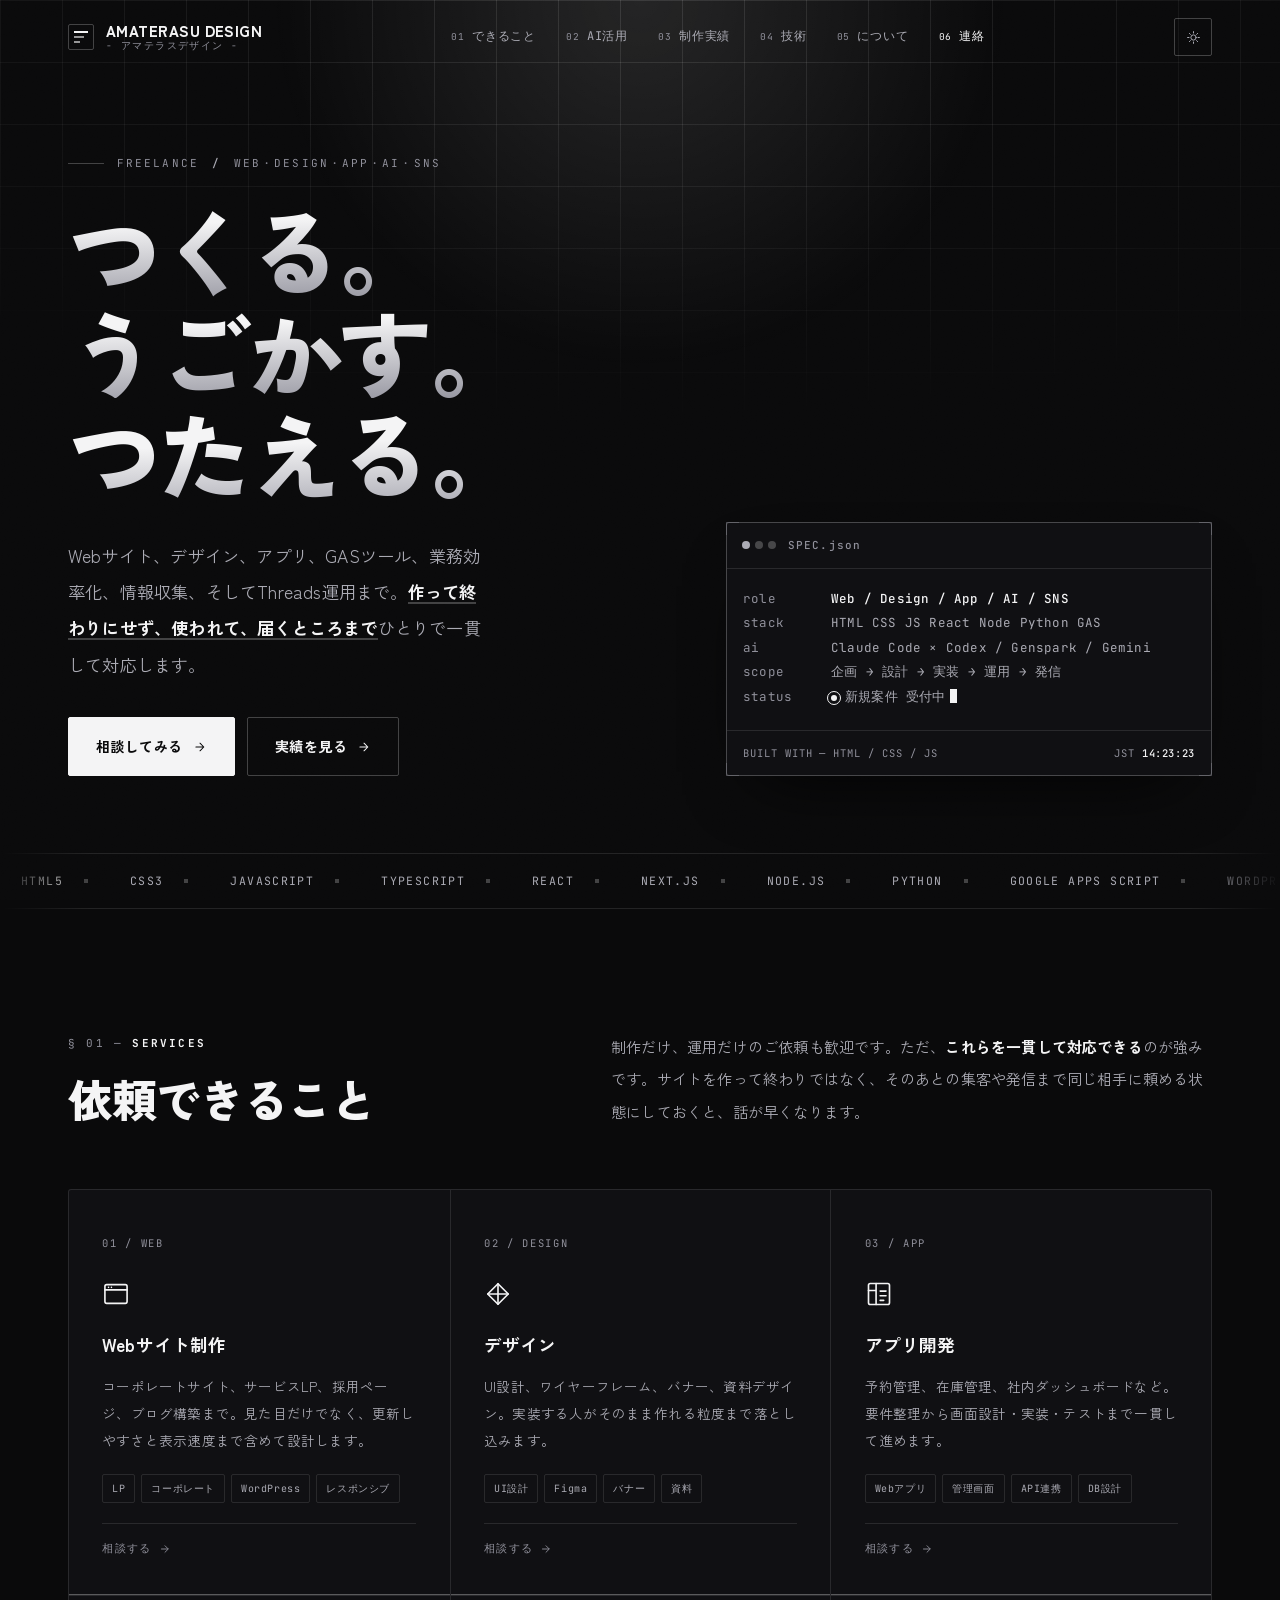
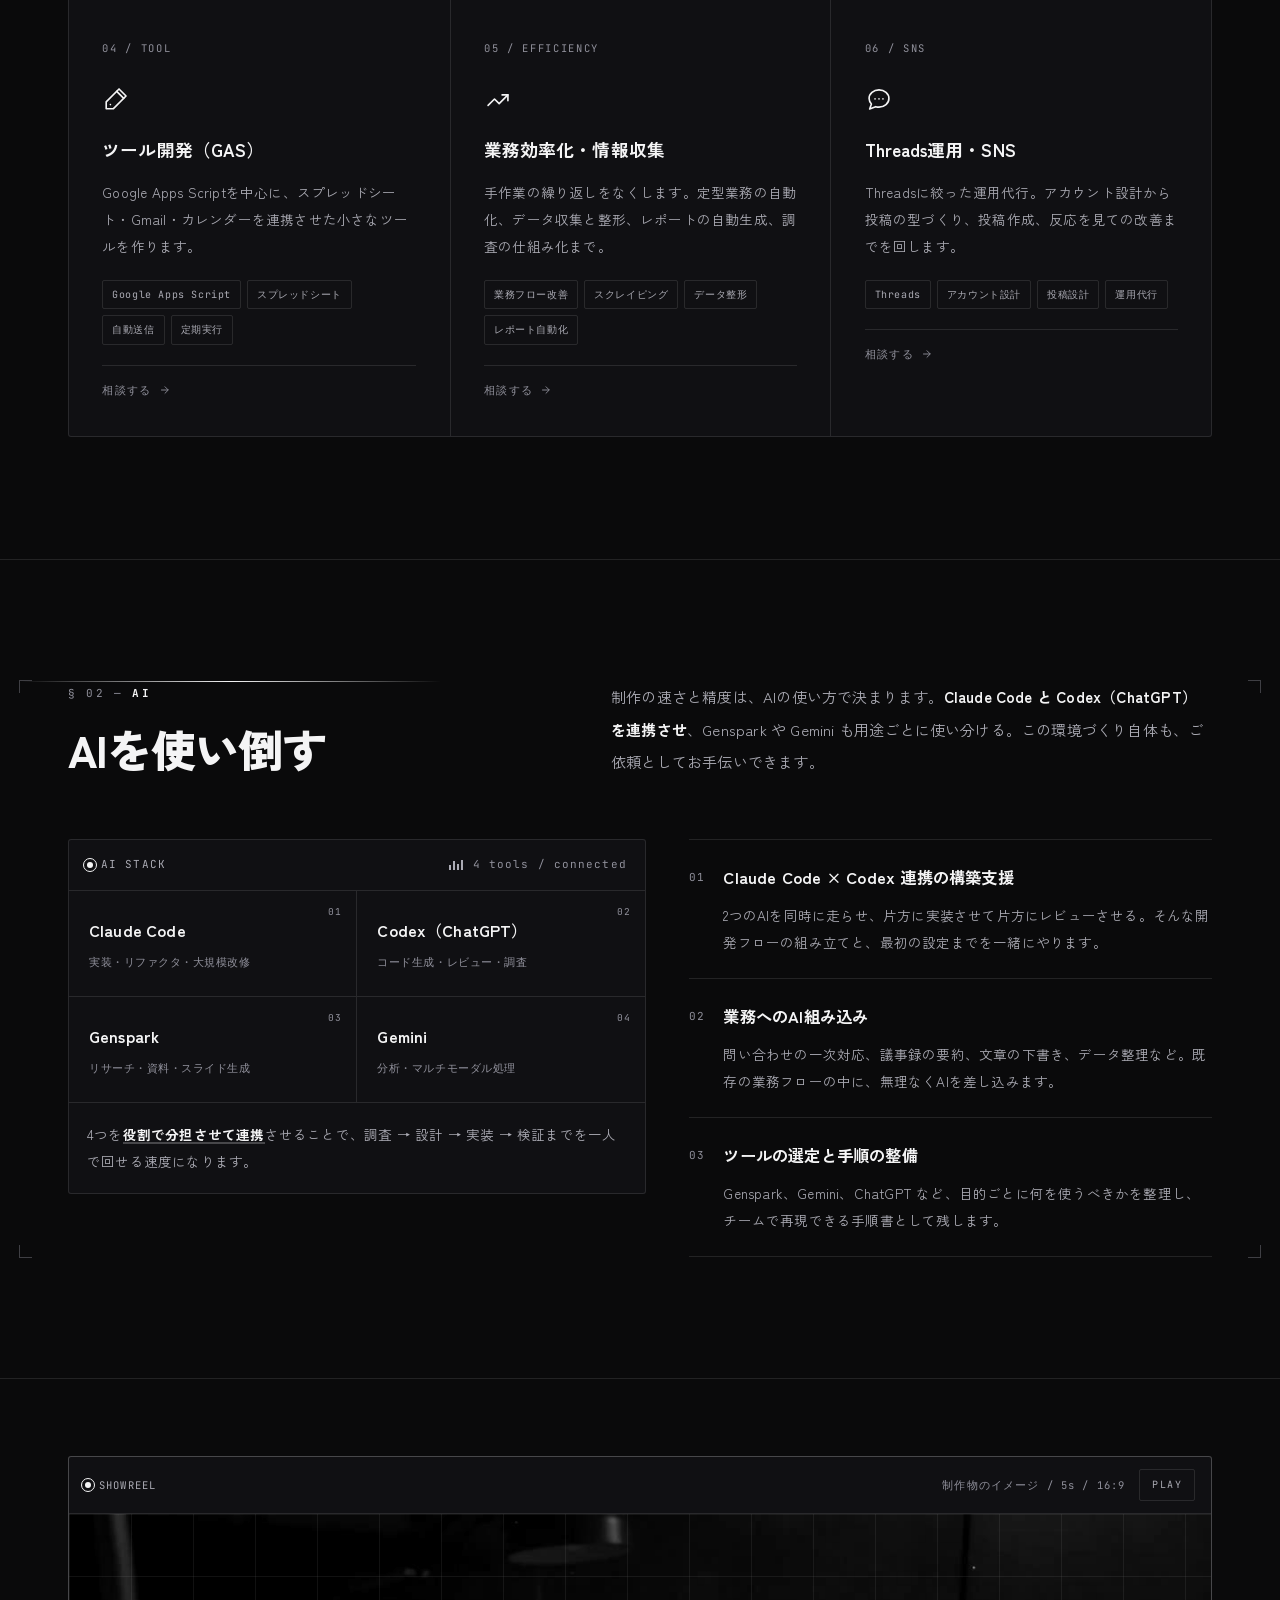
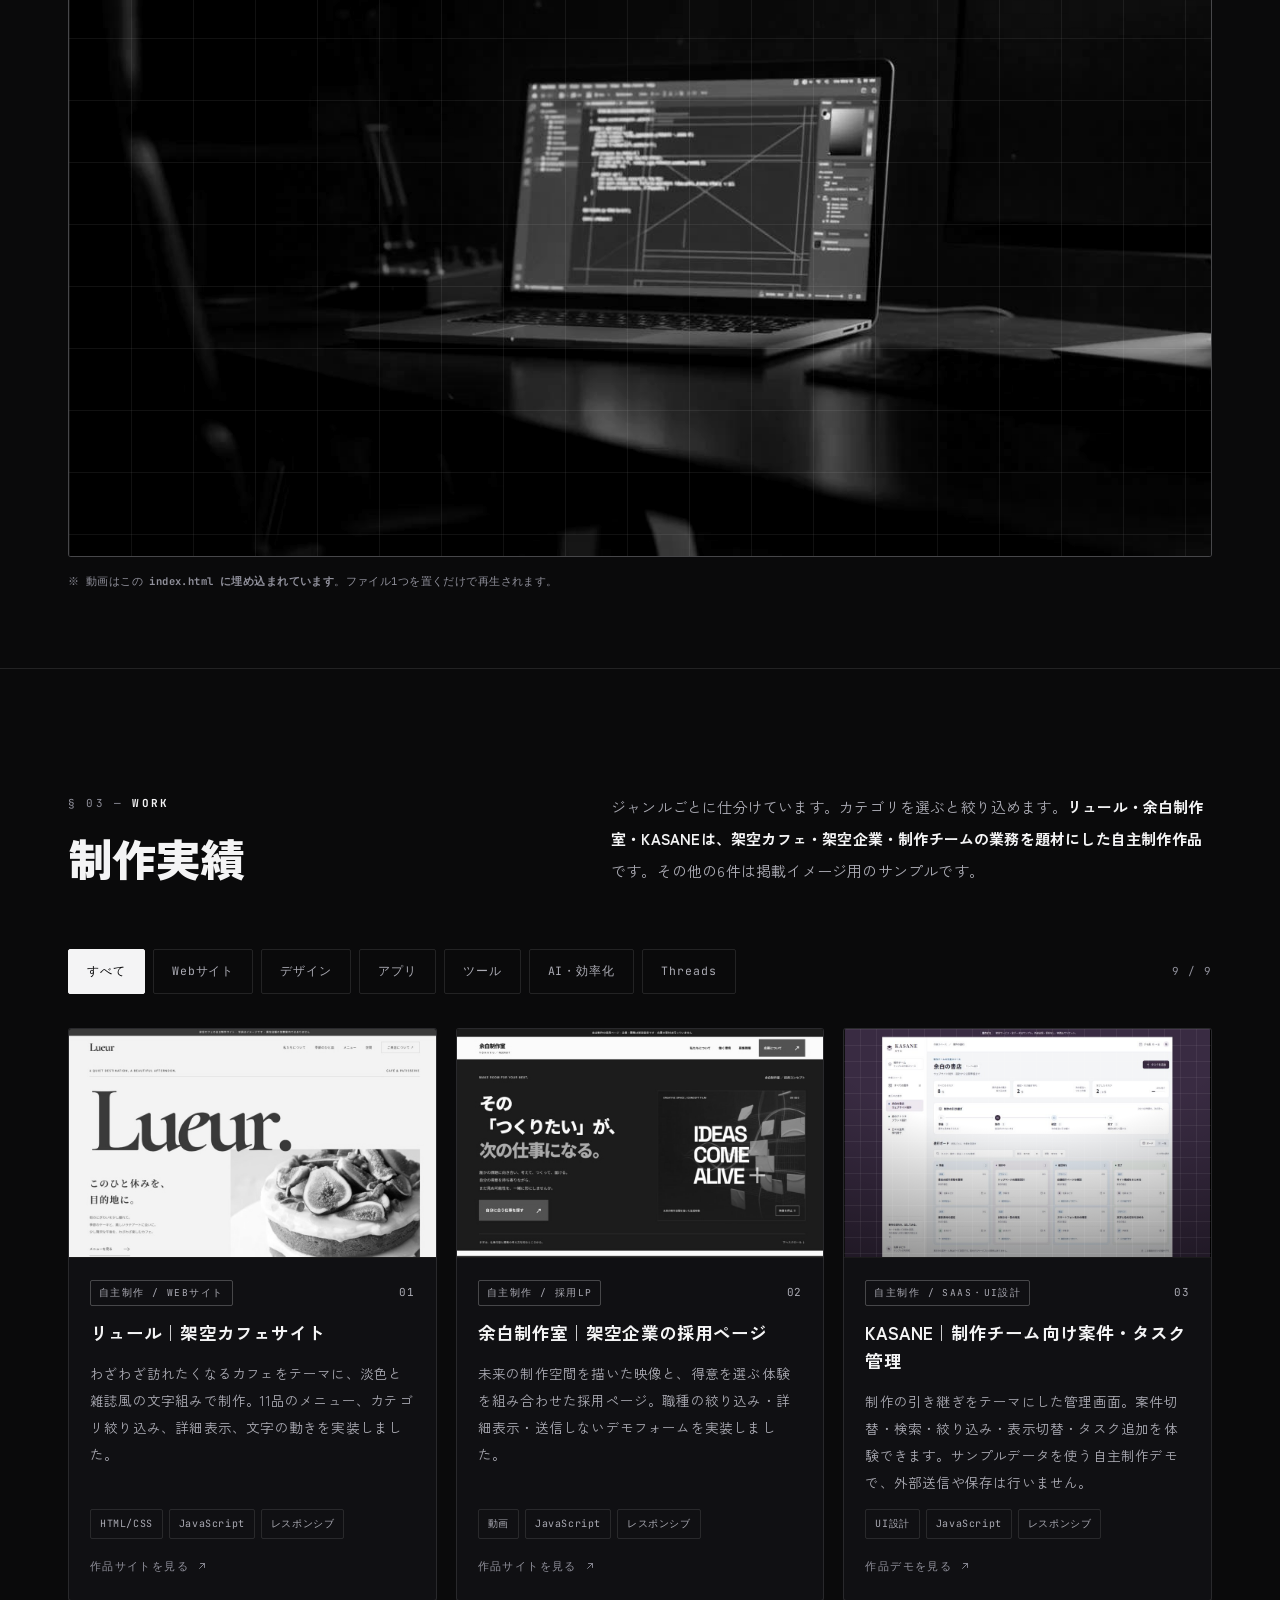
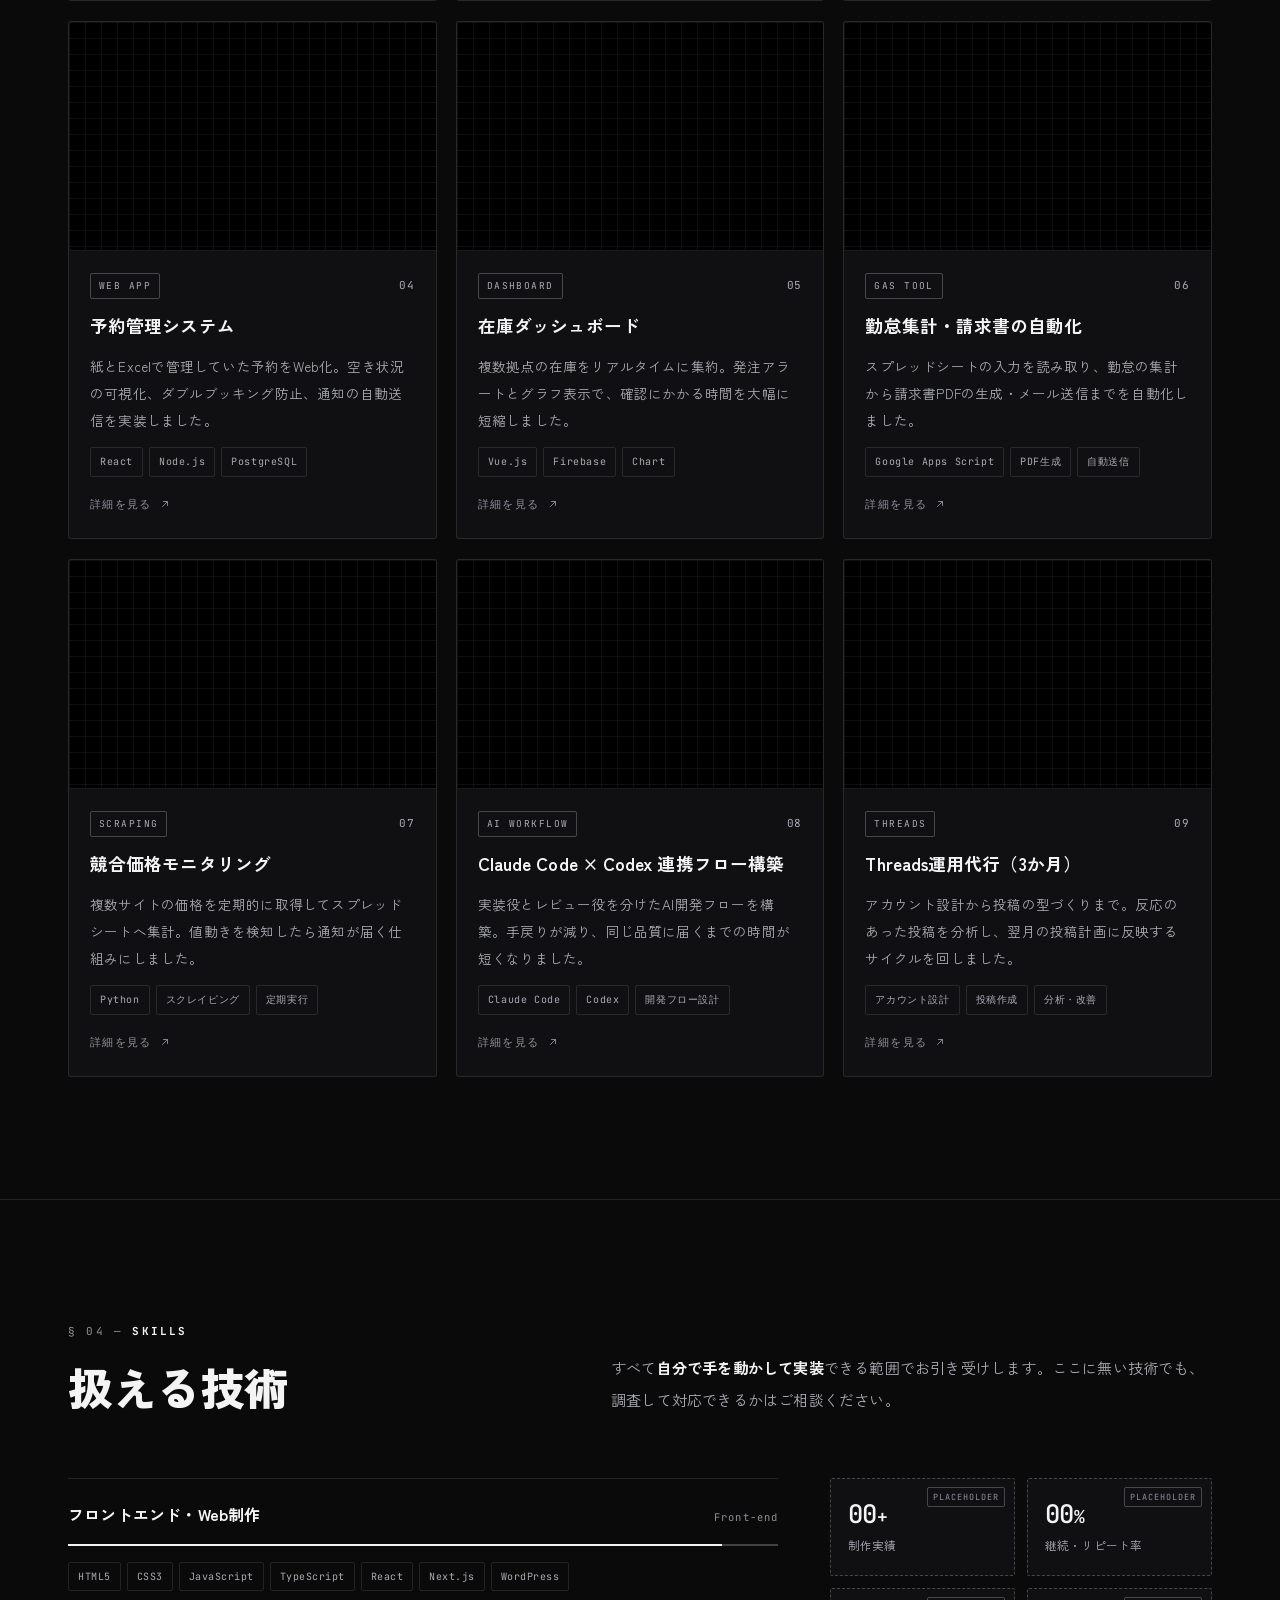
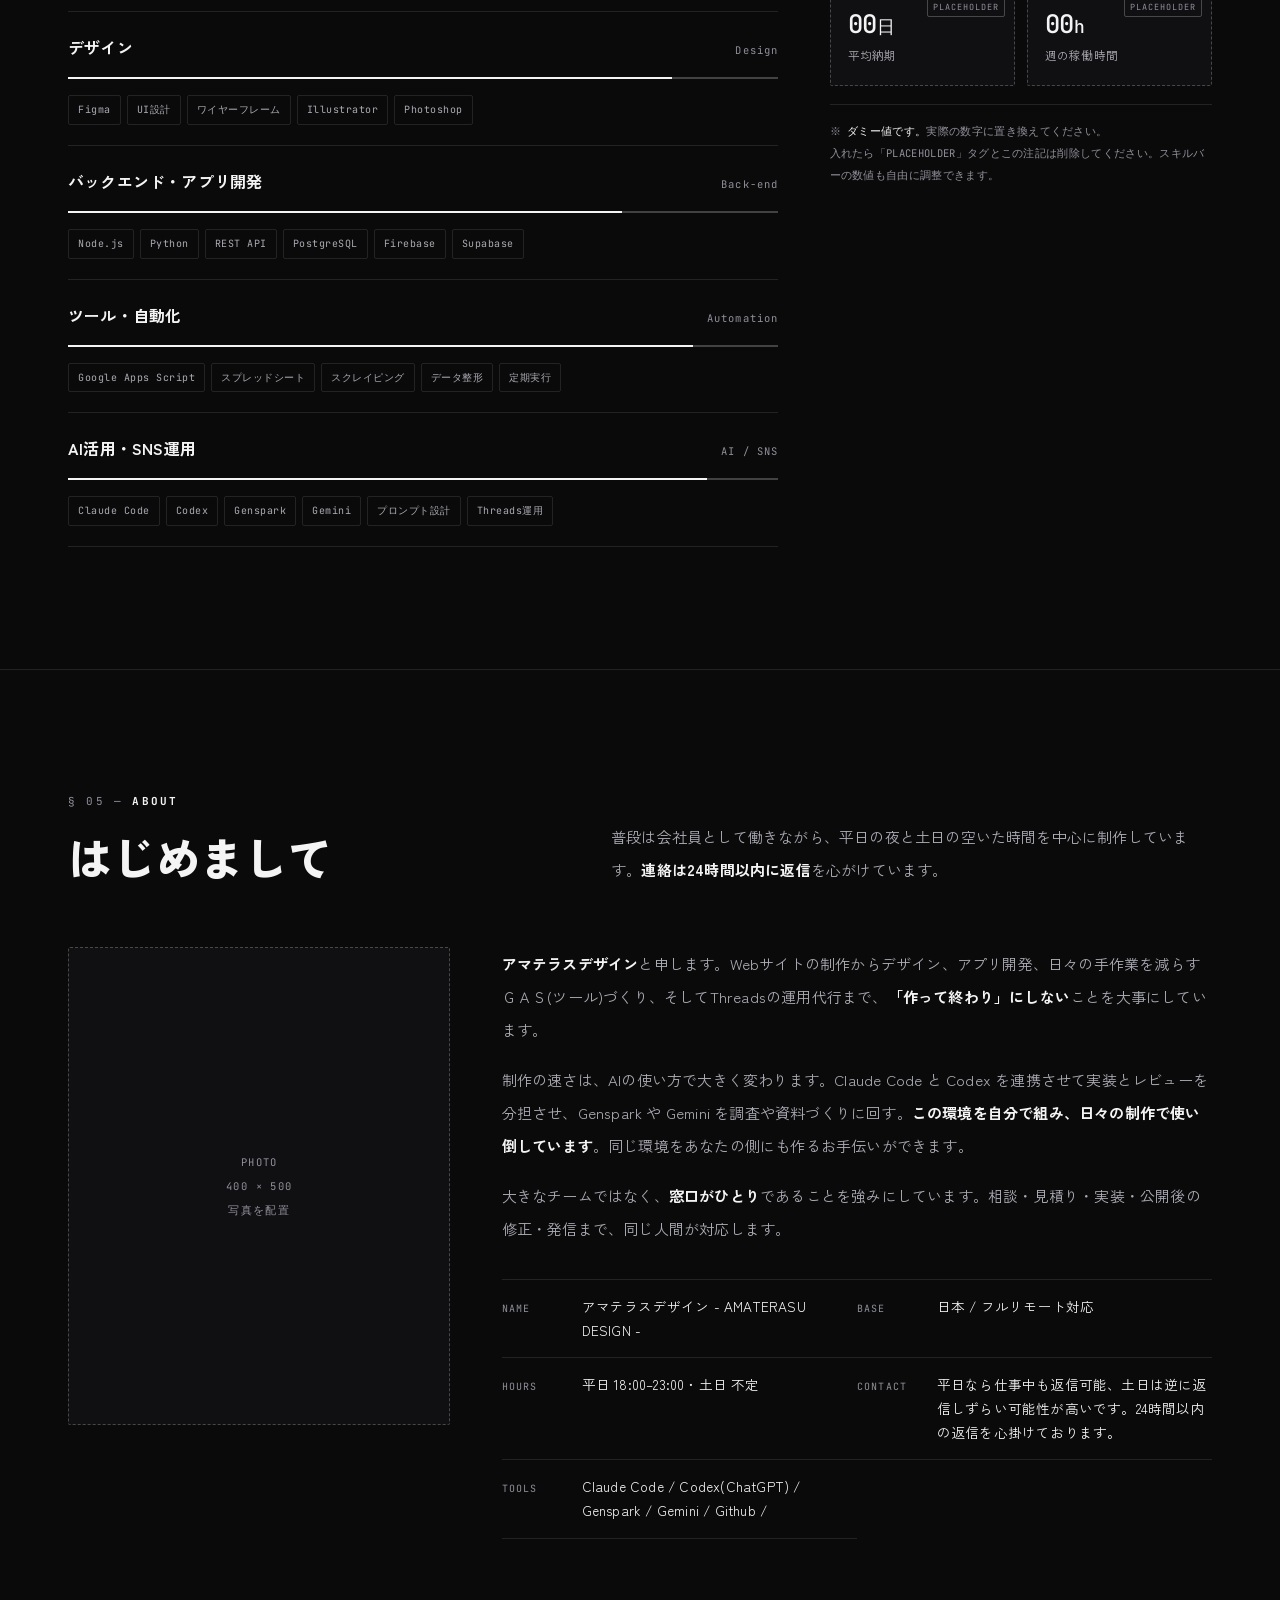
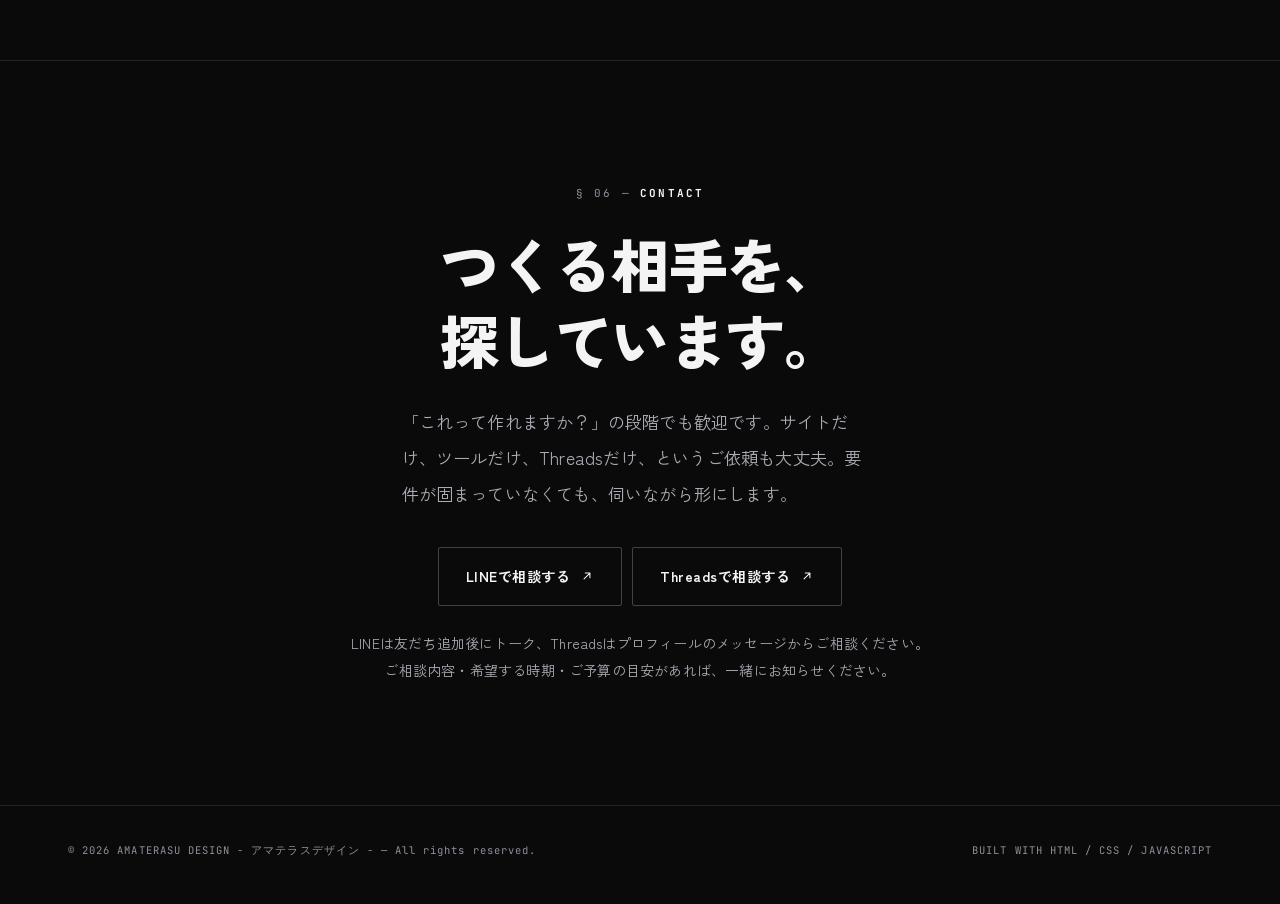
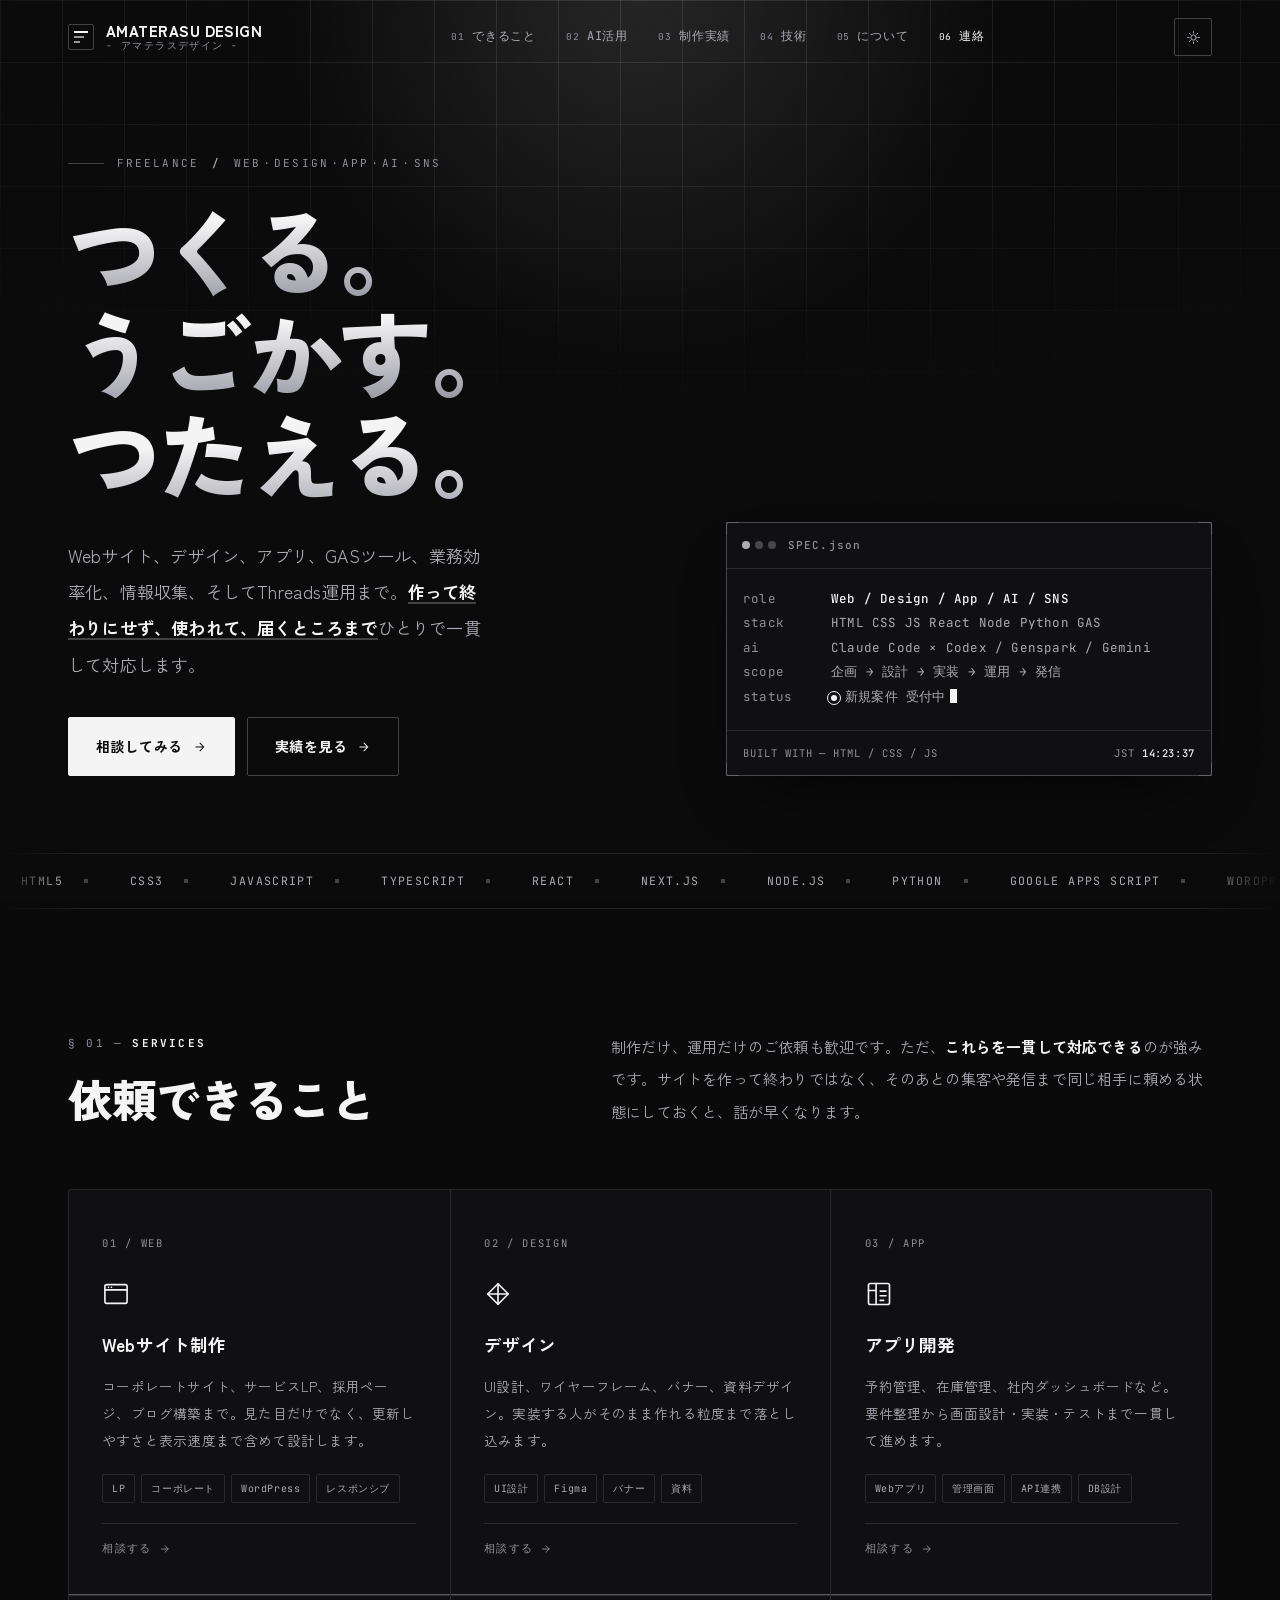
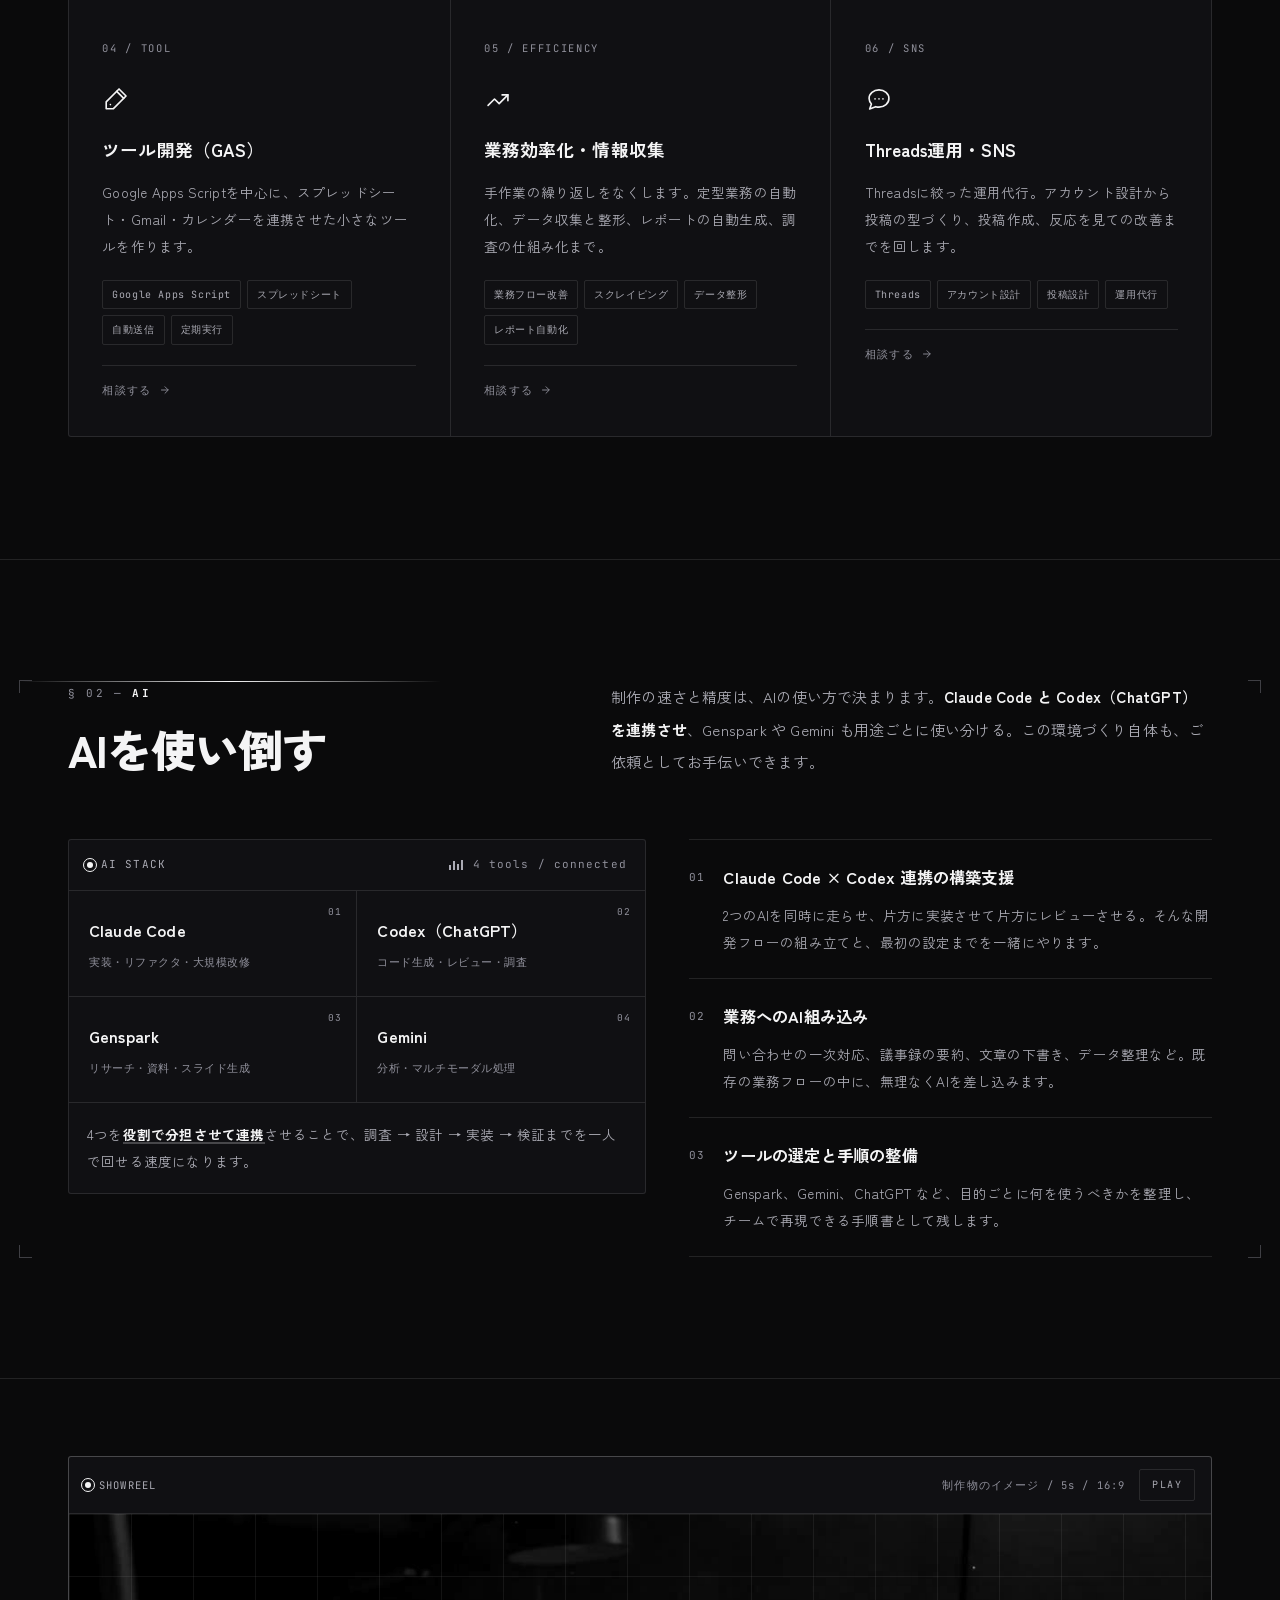
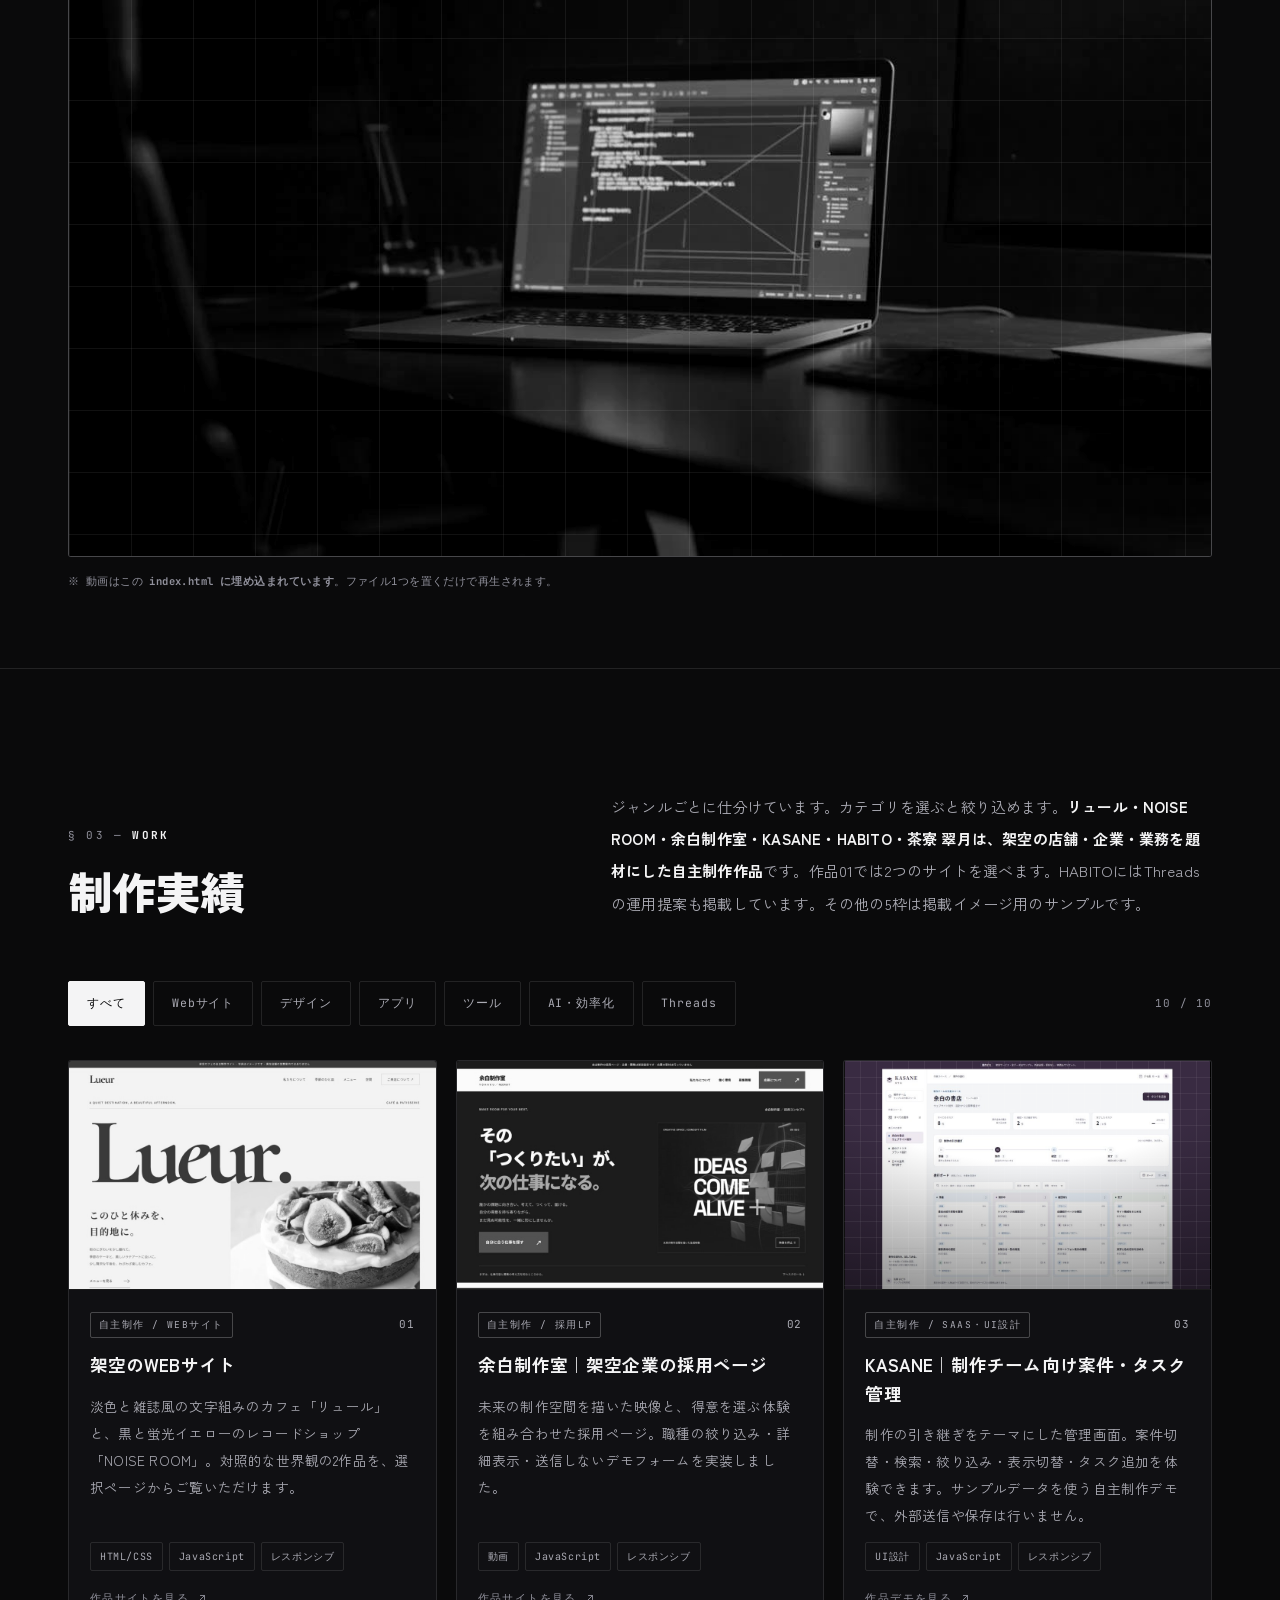
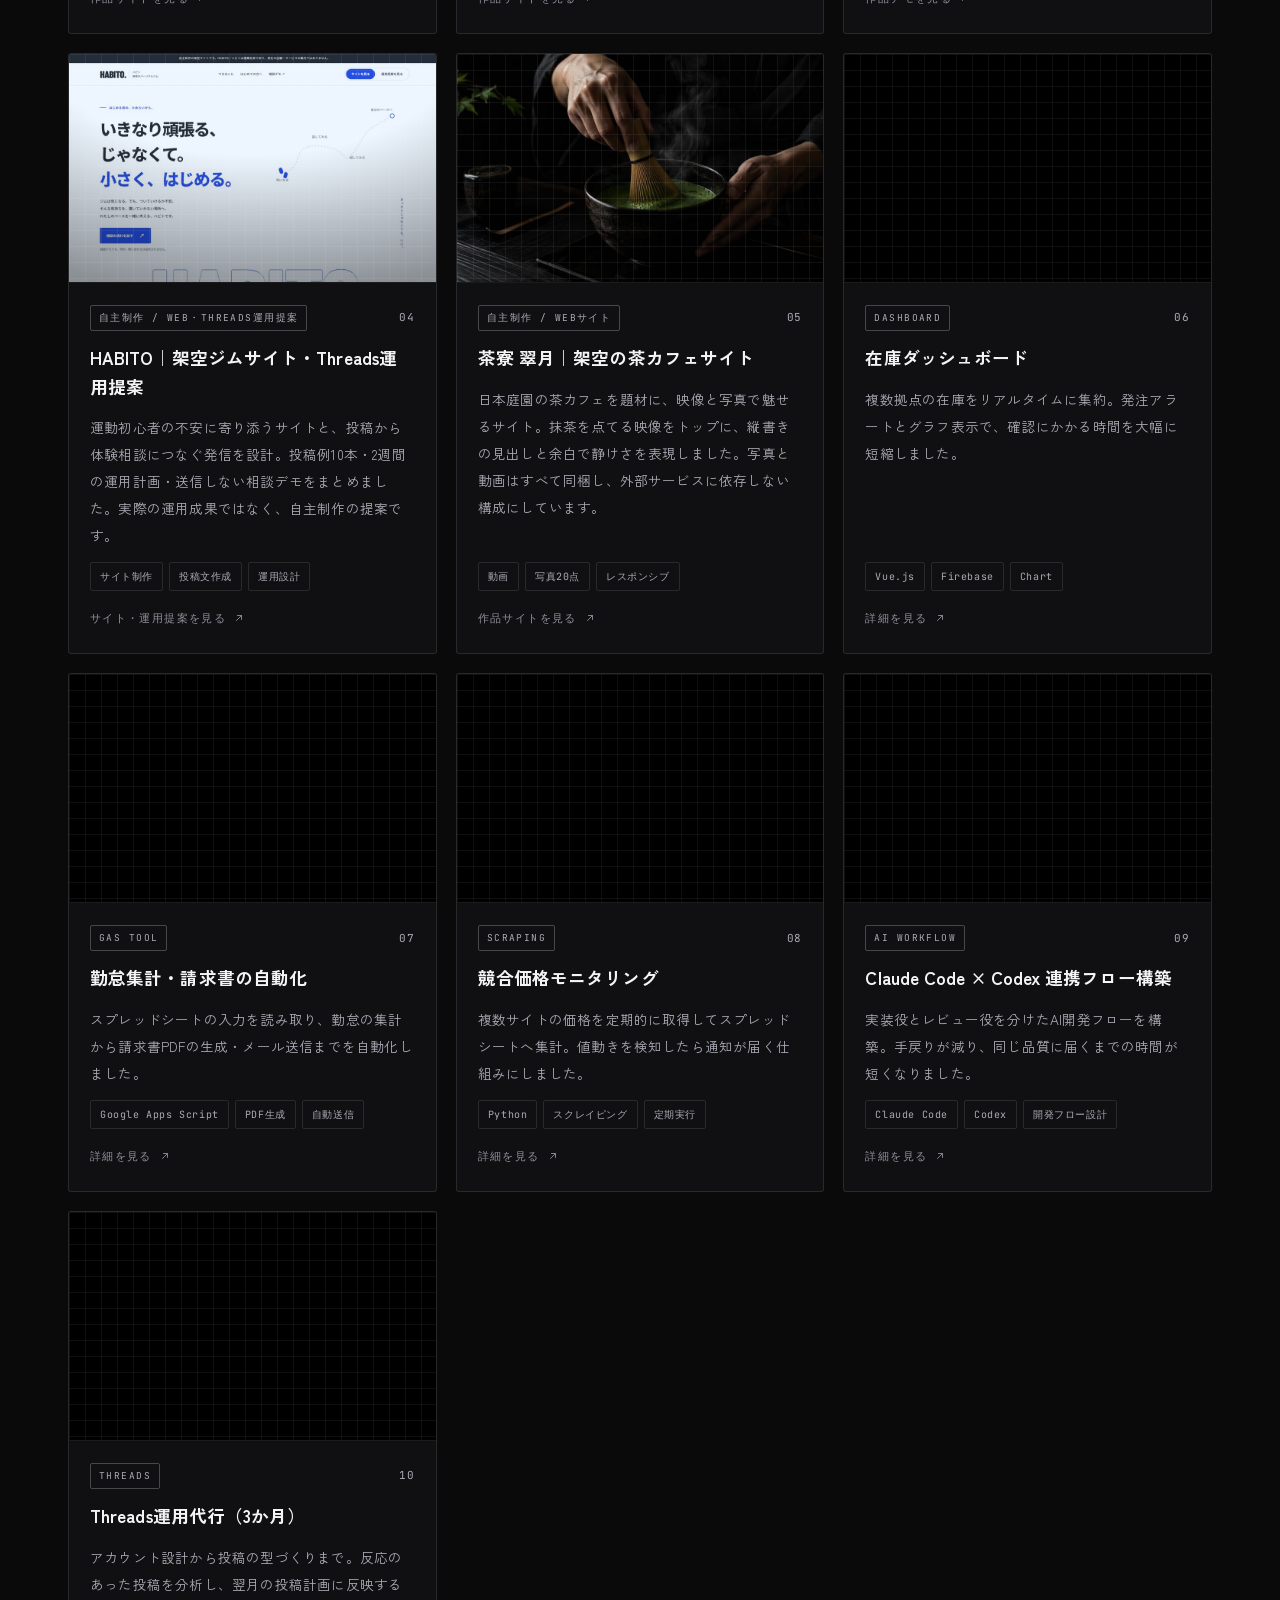
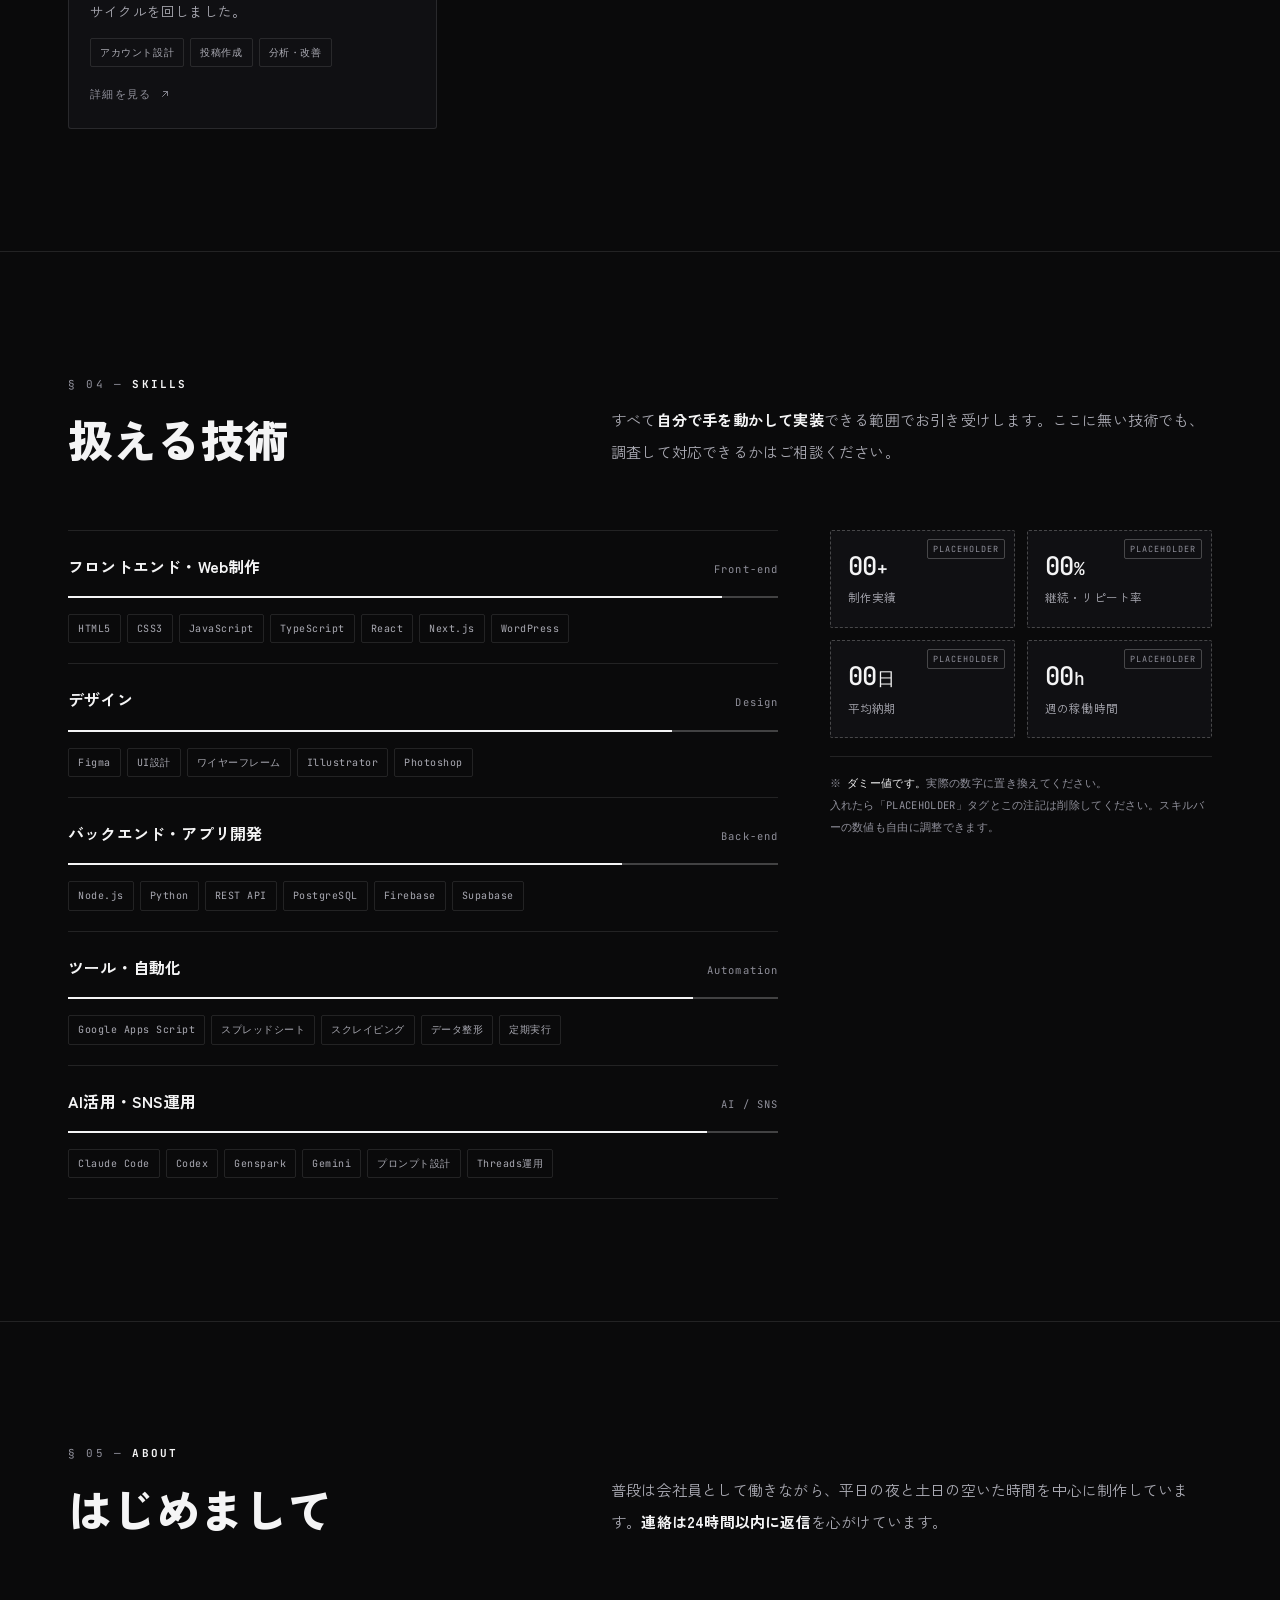
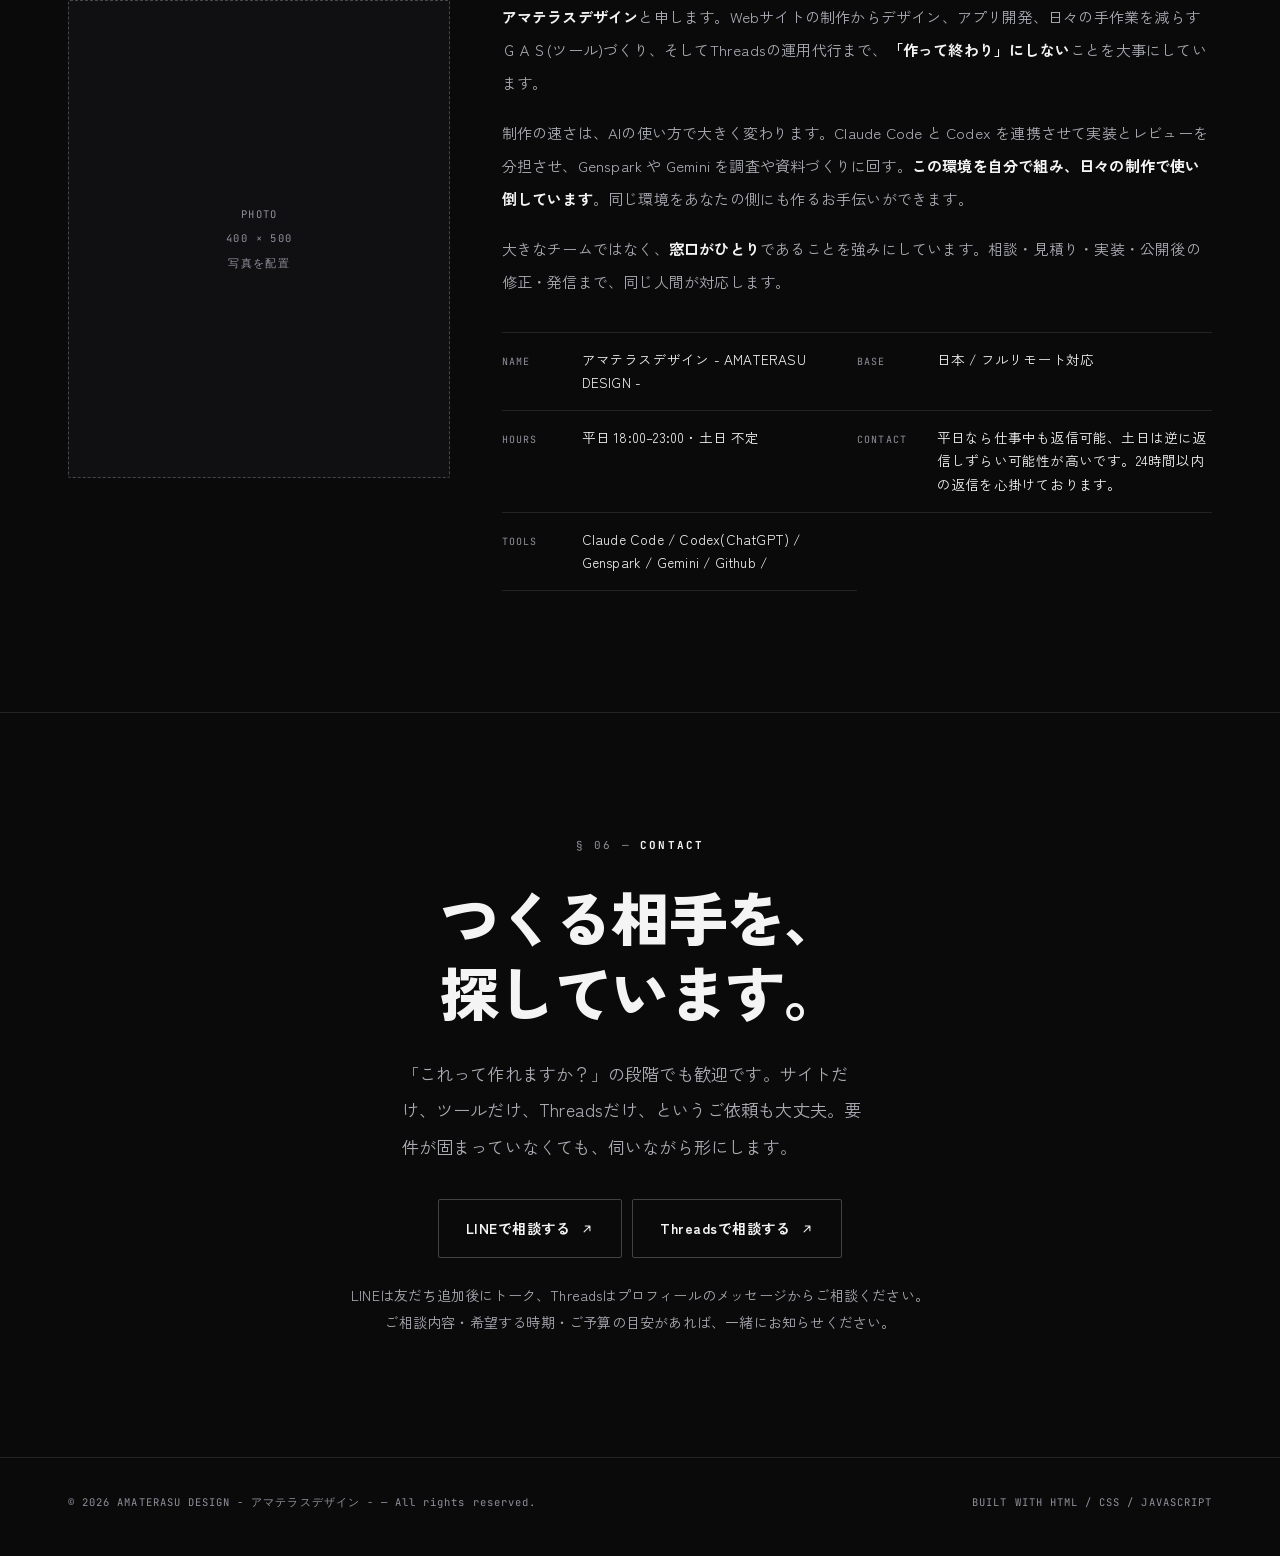
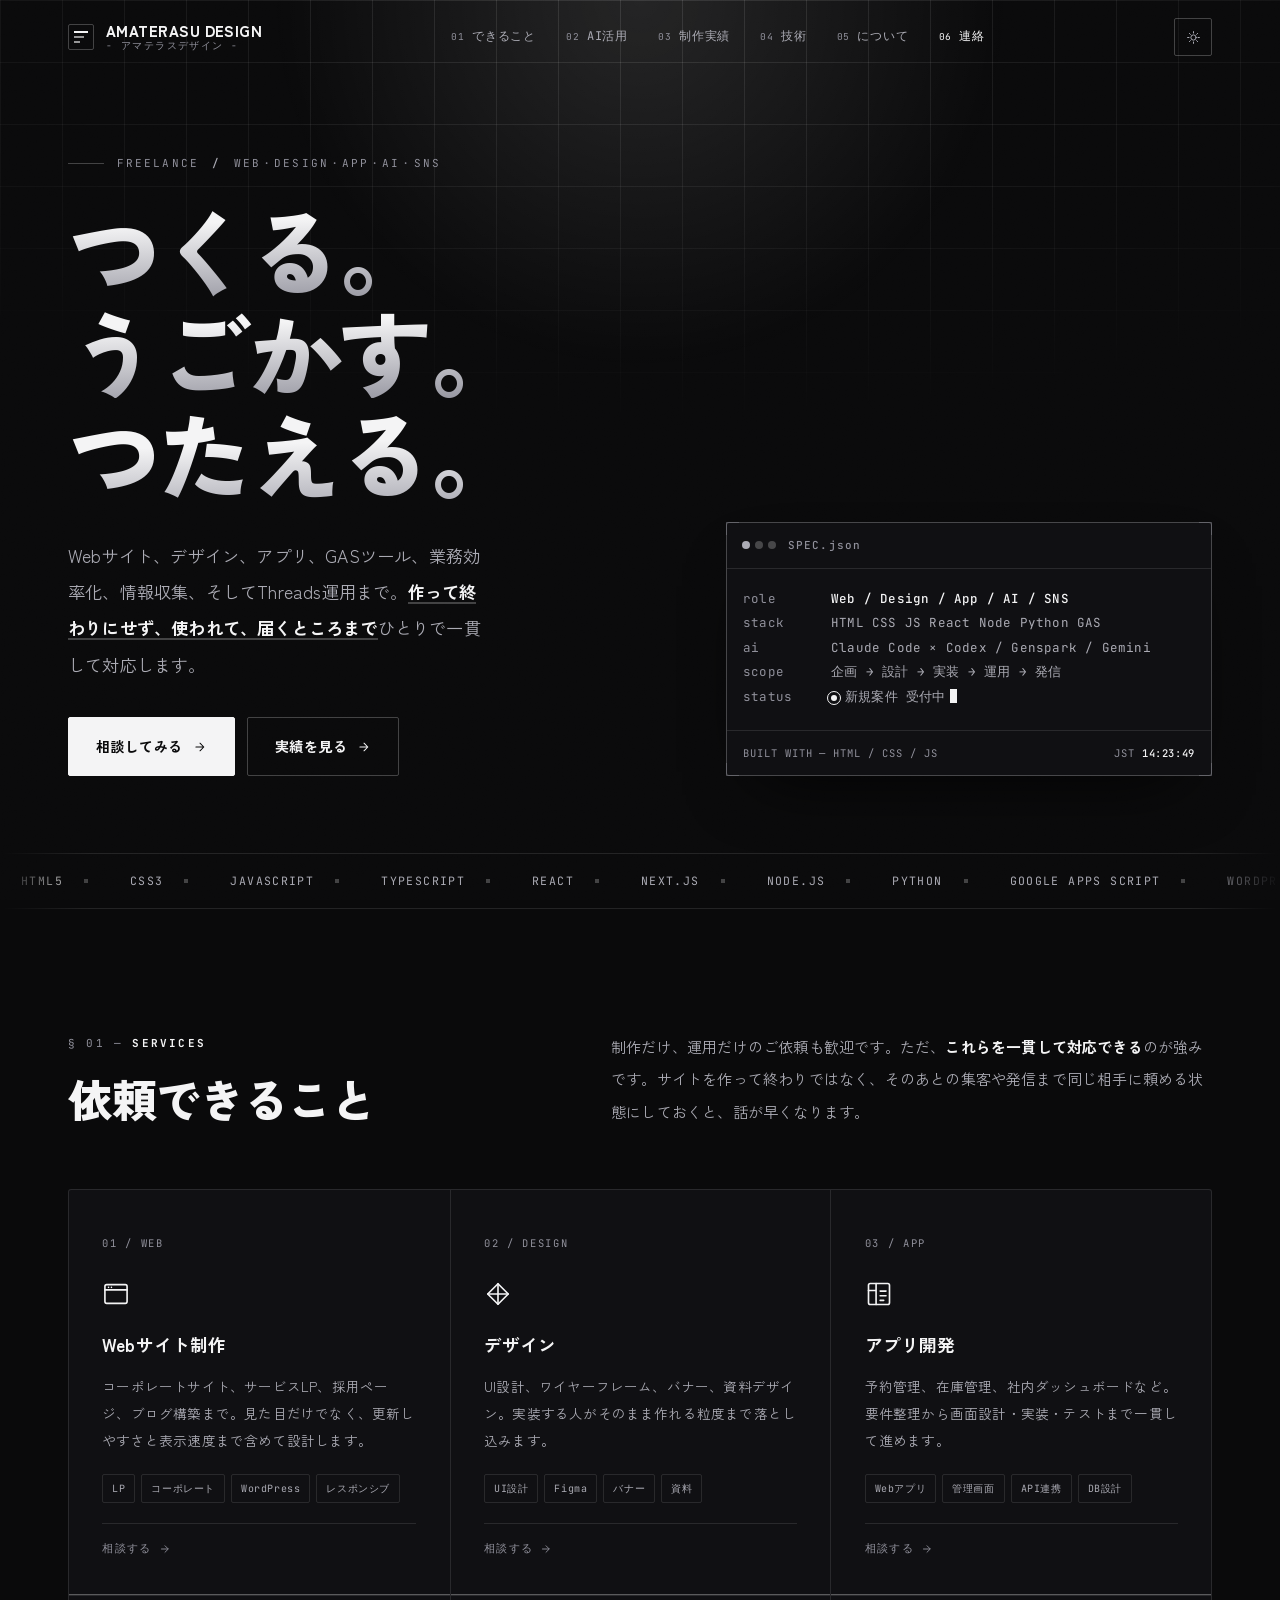
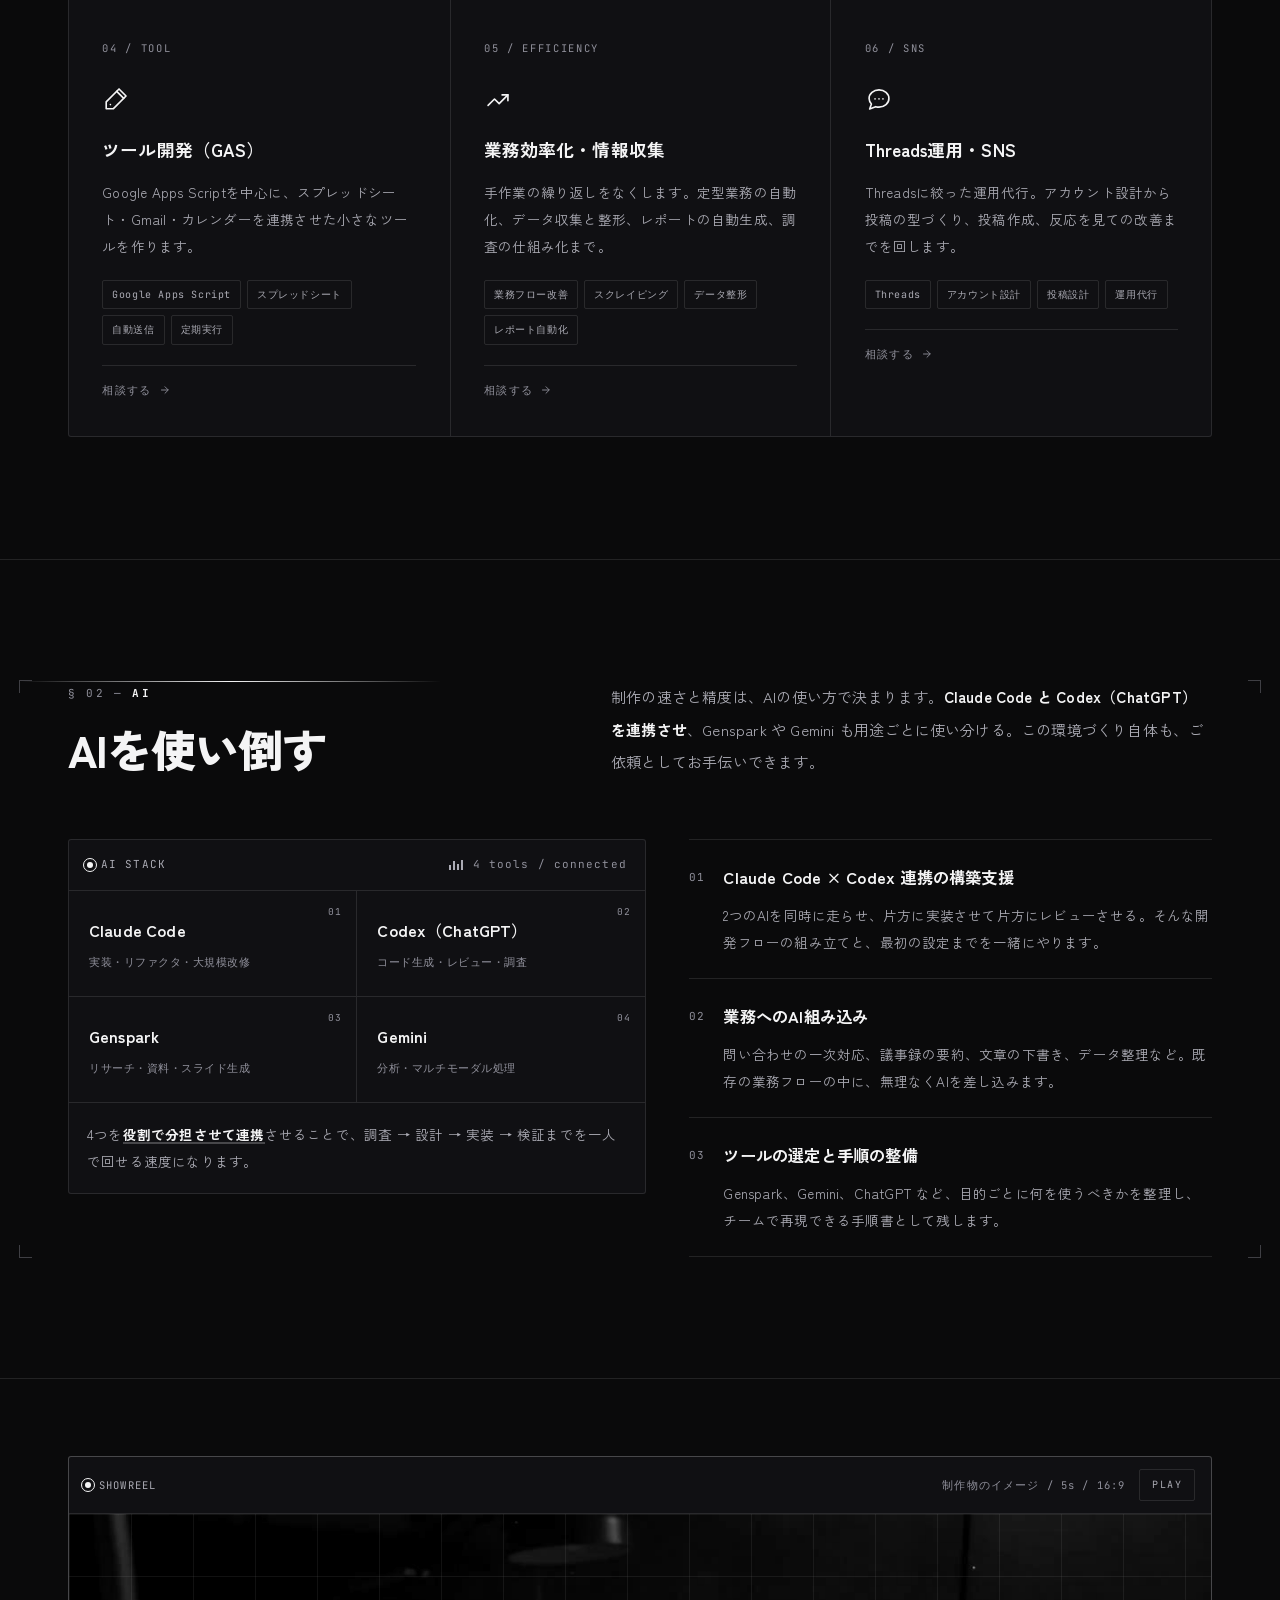
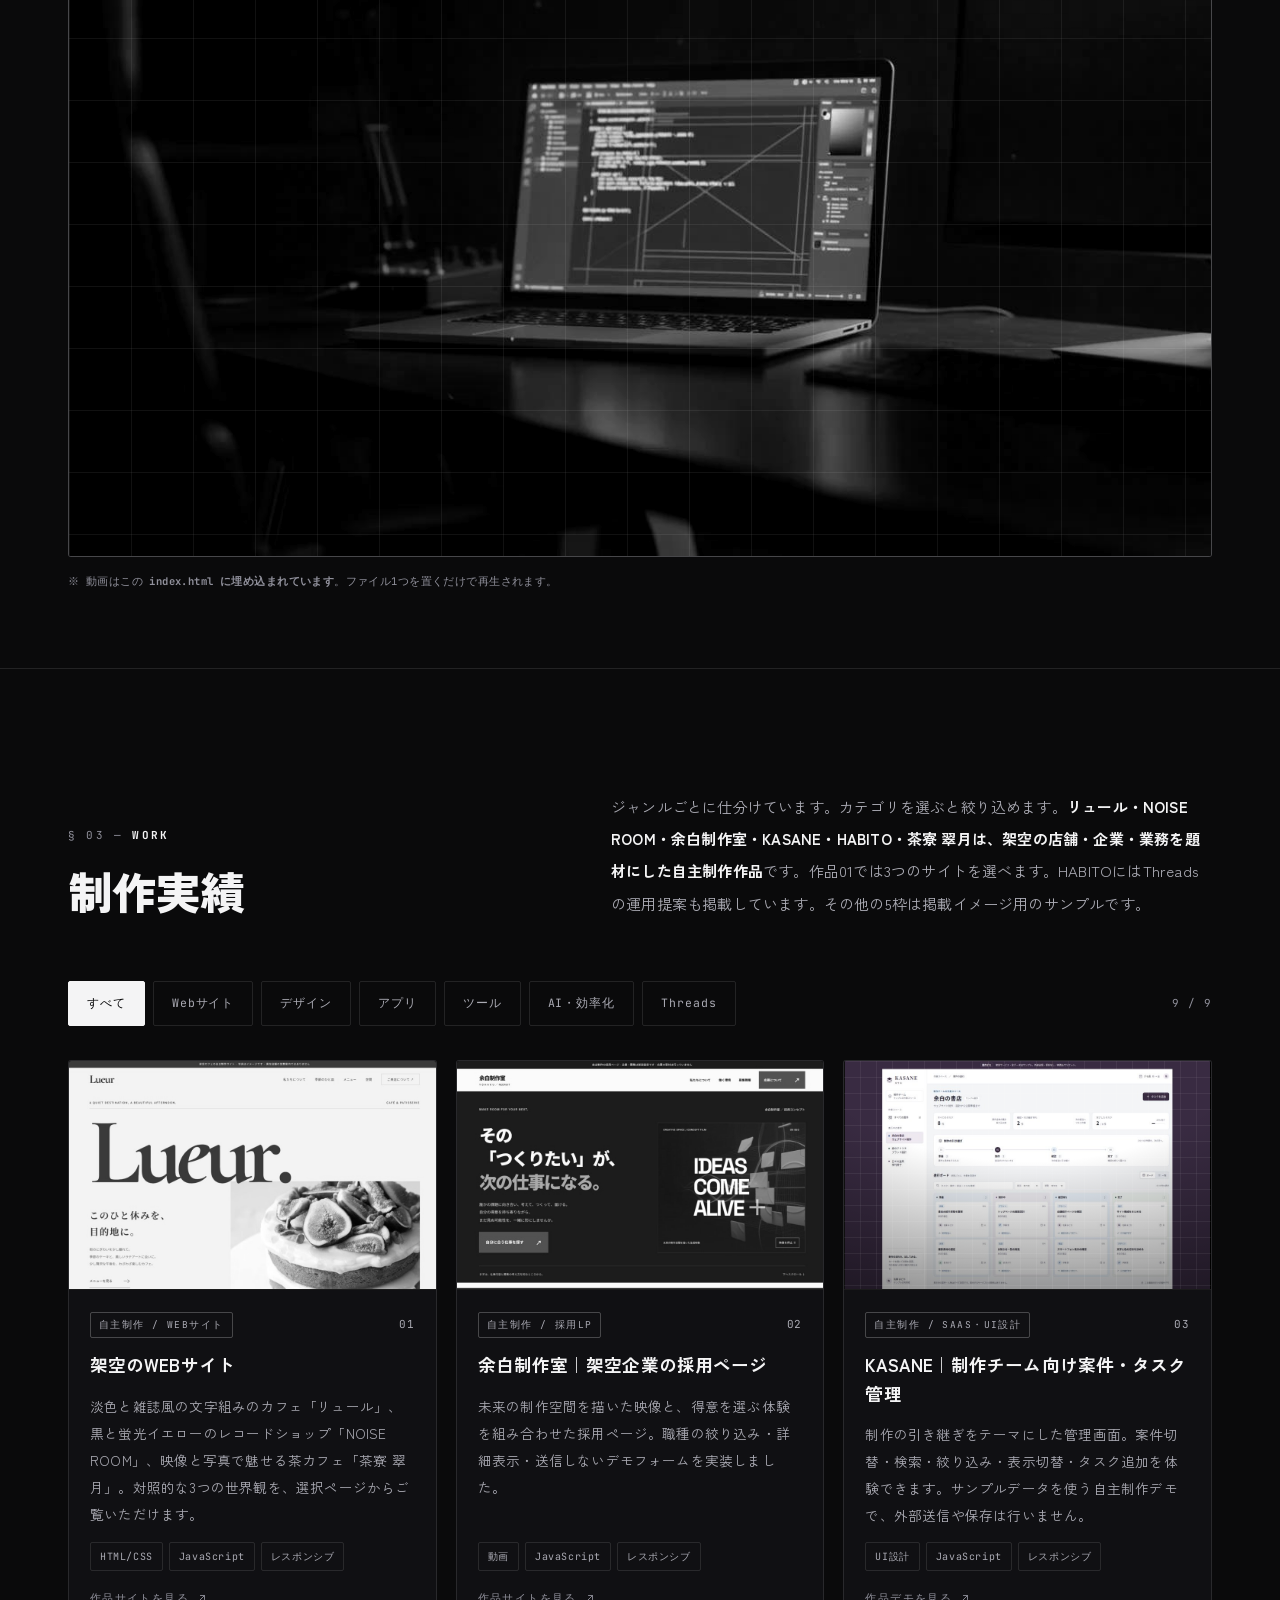
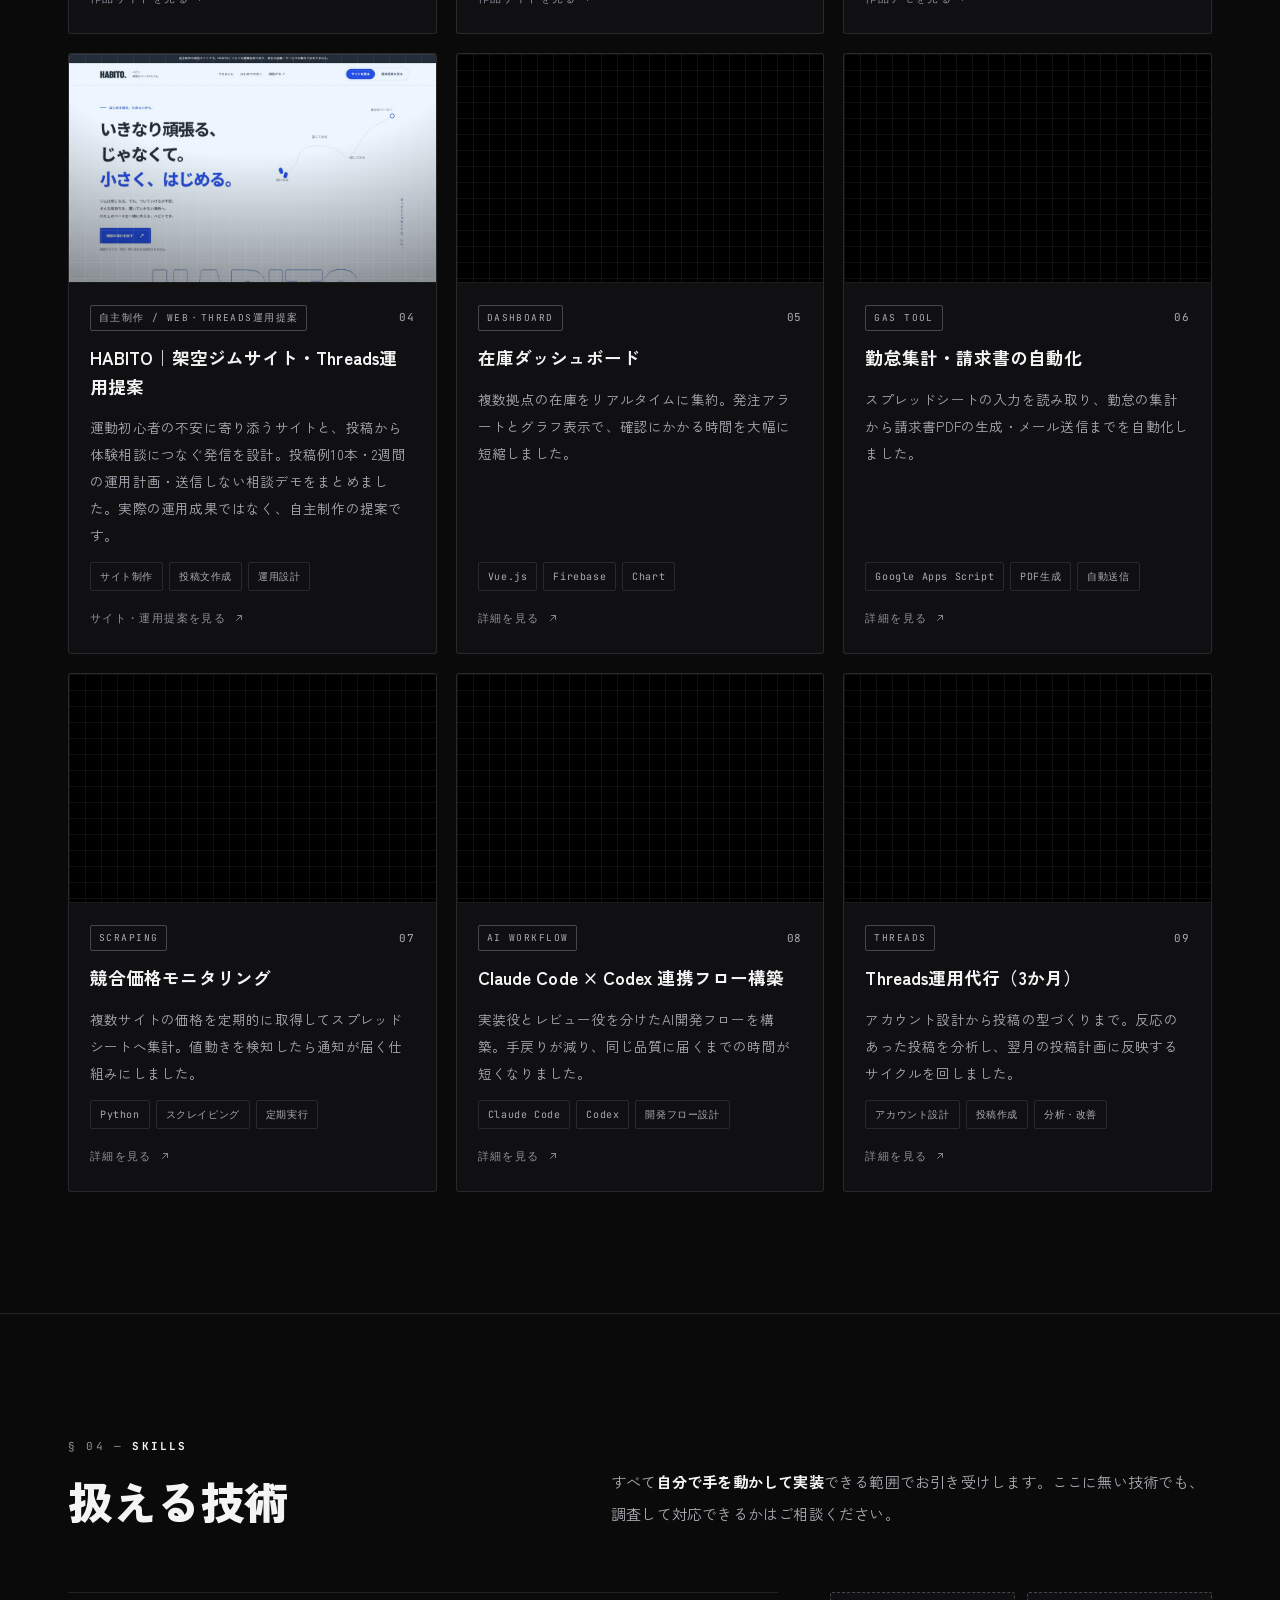
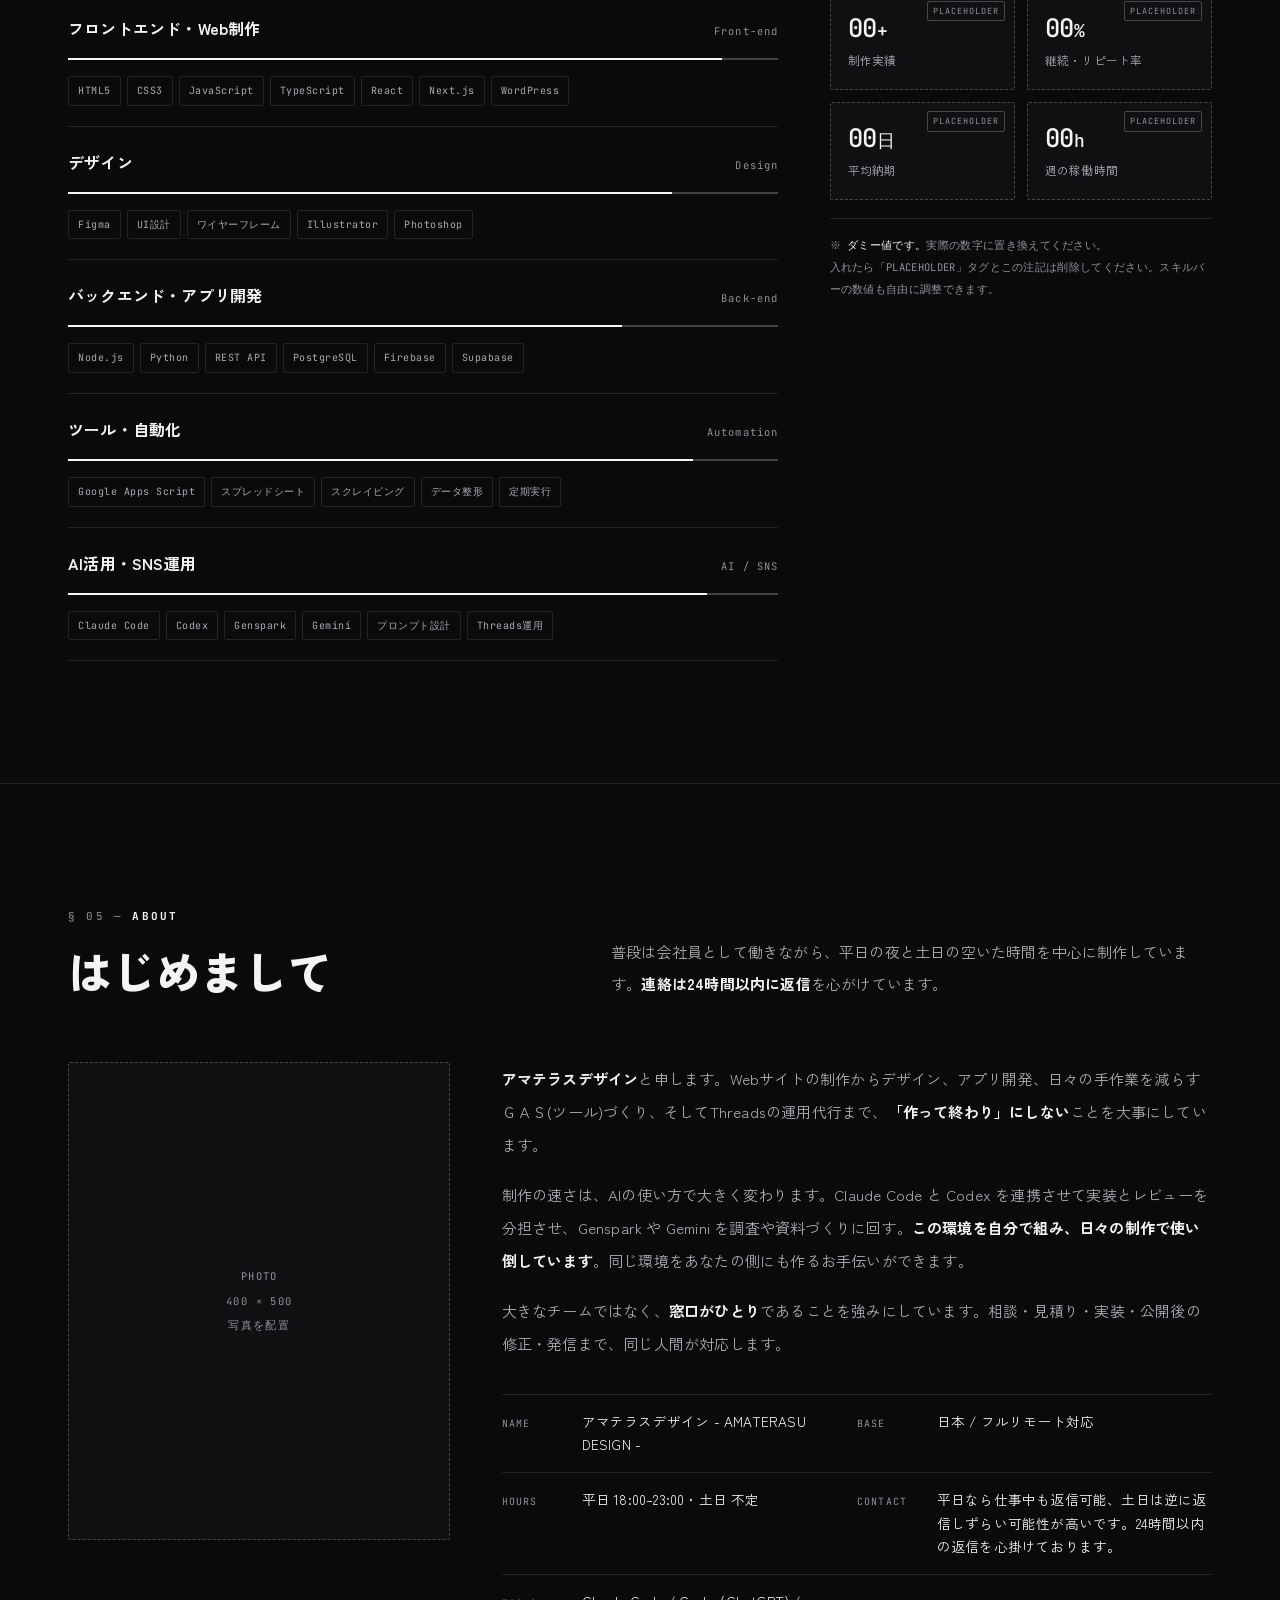
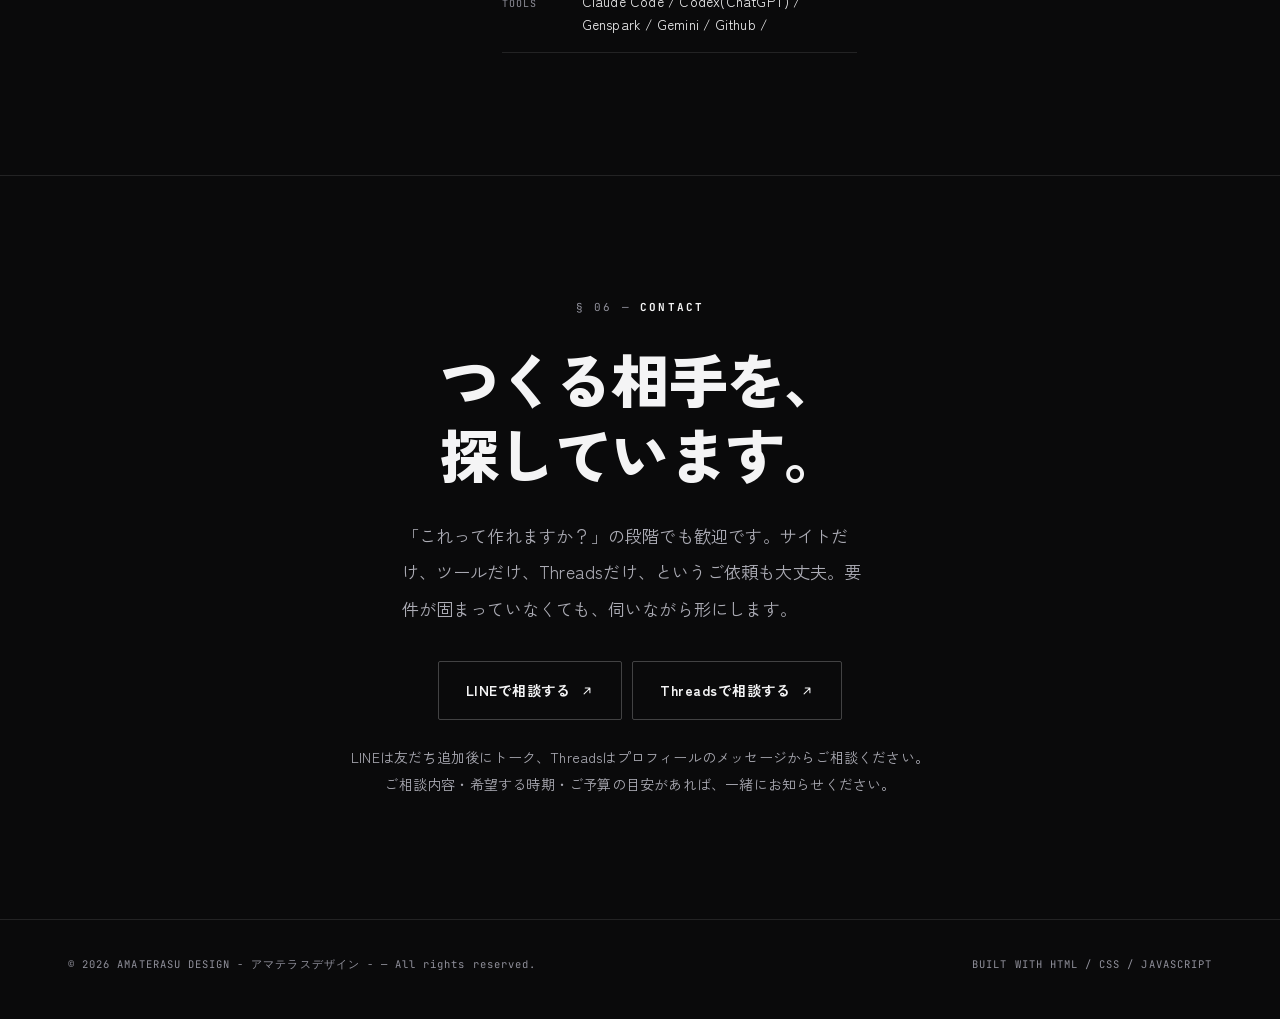
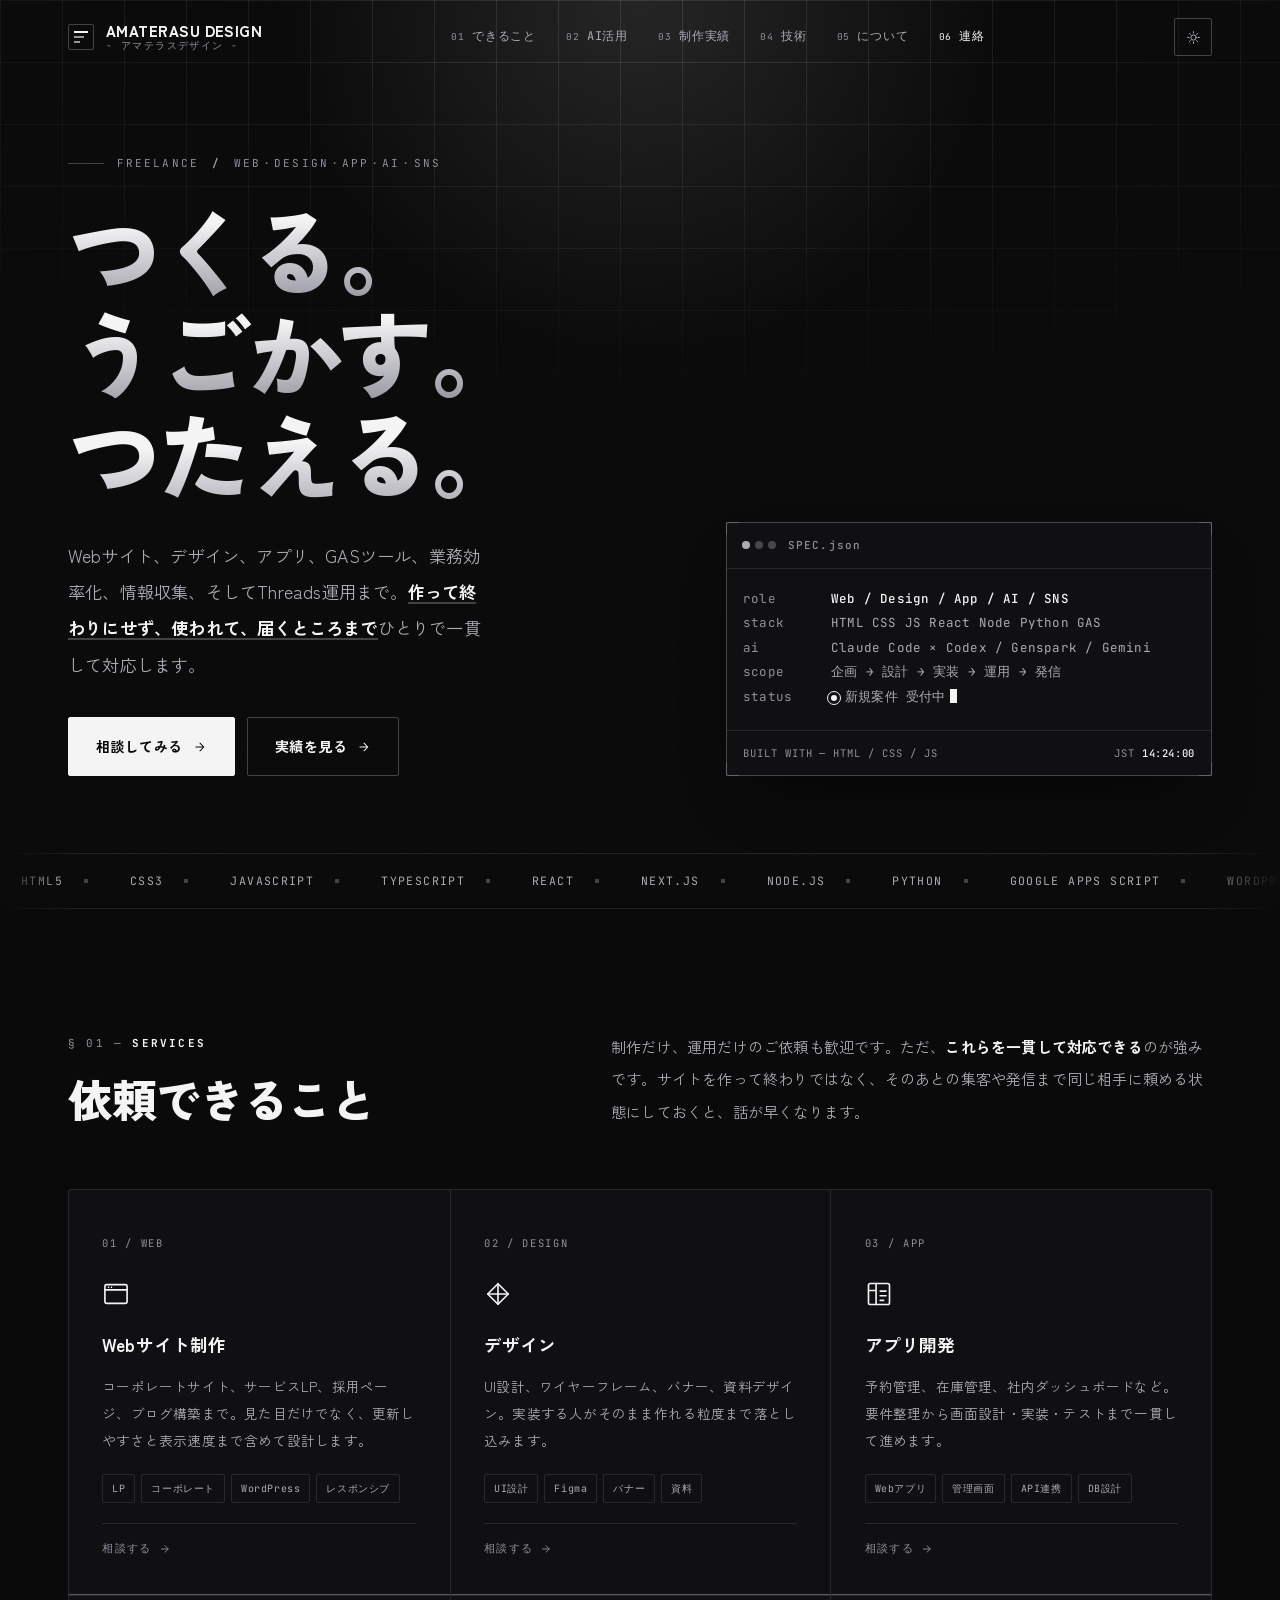
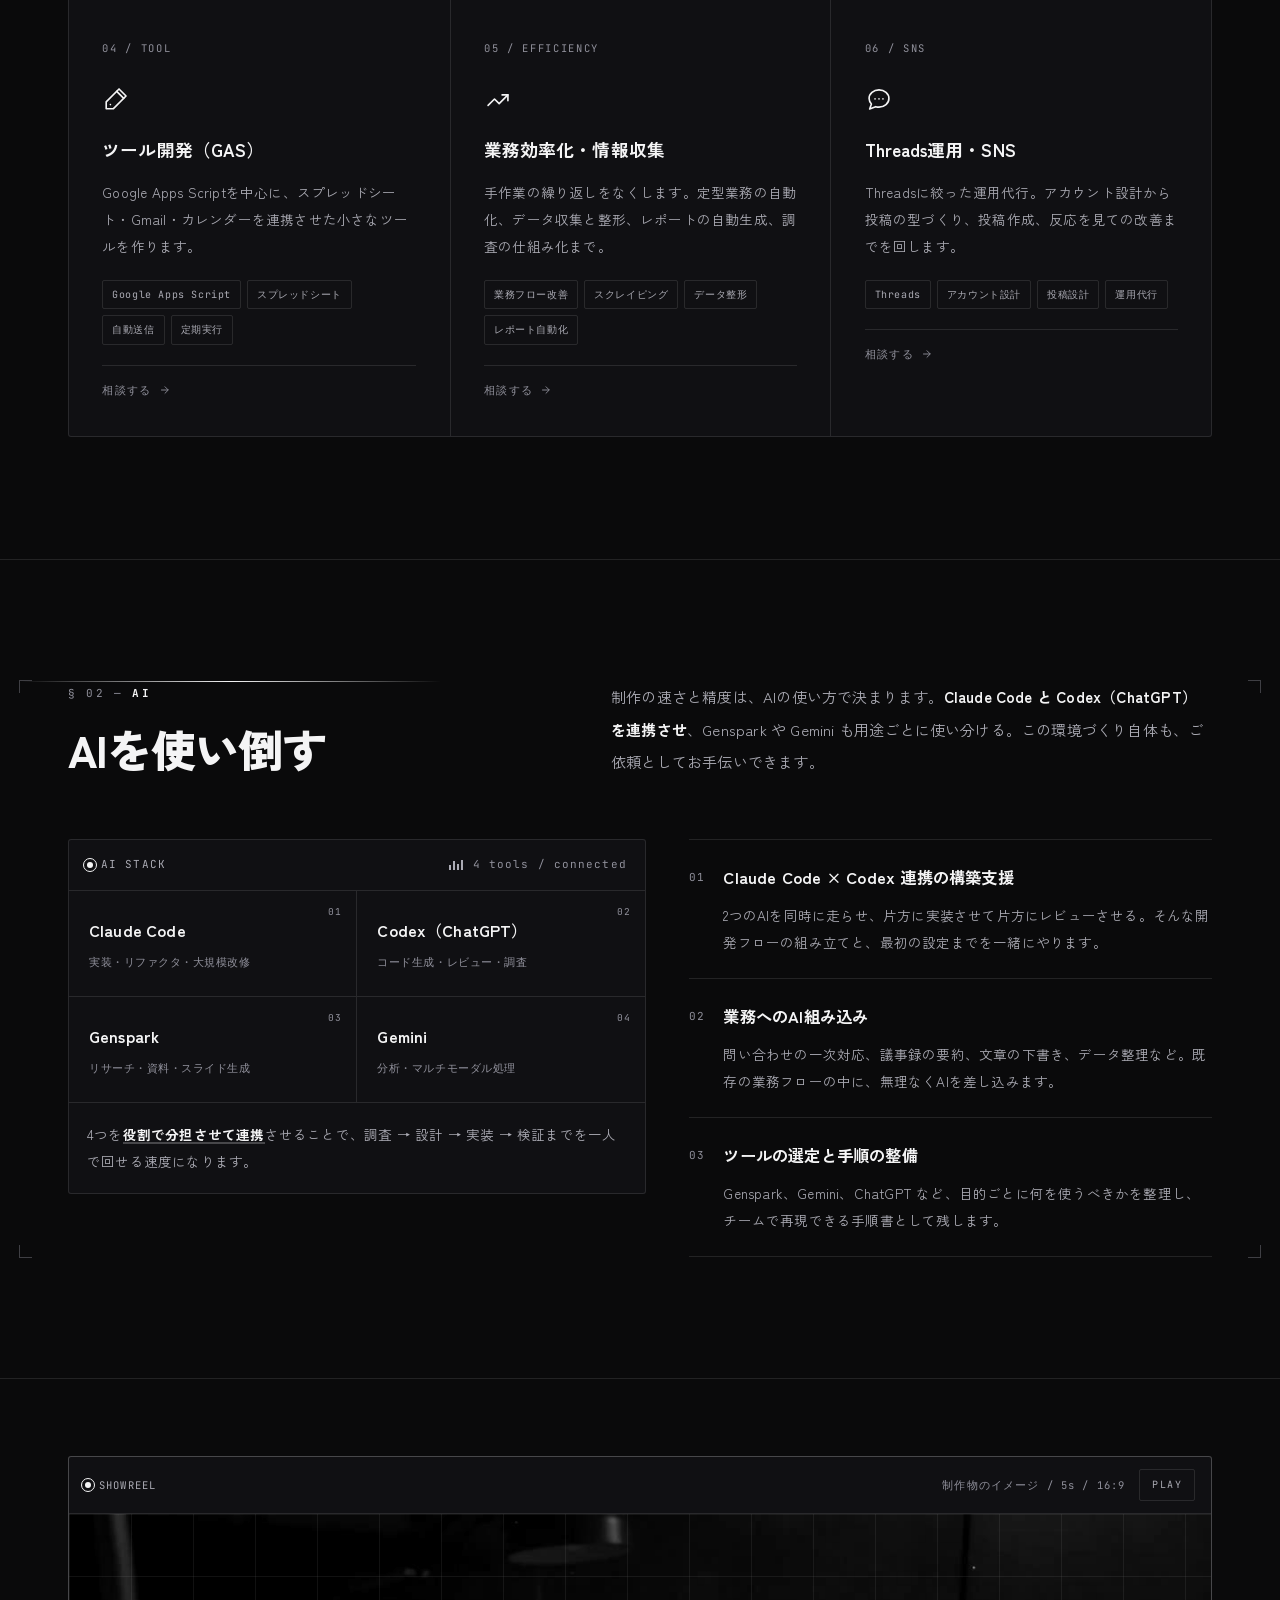
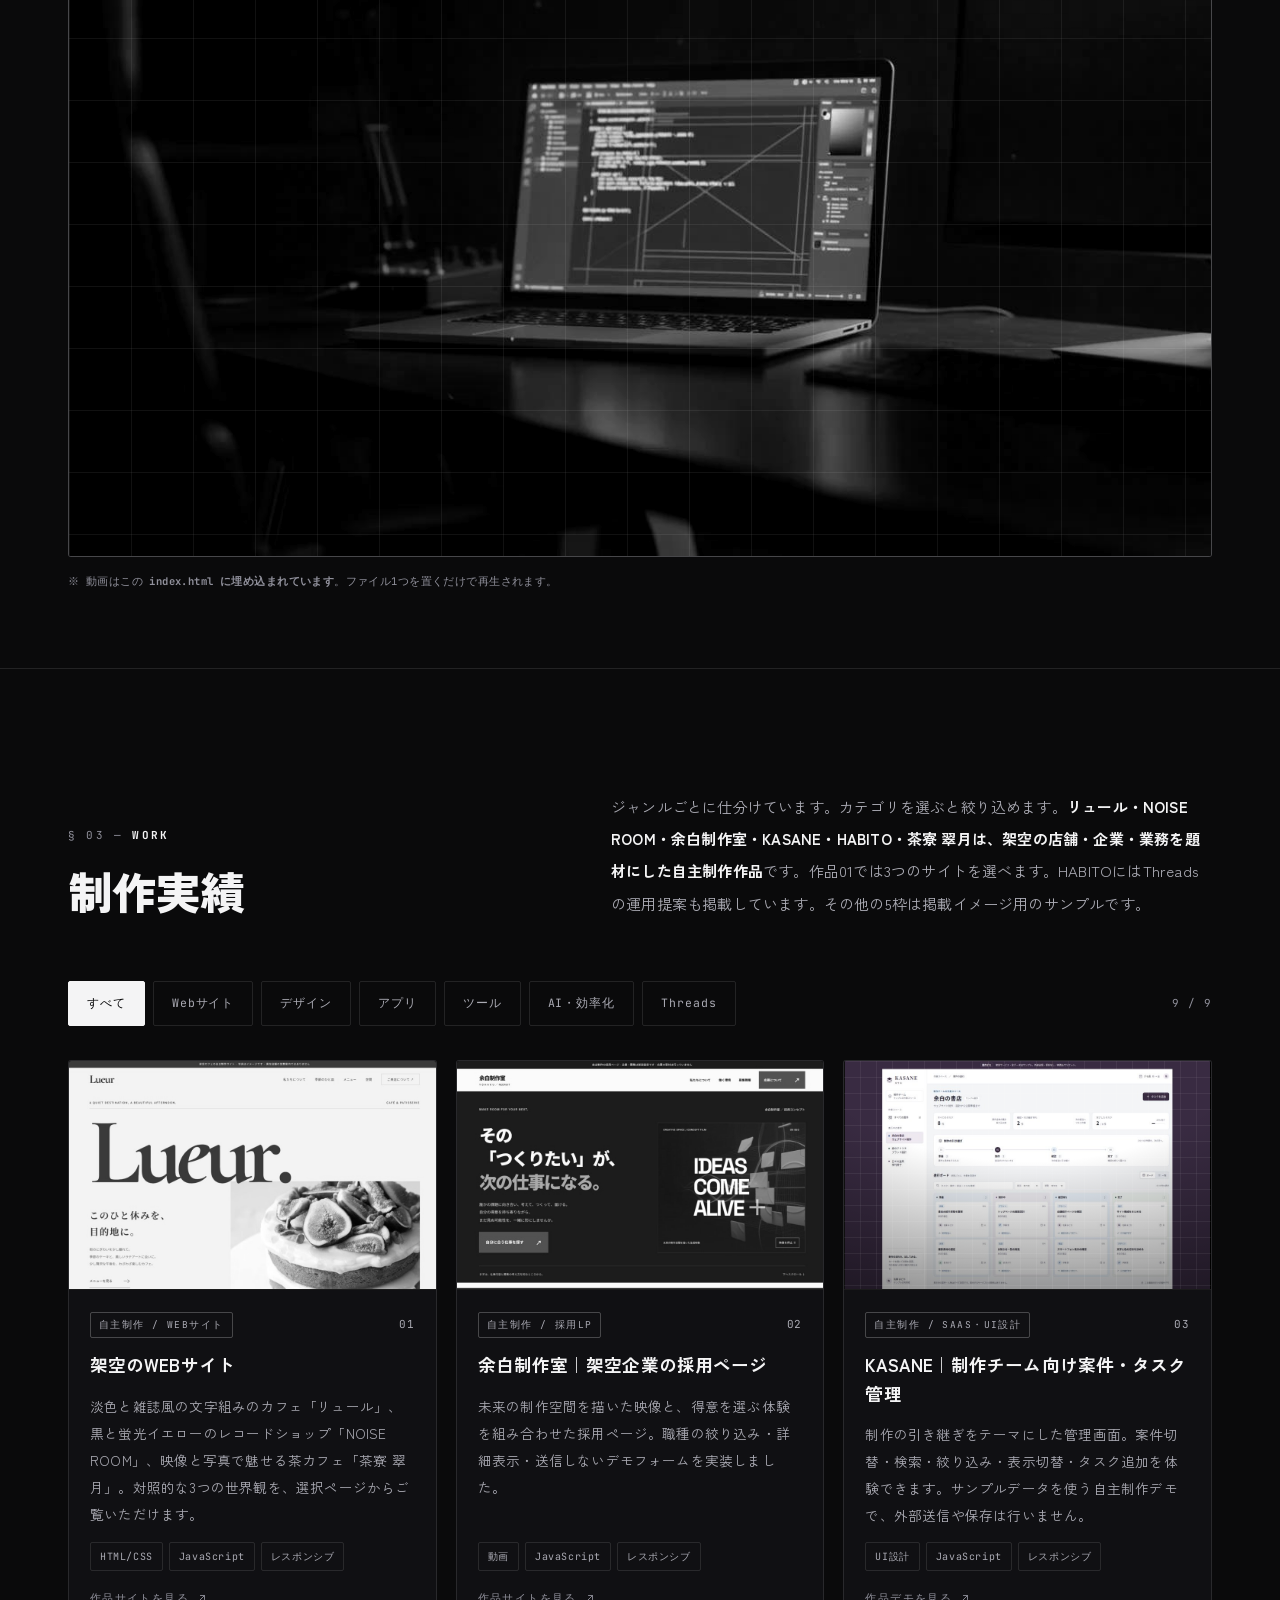
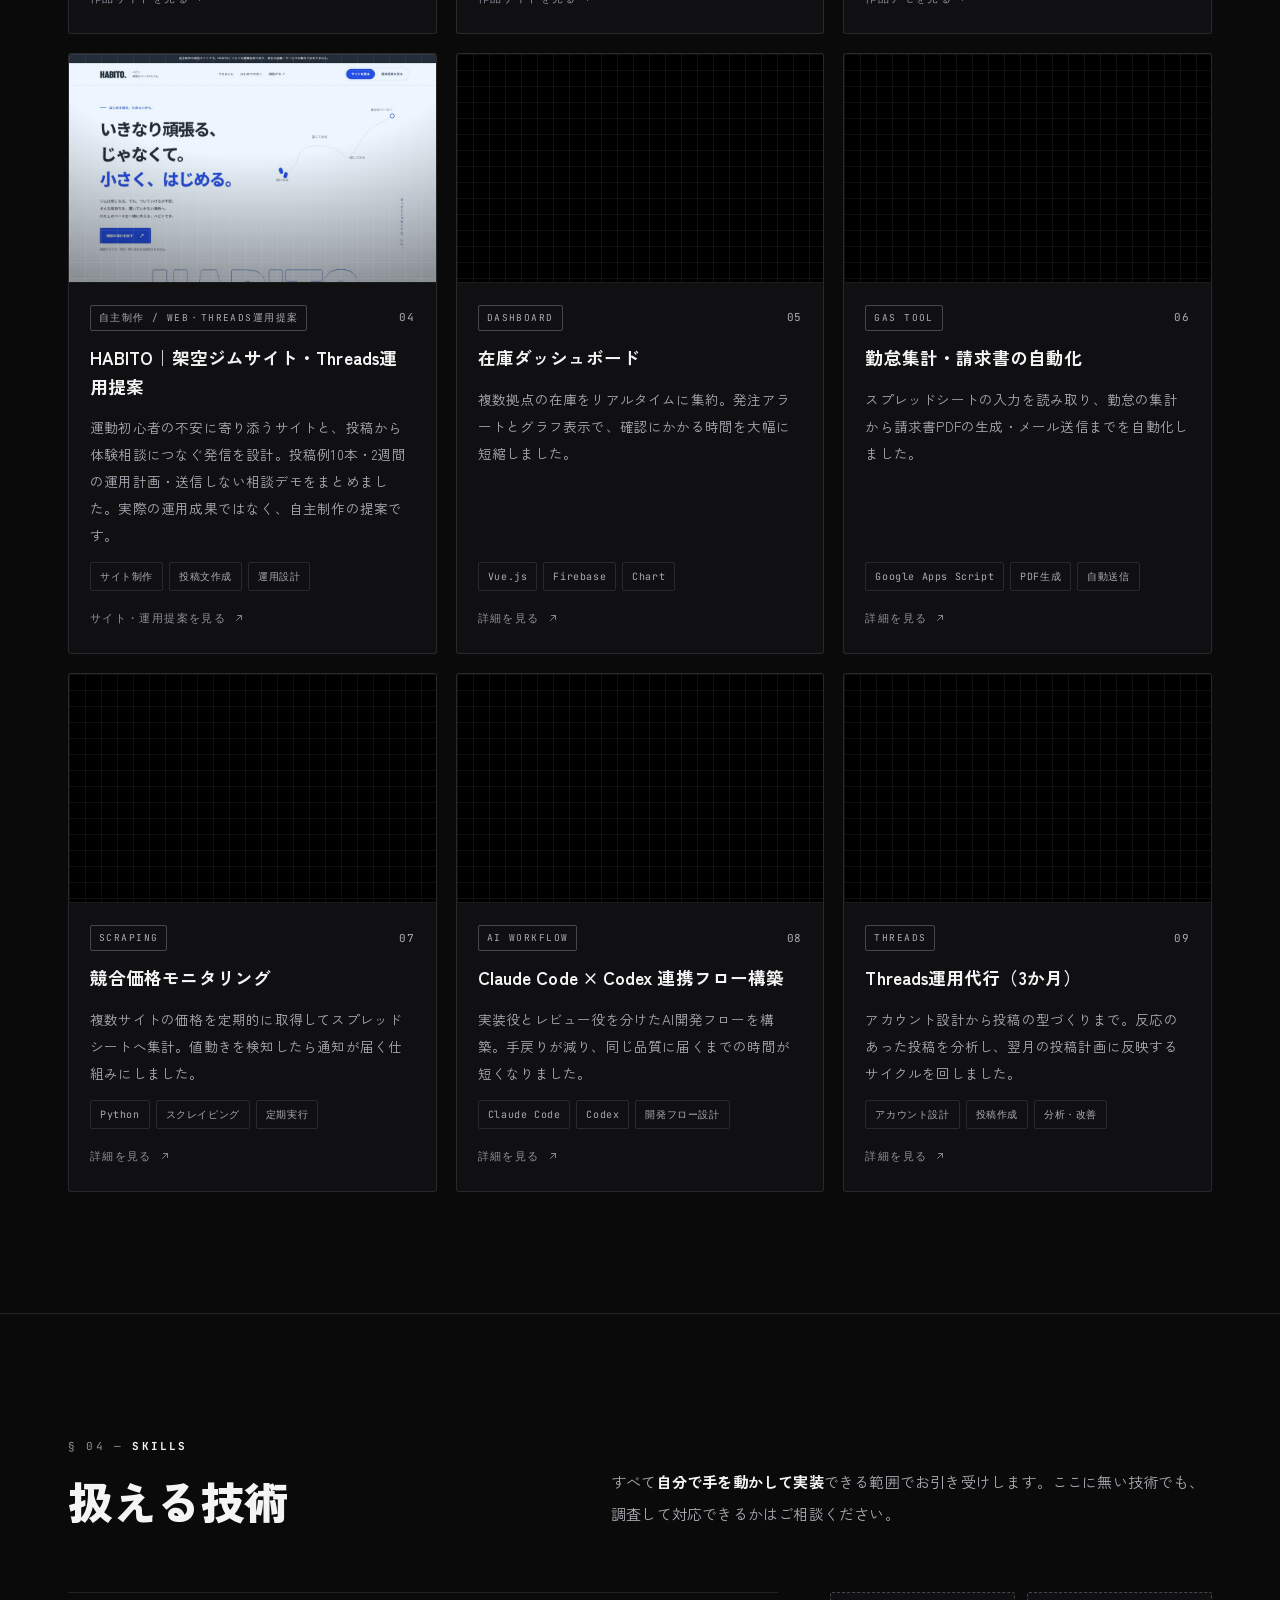
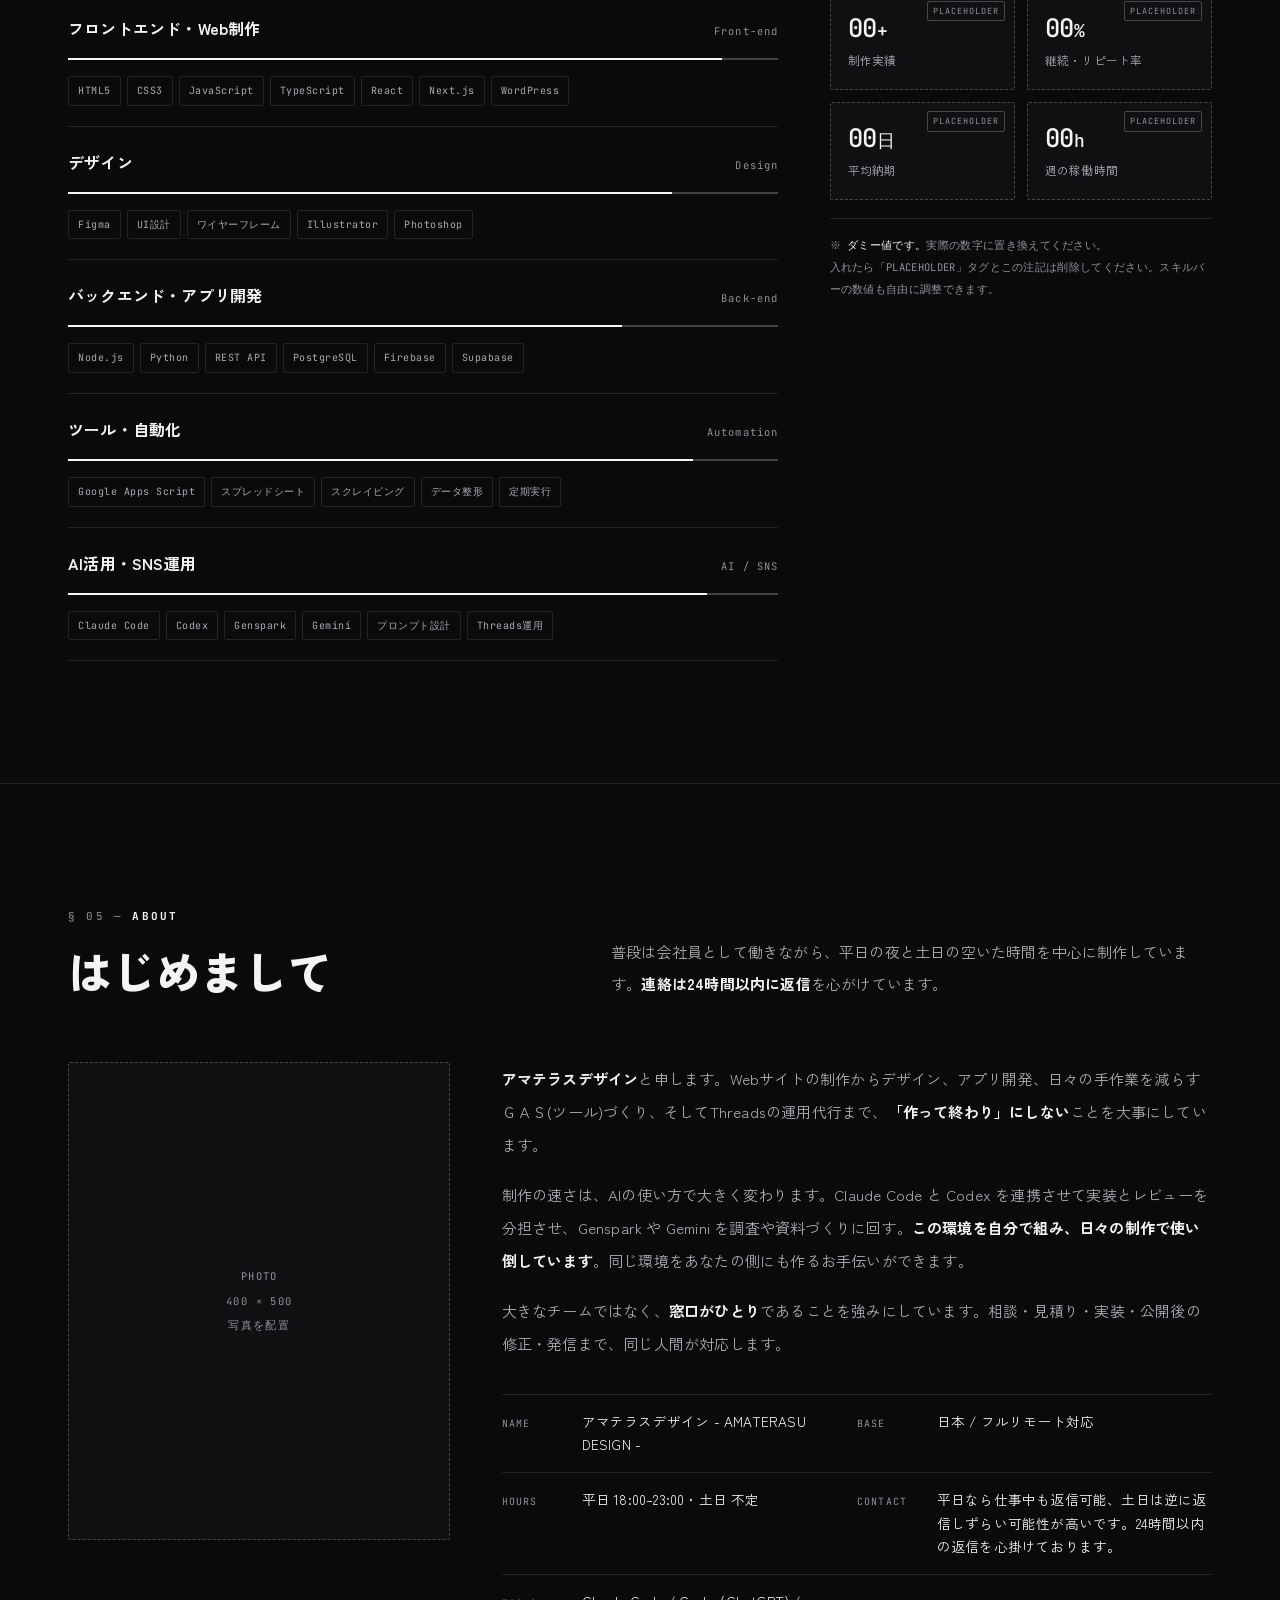
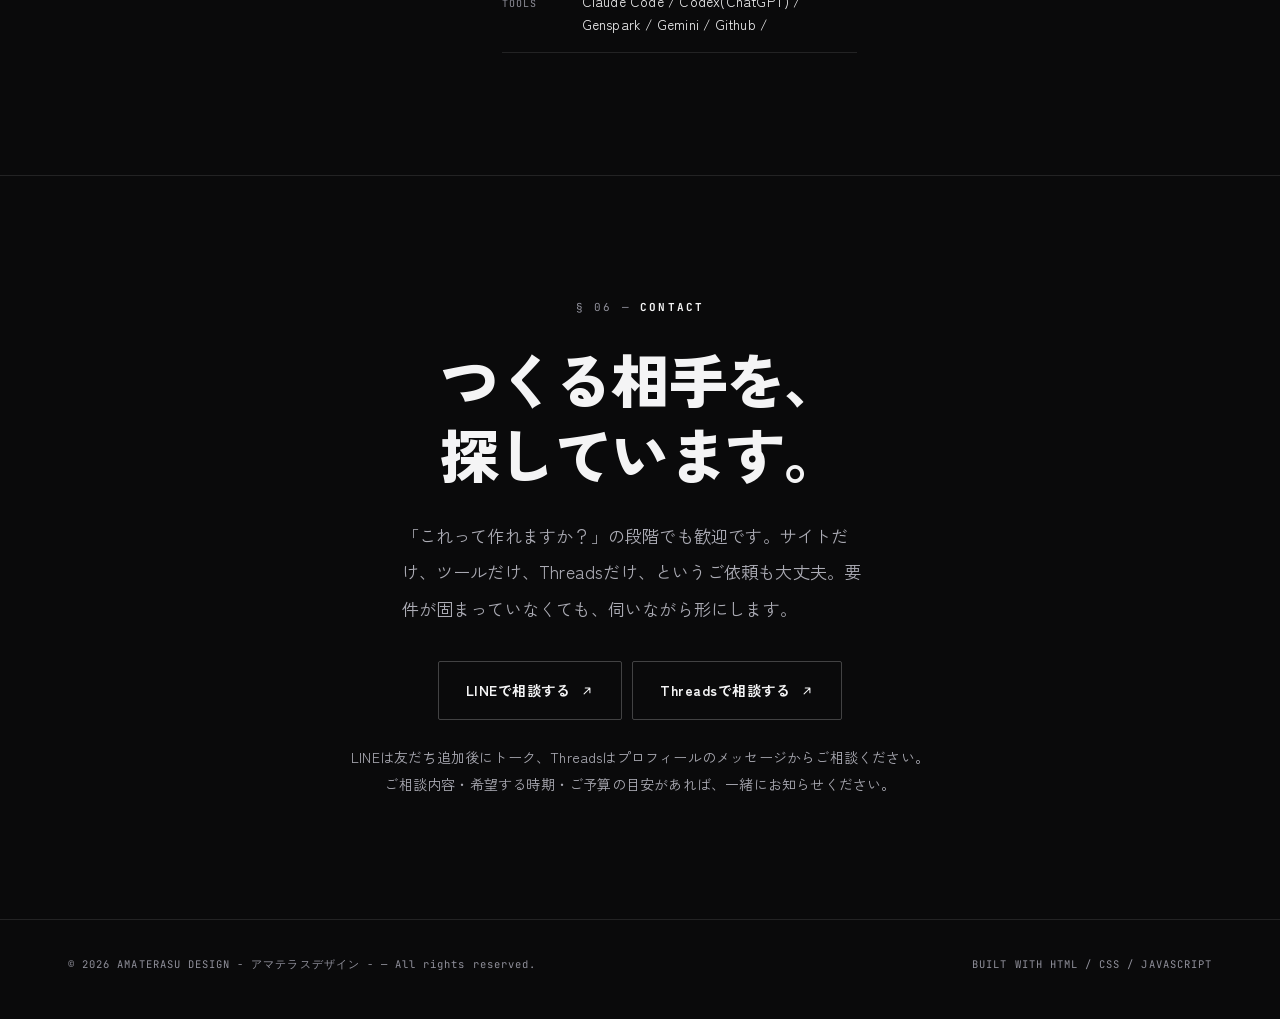
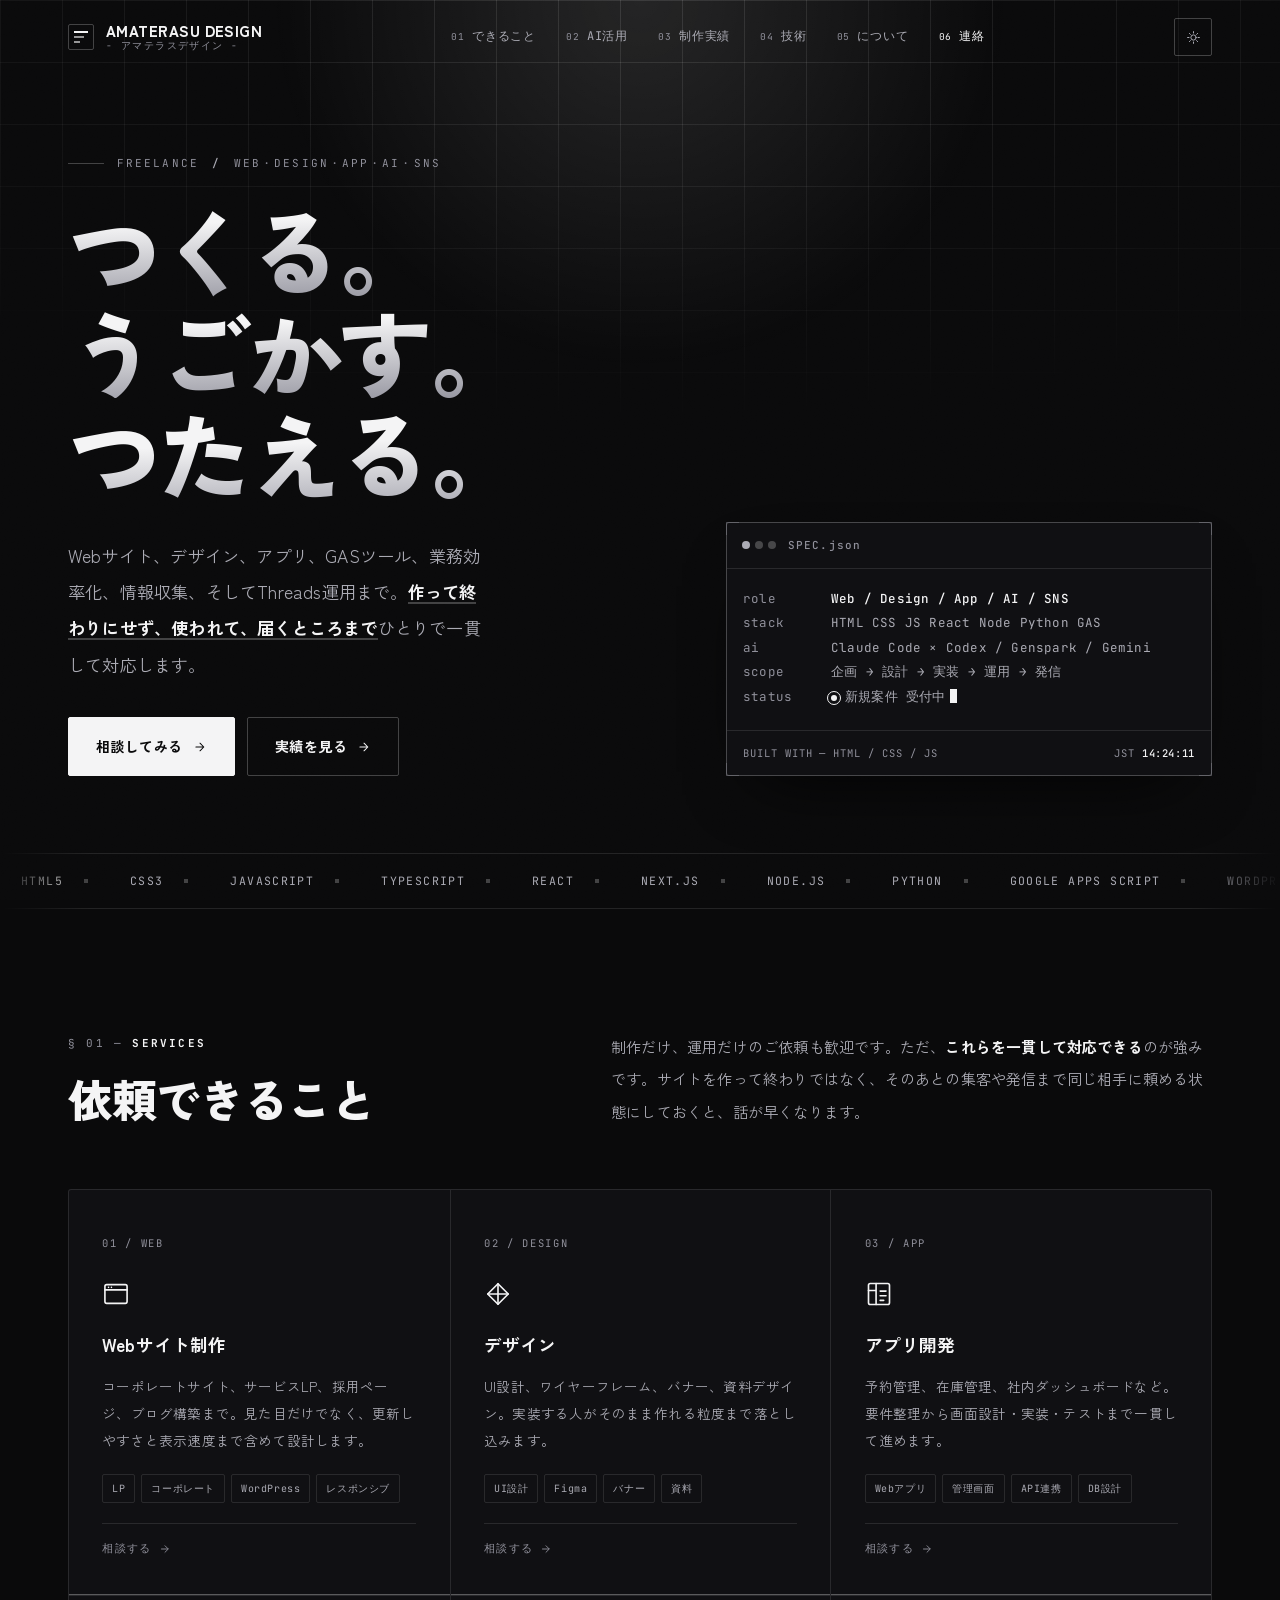
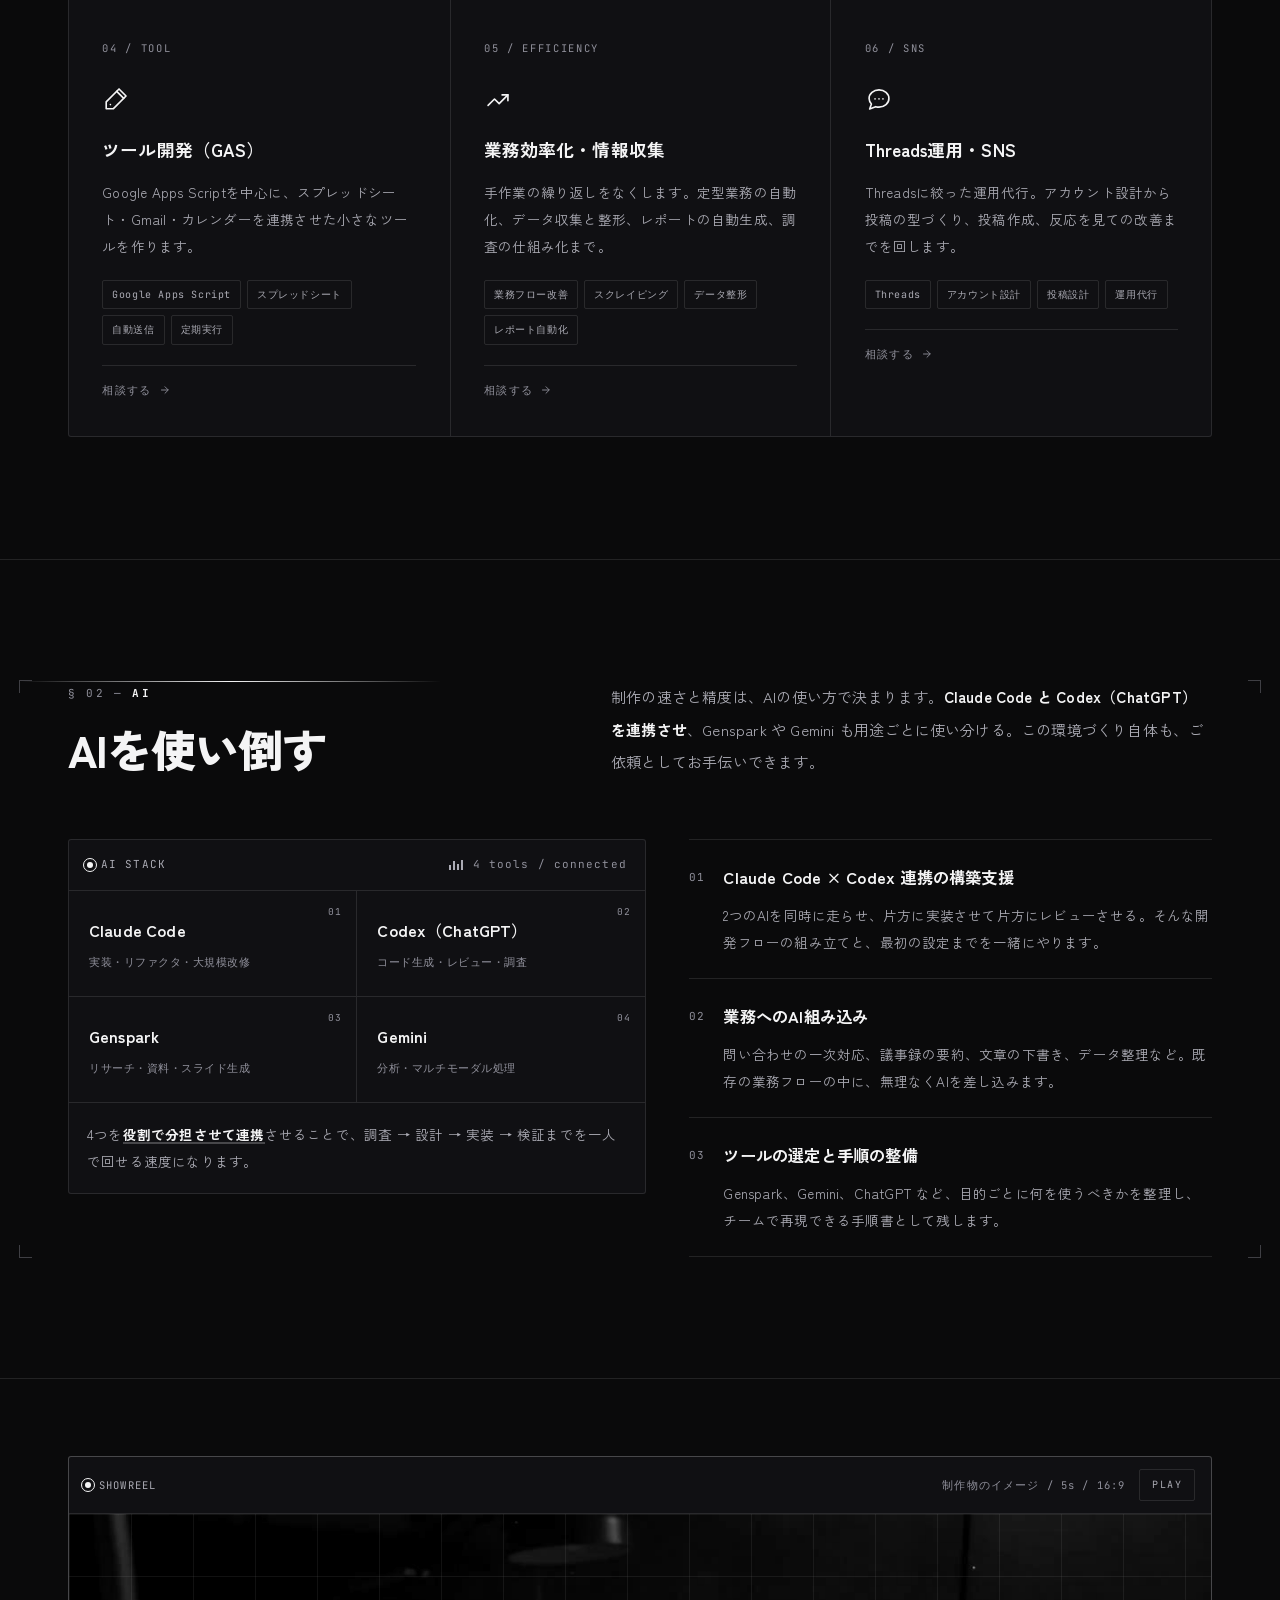
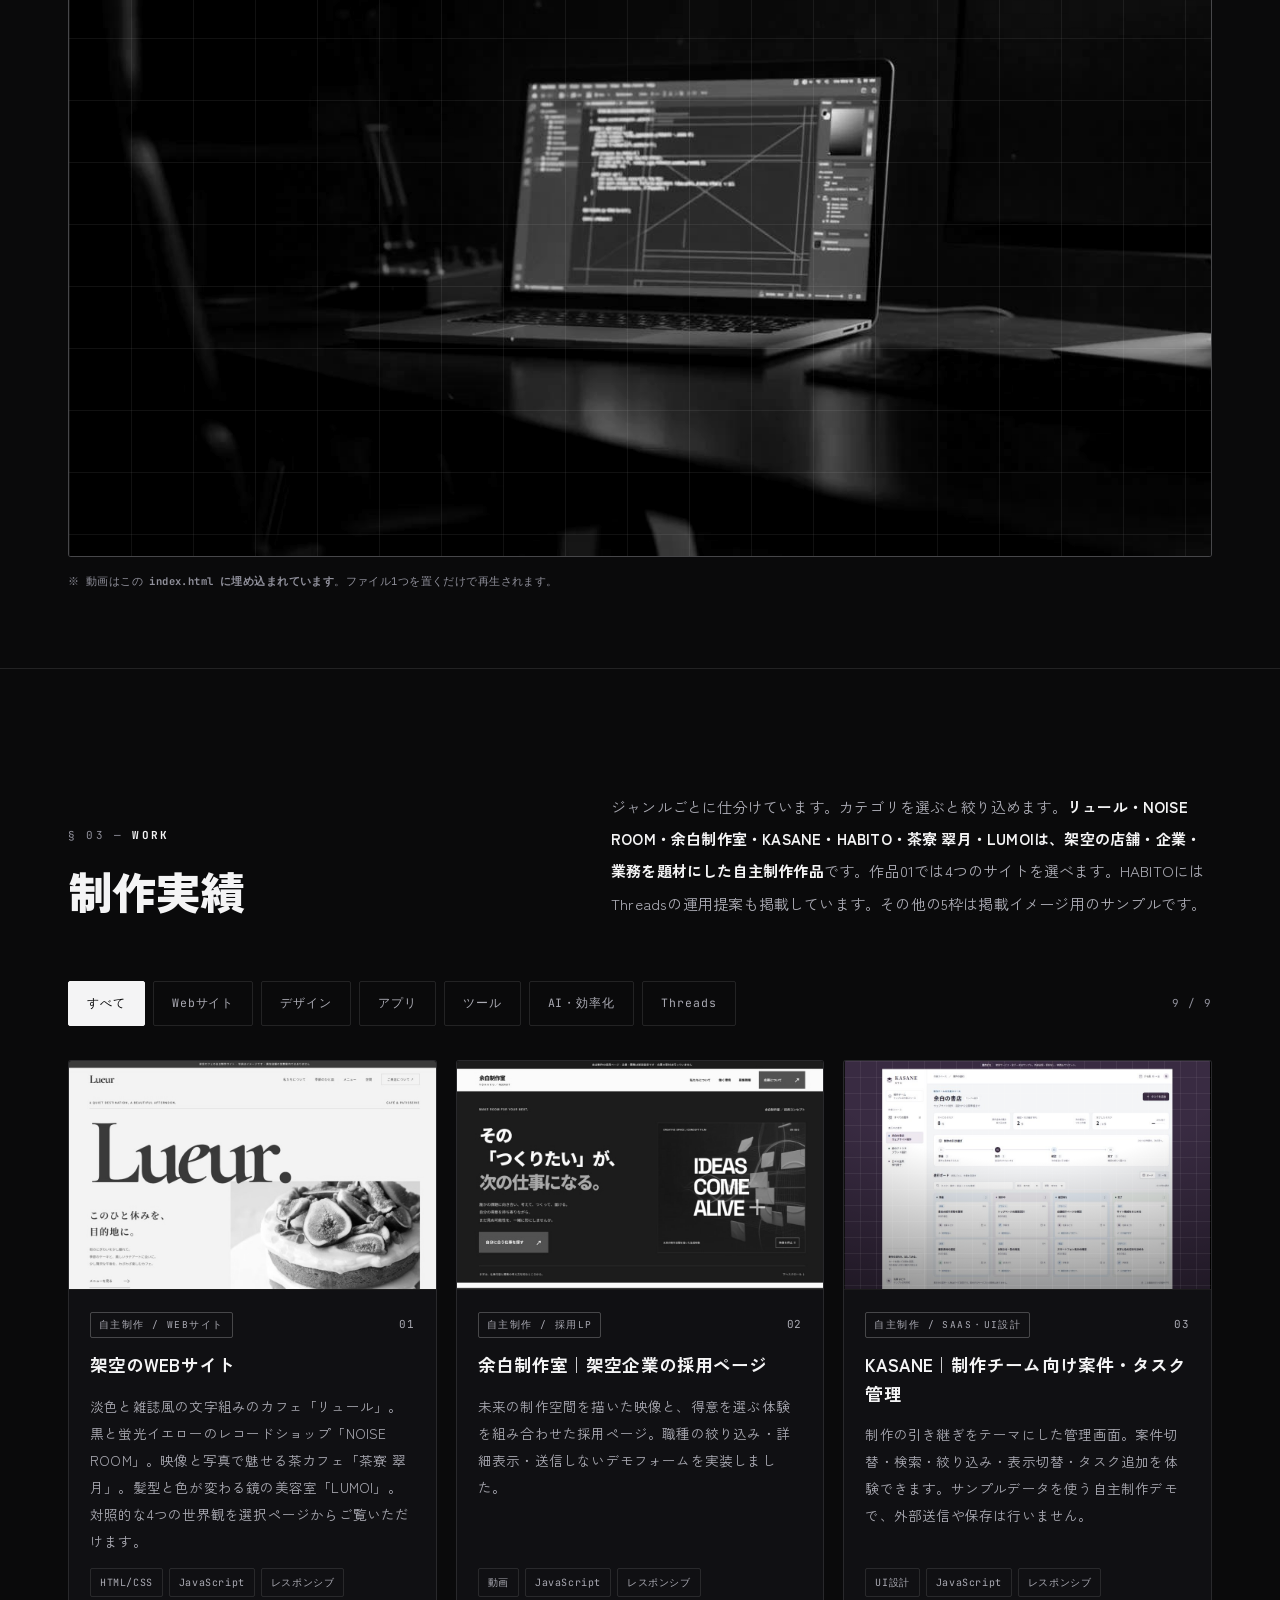
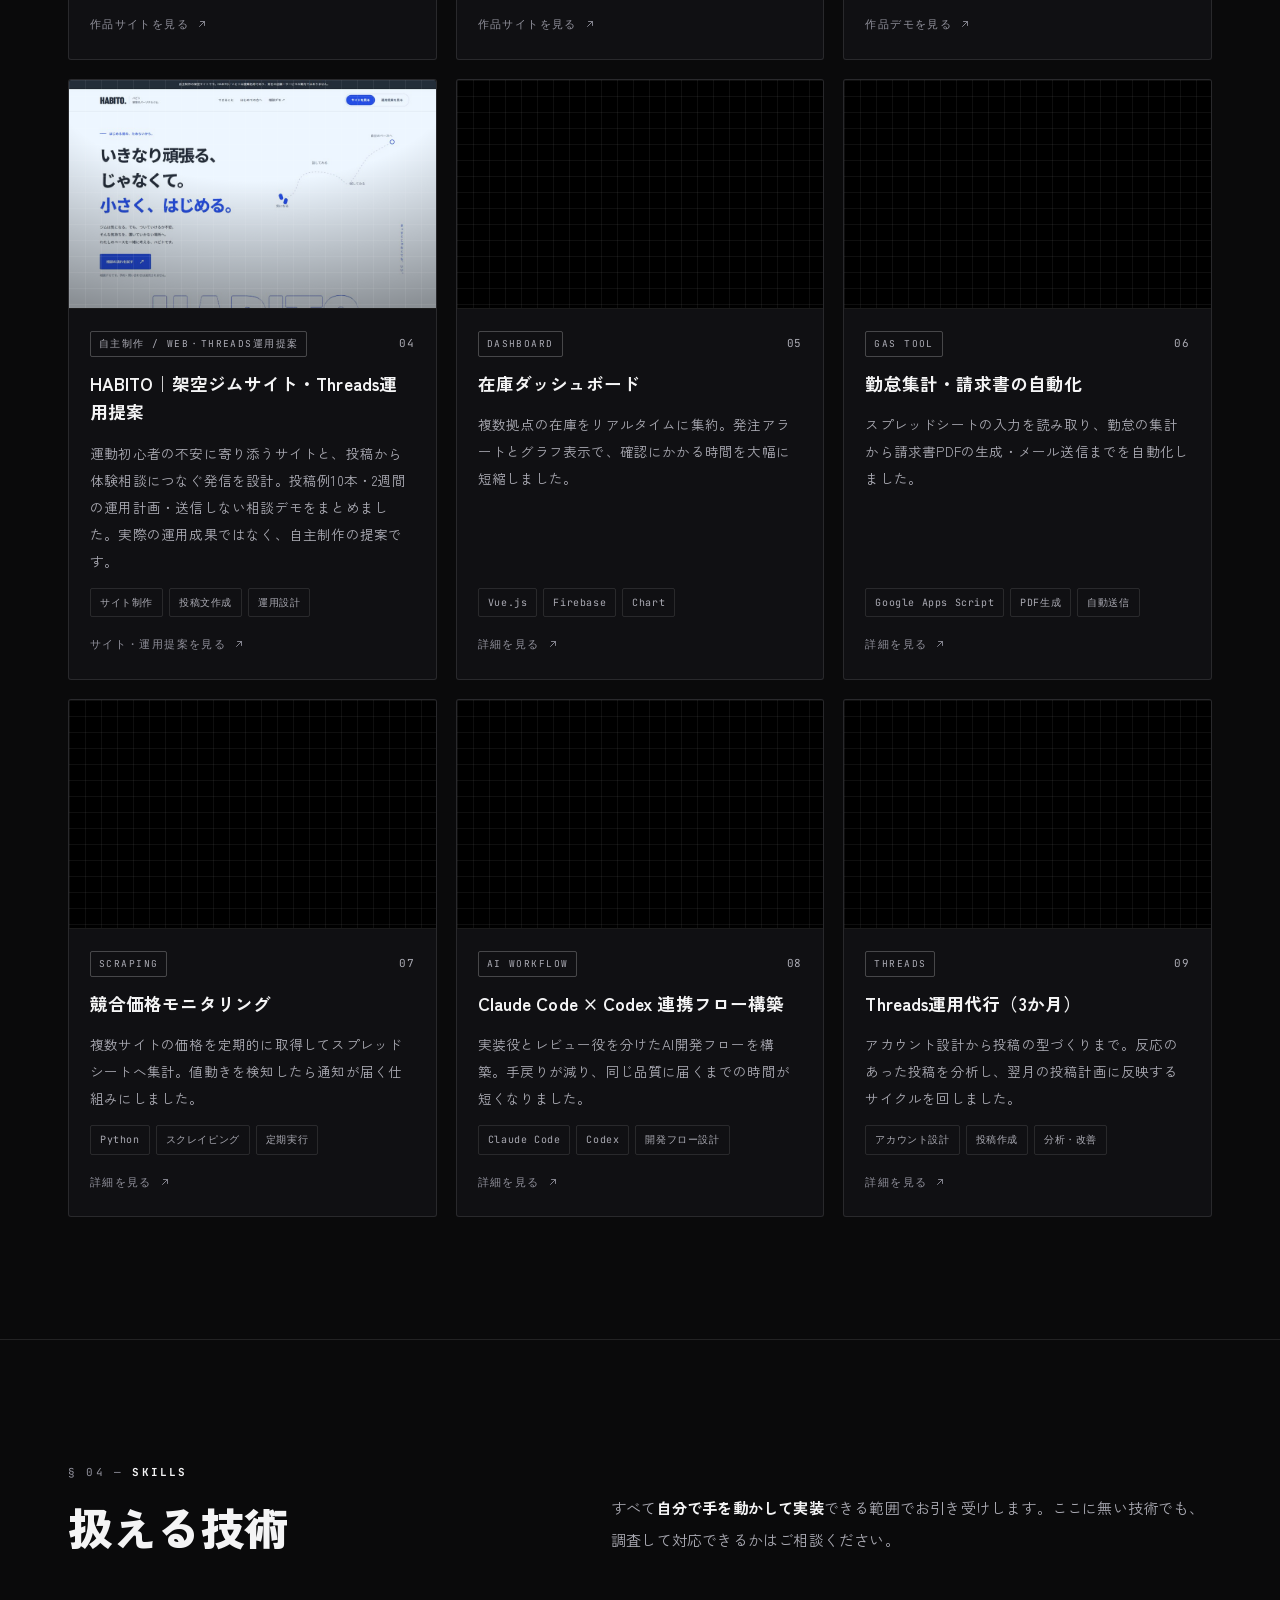
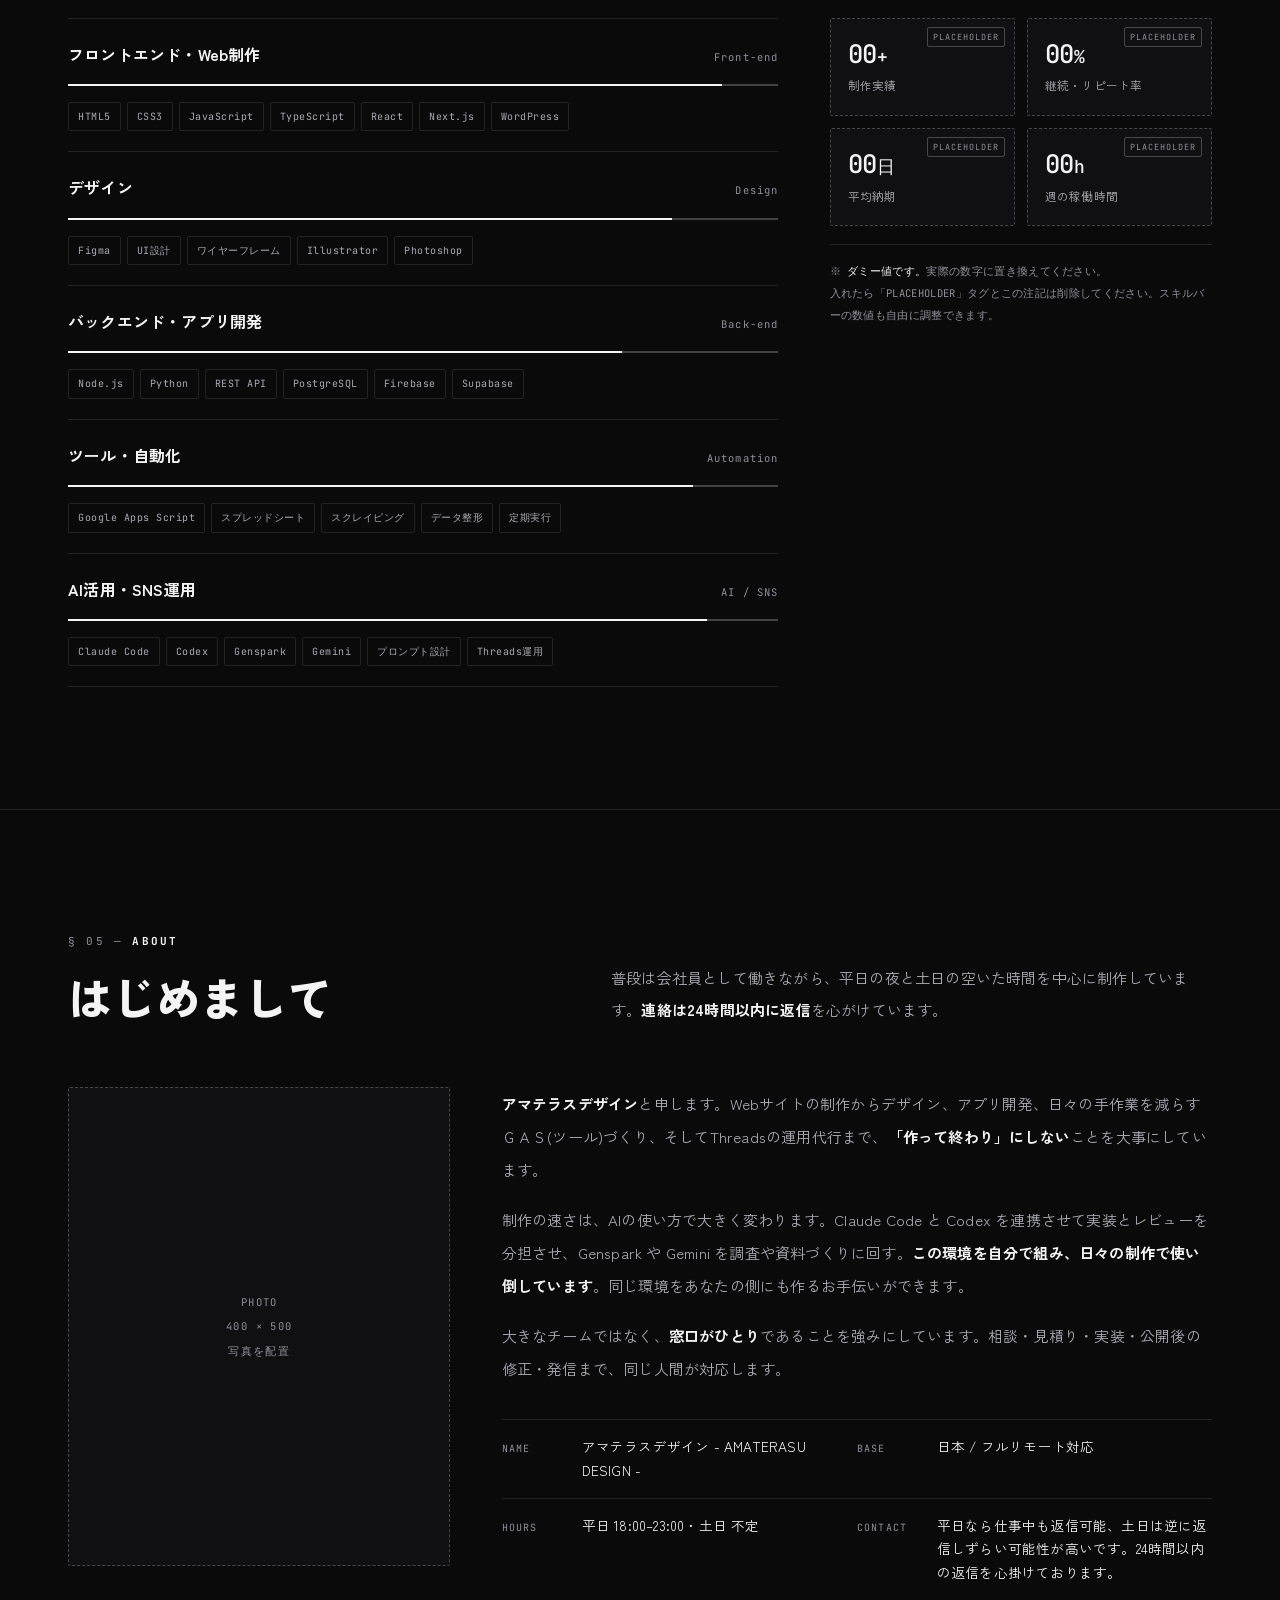
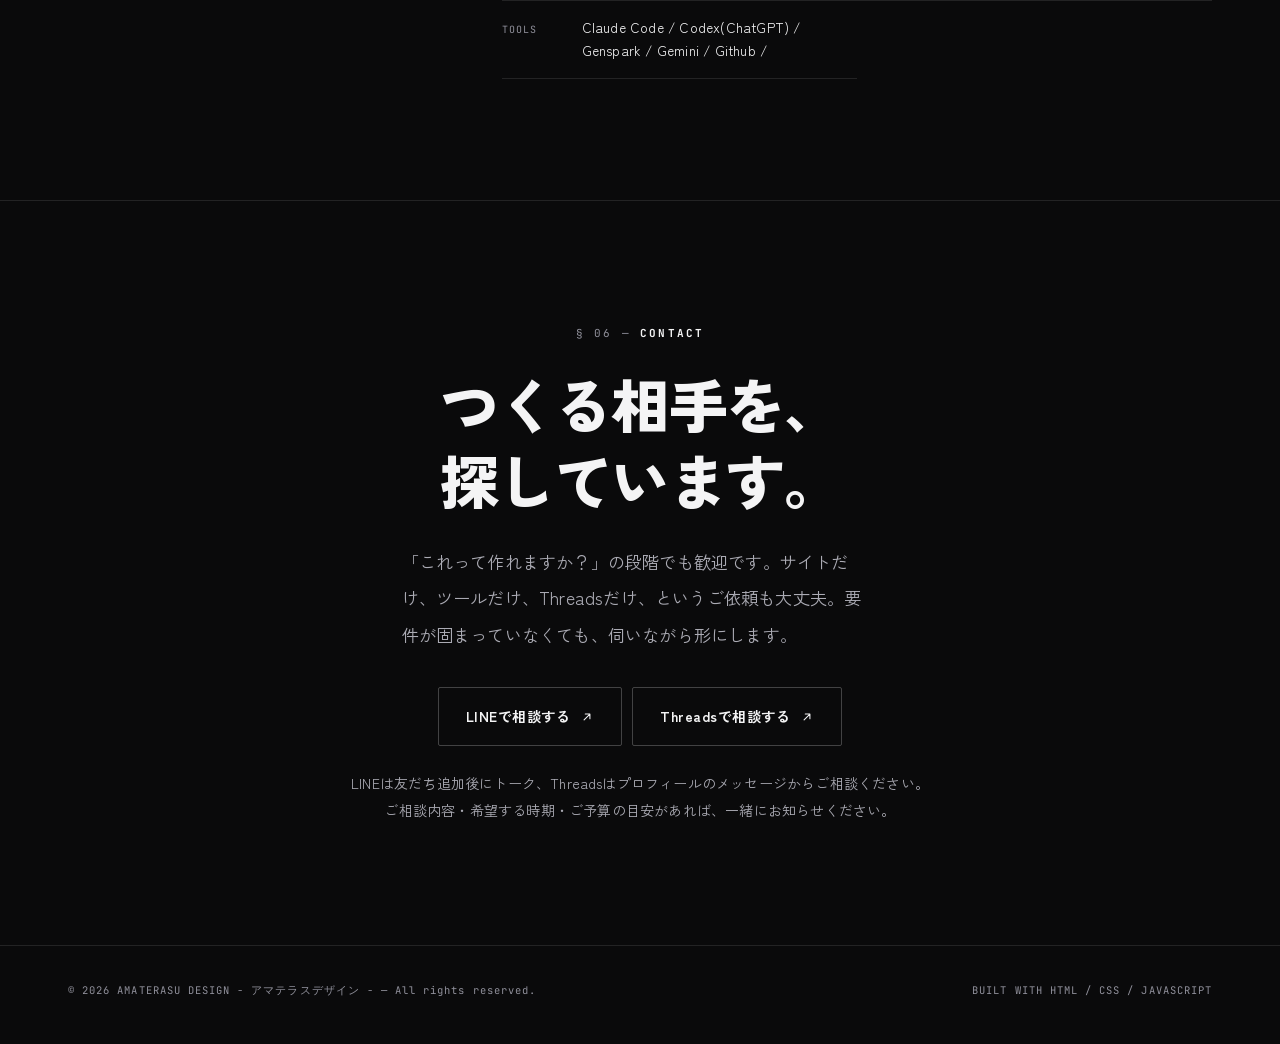
